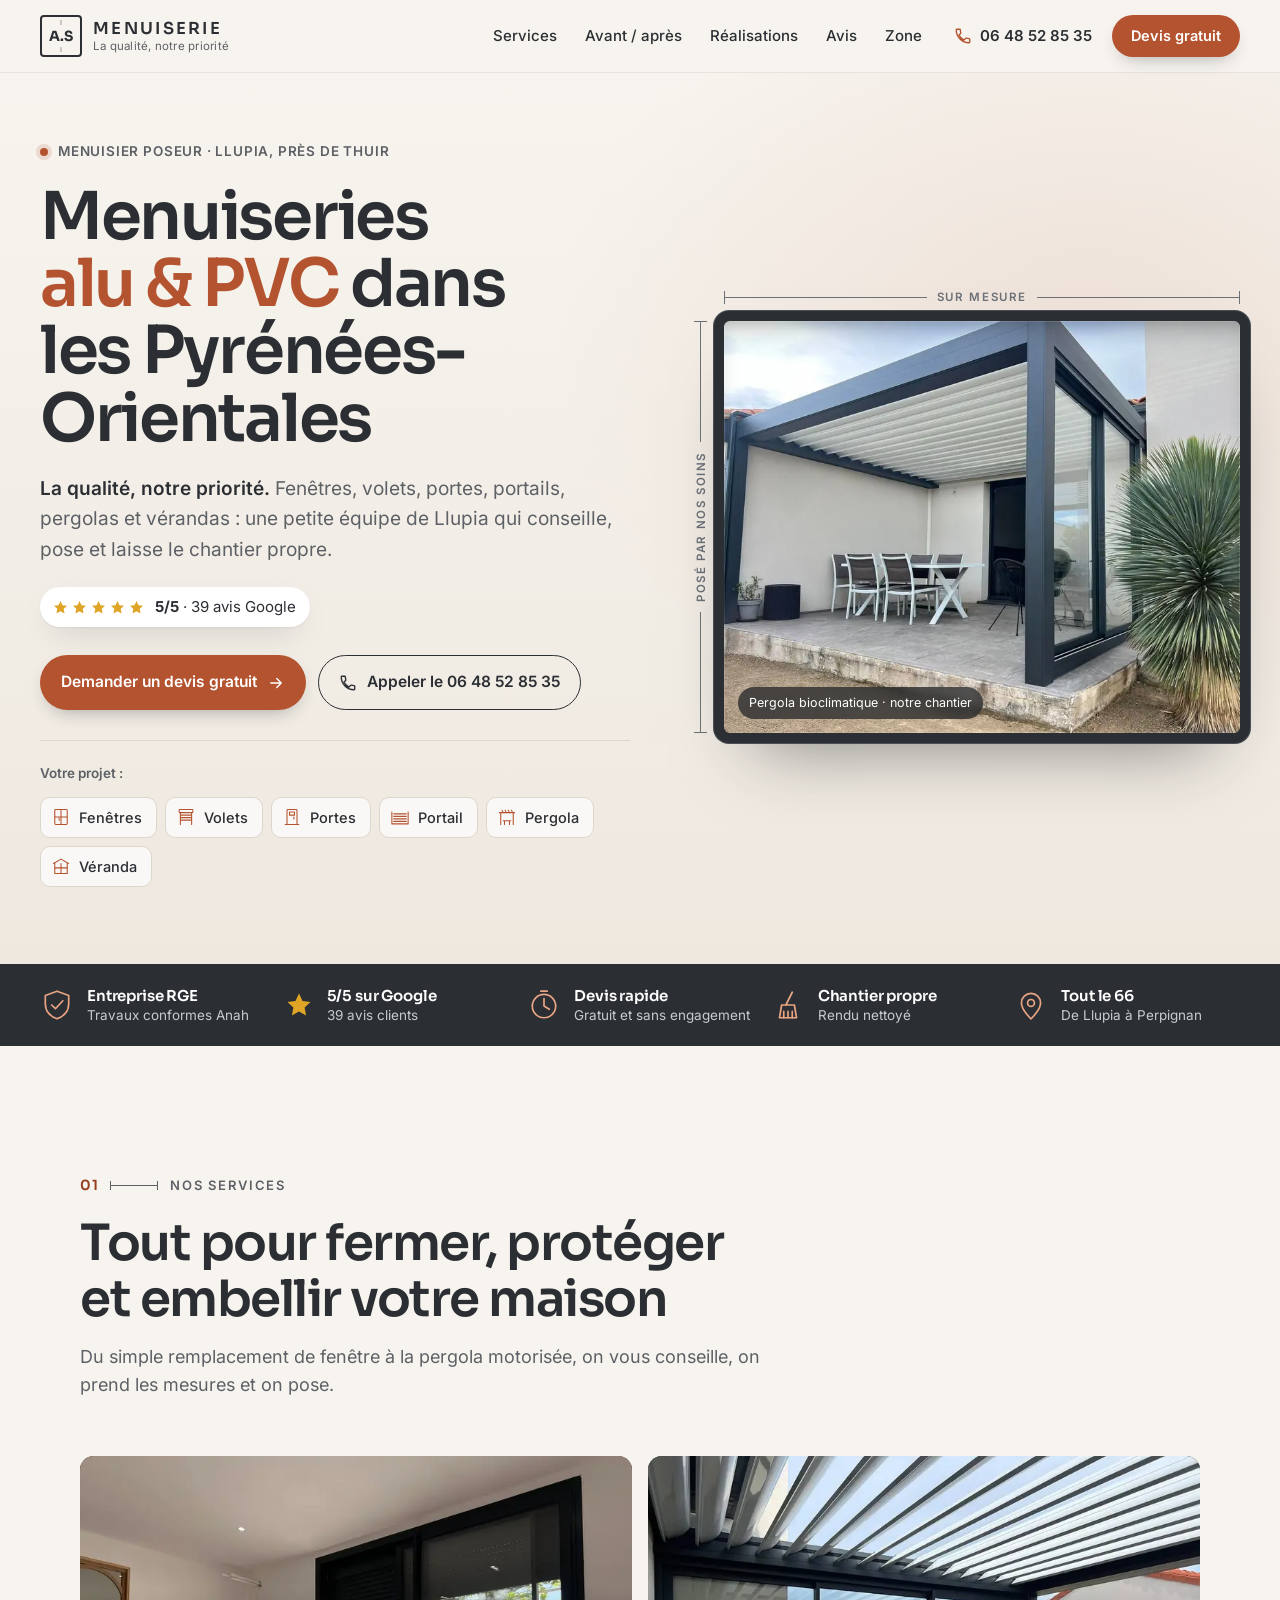
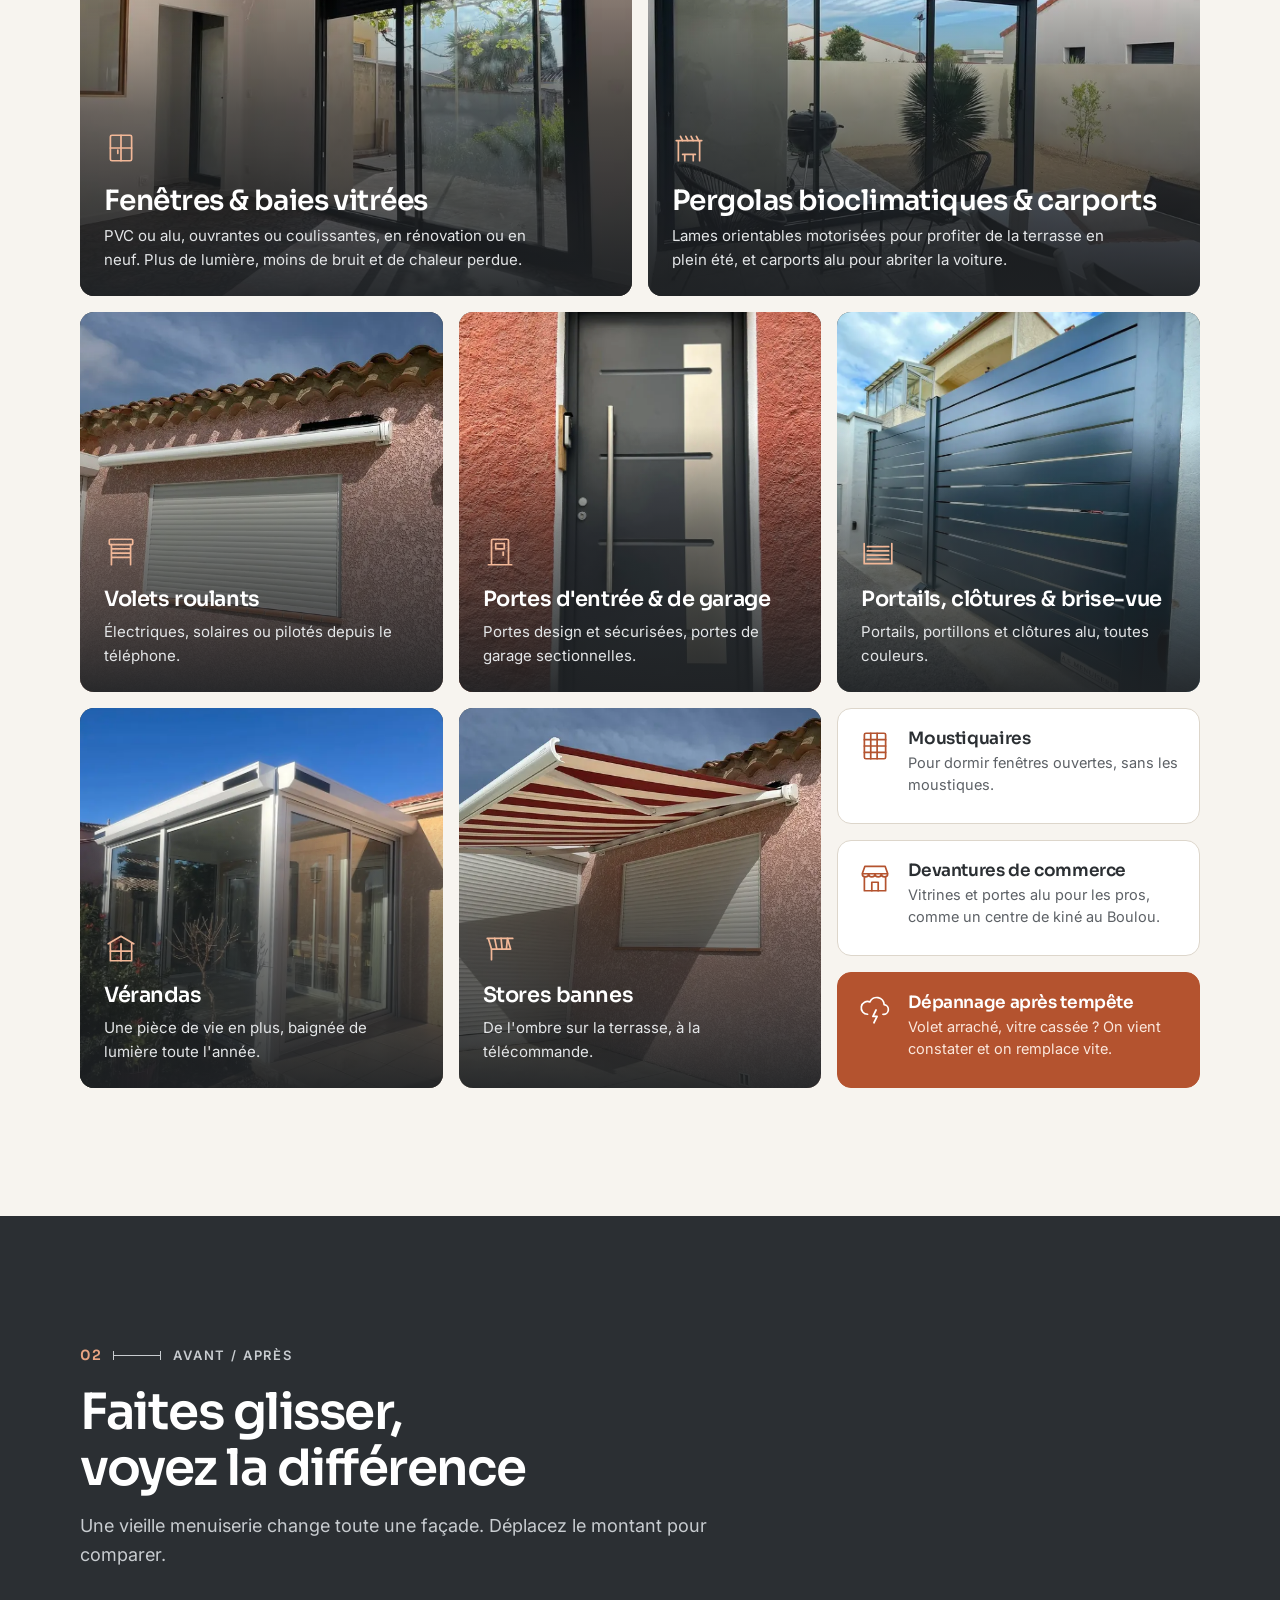
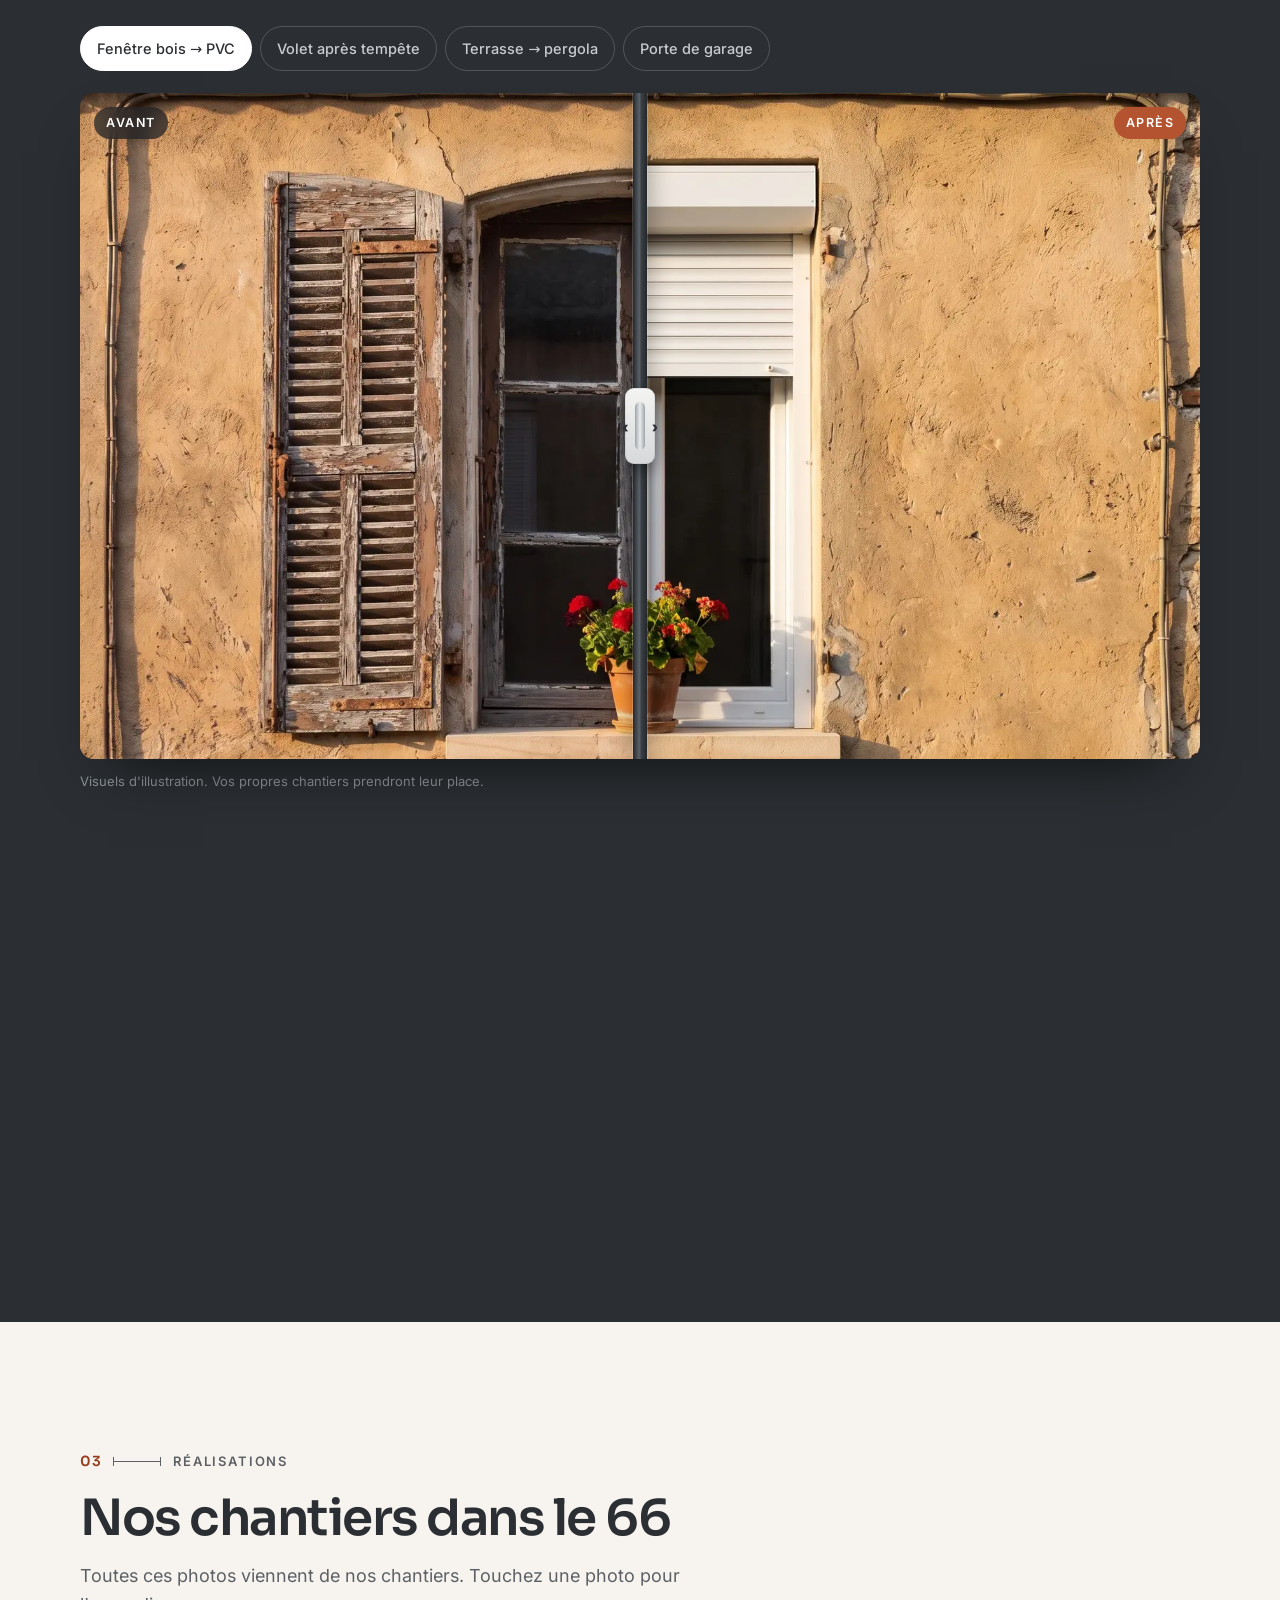
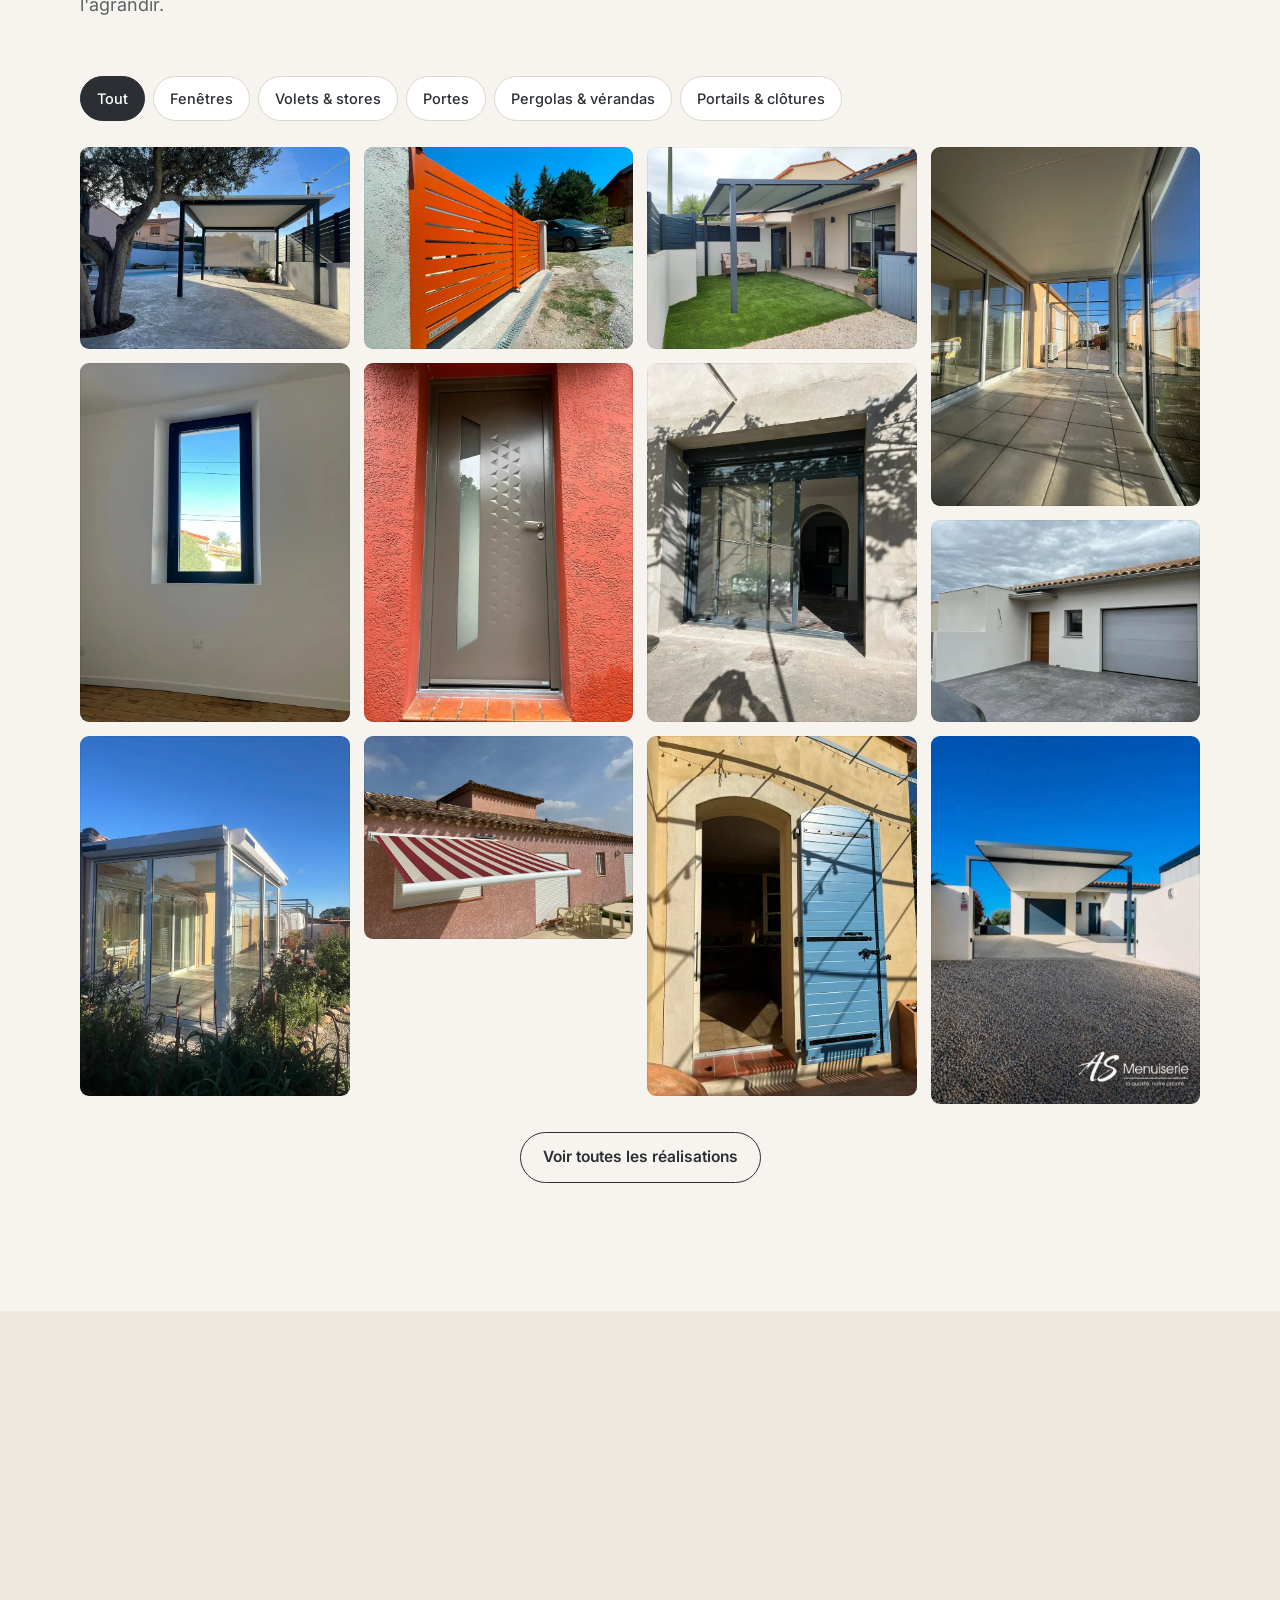
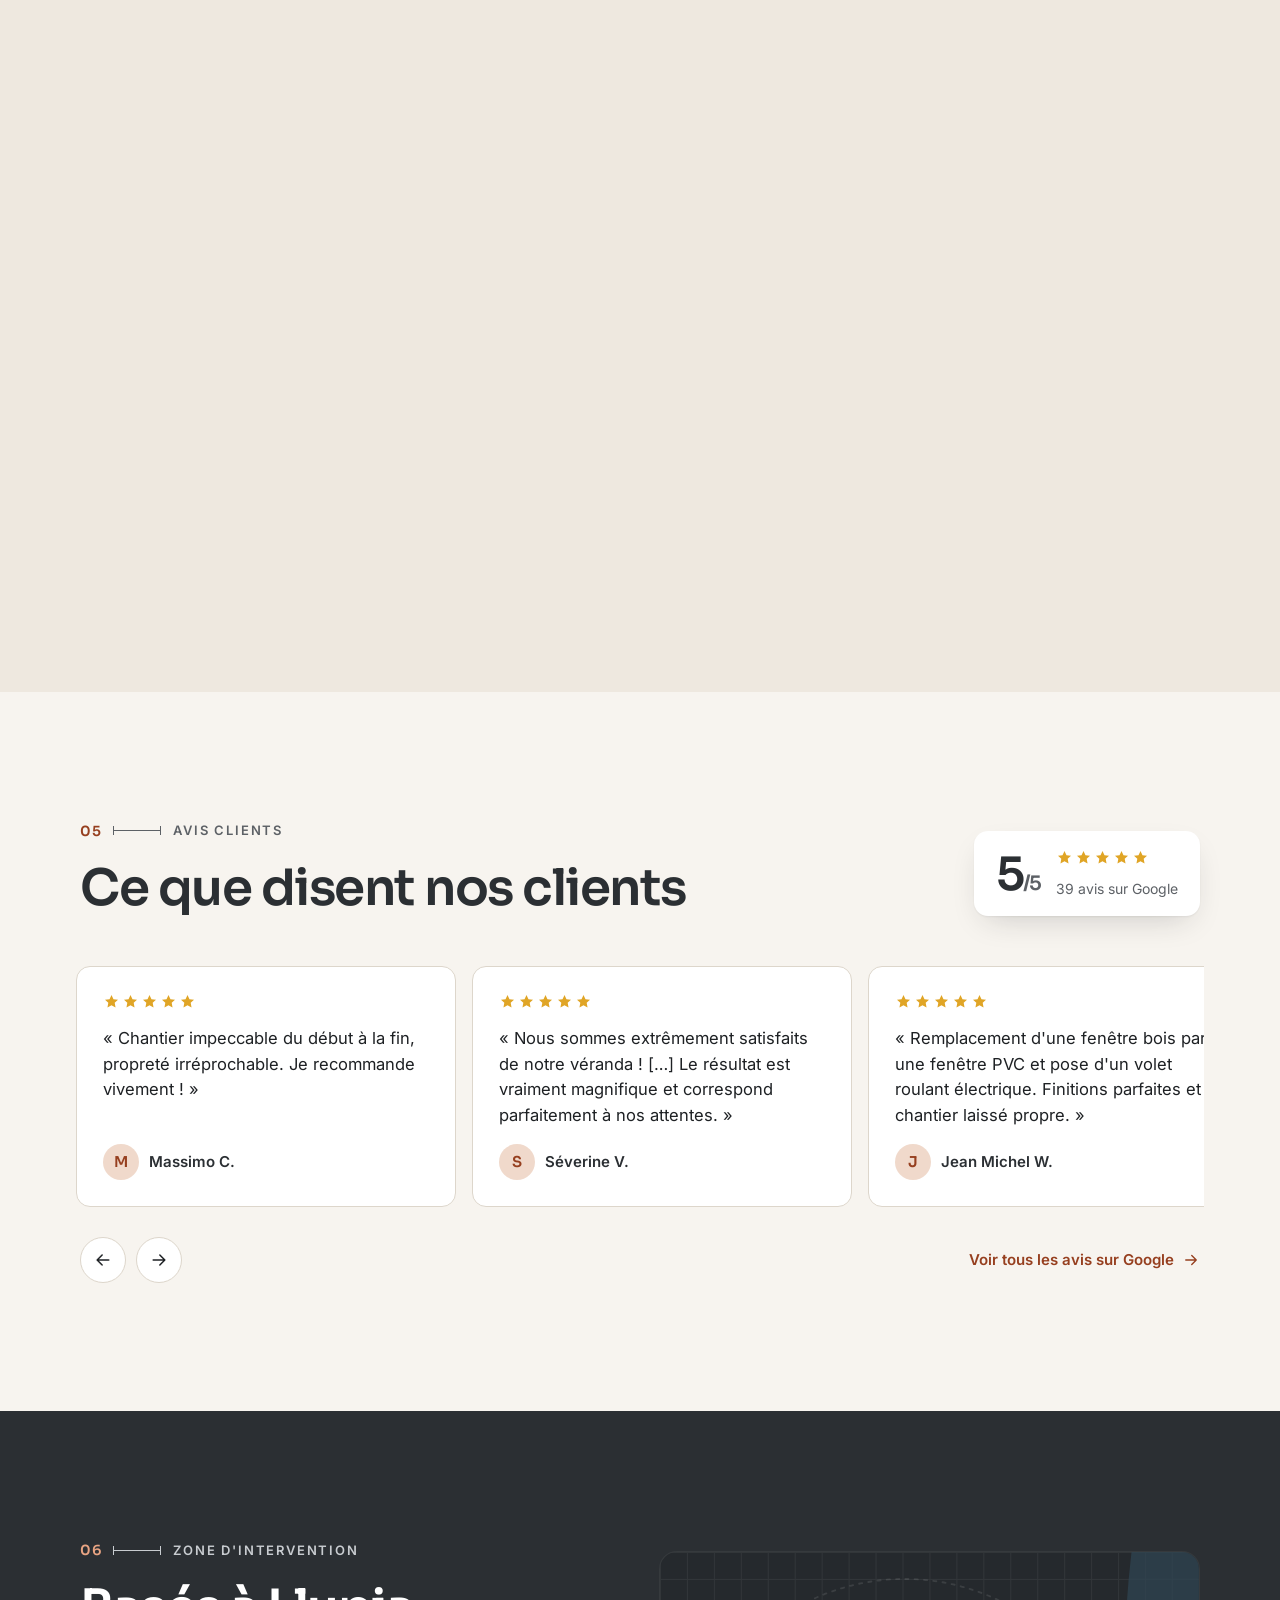
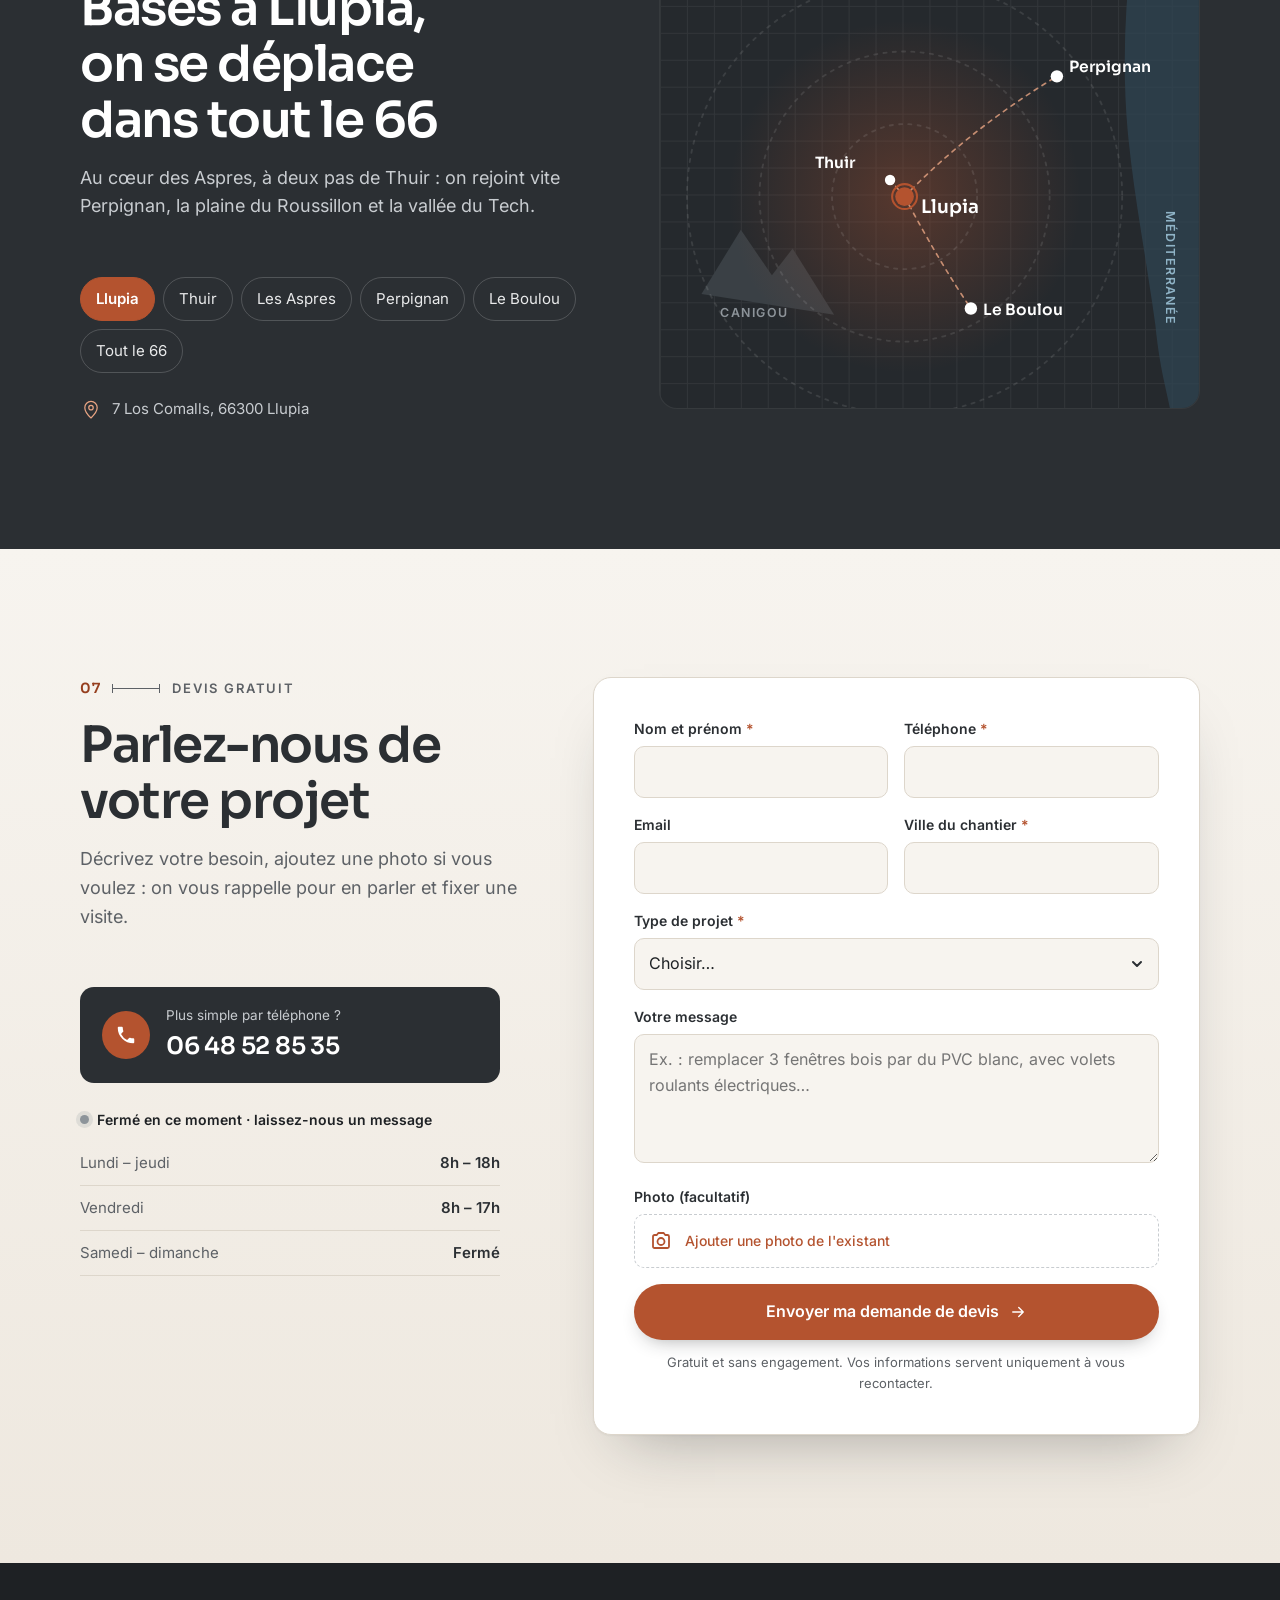
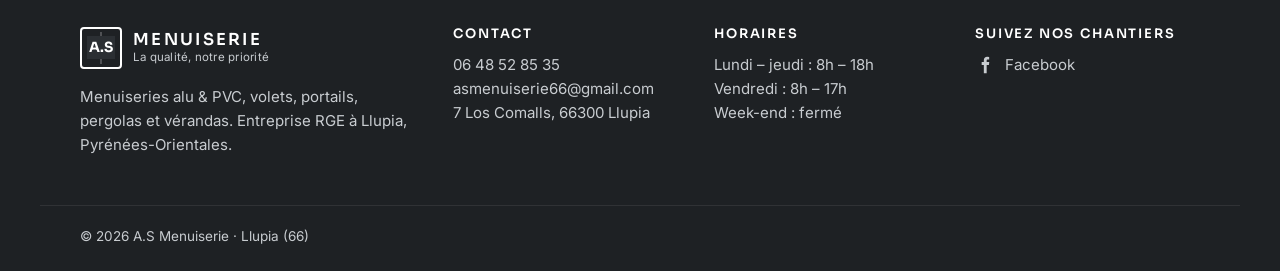
==== index.html @ 7a86dc45 "Ajout démo A.S Menuiserie" ====
<!doctype html>
<html lang="fr">
<head>
<meta charset="utf-8">
<meta name="viewport" content="width=device-width, initial-scale=1, viewport-fit=cover">
<title>A.S Menuiserie | Menuiseries alu &amp; PVC à Llupia, Pyrénées-Orientales</title>
<meta name="description" content="Fenêtres, volets roulants, portes, portails, pergolas bioclimatiques et vérandas en alu et PVC. Entreprise RGE à Llupia, près de Thuir. Devis gratuit dans tout le 66.">
<!-- Maquette de démonstration : retirer noindex à la mise en ligne définitive -->
<meta name="robots" content="noindex, nofollow">
<meta name="theme-color" content="#F7F4EF">
<meta property="og:type" content="website">
<meta property="og:title" content="A.S Menuiserie | La qualité, notre priorité">
<meta property="og:description" content="Menuiseries alu & PVC, volets, portails, pergolas et vérandas à Llupia et dans tout le 66. Devis gratuit.">
<meta property="og:image" content="og-image.jpg">
<meta property="og:locale" content="fr_FR">
<meta name="twitter:card" content="summary_large_image">
<link rel="icon" type="image/svg+xml" href="favicon.svg">
<link rel="apple-touch-icon" href="apple-touch-icon.png">
<link rel="preload" href="assets/fonts/sora-latin-wght-normal.woff2" as="font" type="font/woff2" crossorigin>
<link rel="preload" href="assets/fonts/inter-latin-wght-normal.woff2" as="font" type="font/woff2" crossorigin>
<link rel="preload" as="image" href="assets/img/pergola-terrasse-1600.webp" imagesrcset="assets/img/pergola-terrasse-800.webp 800w, assets/img/pergola-terrasse-1600.webp 1600w" imagesizes="(min-width: 960px) 52vw, 100vw">
<script>document.documentElement.style.setProperty("--vh",innerHeight/100+"px")</script>
<link rel="stylesheet" href="assets/css/style.css">
<script>
  document.documentElement.classList.add('js');
  if (!matchMedia('(prefers-reduced-motion: reduce)').matches) document.documentElement.classList.add('motion');
  setTimeout(function () { if (!window.ASM_READY) document.documentElement.classList.remove('motion'); }, 4000);
</script>
<script type="application/ld+json">
{
  "@context": "https://schema.org",
  "@type": "HomeAndConstructionBusiness",
  "name": "A.S Menuiserie",
  "slogan": "La qualité, notre priorité",
  "description": "Menuiseries alu et PVC : fenêtres, baies vitrées, volets roulants, portes d'entrée et de garage, portails, clôtures, pergolas bioclimatiques, vérandas et carports.",
  "image": "assets/img/pergola-terrasse-1600.webp",
  "telephone": "+33648528535",
  "email": "asmenuiserie66@gmail.com",
  "address": { "@type": "PostalAddress", "streetAddress": "7 Los Comalls", "postalCode": "66300", "addressLocality": "Llupia", "addressRegion": "Pyrénées-Orientales", "addressCountry": "FR" },
  "areaServed": ["Llupia", "Thuir", "Les Aspres", "Perpignan", "Le Boulou", "Pyrénées-Orientales"],
  "openingHoursSpecification": [
    { "@type": "OpeningHoursSpecification", "dayOfWeek": ["Monday","Tuesday","Wednesday","Thursday"], "opens": "08:00", "closes": "18:00" },
    { "@type": "OpeningHoursSpecification", "dayOfWeek": "Friday", "opens": "08:00", "closes": "17:00" }
  ],
  "aggregateRating": { "@type": "AggregateRating", "ratingValue": "5", "bestRating": "5", "reviewCount": "39" },
  "sameAs": ["https://www.facebook.com/p/AS-Menuiserie-100057148042233/"]
}
</script>
</head>
<body>
<a class="skip" href="#contenu">Aller au contenu</a>

<svg width="0" height="0" style="position:absolute" aria-hidden="true">
  <defs>
    <symbol id="i-fenetre" viewBox="0 0 32 32"><rect x="6" y="4" width="20" height="24" rx="1.5"/><path d="M16 4v24M6 16h20M13 18v3"/></symbol>
    <symbol id="i-volet" viewBox="0 0 32 32"><rect x="5" y="4" width="22" height="5" rx="1"/><path d="M7 9v19M25 9v19M7 13h18M7 17h18M7 21h18"/></symbol>
    <symbol id="i-porte" viewBox="0 0 32 32"><path d="M8 28V5.5A1.5 1.5 0 0 1 9.5 4h13A1.5 1.5 0 0 1 24 5.5V28M5 28h22"/><path d="M19 16v3M12 8h8v5h-8z"/></symbol>
    <symbol id="i-portail" viewBox="0 0 32 32"><path d="M3 27V8M29 27V8M3 27h26"/><path d="M6 11h20M6 15h20M6 19h20M6 23h20"/></symbol>
    <symbol id="i-pergola" viewBox="0 0 32 32"><path d="M4 9h24M6 9v19M26 9v19"/><path d="M8 5l2 4M13 5l2 4M18 5l2 4M23 5l2 4"/><path d="M10 22h12M12 22v6M20 22v6"/></symbol>
    <symbol id="i-veranda" viewBox="0 0 32 32"><path d="M4 12l12-7 12 7M6 11v17h20V11"/><path d="M16 12v16M6 19h20"/></symbol>
    <symbol id="i-moustiquaire" viewBox="0 0 32 32"><rect x="6" y="4" width="20" height="24" rx="1.5"/><path d="M6 10h20M6 16h20M6 22h20M12 4v24M18 4v24"/></symbol>
    <symbol id="i-devanture" viewBox="0 0 32 32"><path d="M4 12l2.5-7h19L28 12M4 12h24M4 12a3 3 0 0 0 6 0 3 3 0 0 0 6 0 3 3 0 0 0 6 0 3 3 0 0 0 6 0M6 15v13h20V15"/><path d="M13 28v-8h6v8"/></symbol>
    <symbol id="i-tempete" viewBox="0 0 32 32"><path d="M9 20a6 6 0 1 1 2.2-11.6A7 7 0 0 1 24.6 11 4.5 4.5 0 0 1 23.5 20"/><path d="M17 16l-3 6h4l-3 6"/></symbol>
    <symbol id="i-store" viewBox="0 0 32 32"><path d="M4 7h24M5 7l3 10h18l-3-10"/><path d="M11 7l2 10M17 7l1 10M23 7l-1 10M8 17v10"/></symbol>
    <symbol id="i-tel" viewBox="0 0 24 24"><path d="M6.6 10.8a15.1 15.1 0 0 0 6.6 6.6l2.2-2.2a1 1 0 0 1 1-.25 11.4 11.4 0 0 0 3.6.57 1 1 0 0 1 1 1V20a1 1 0 0 1-1 1A17 17 0 0 1 3 4a1 1 0 0 1 1-1h3.5a1 1 0 0 1 1 1c0 1.25.2 2.45.57 3.57a1 1 0 0 1-.25 1z"/></symbol>
    <symbol id="i-star" viewBox="0 0 24 24"><path d="M12 2.8l2.8 5.9 6.4.8-4.7 4.4 1.2 6.4L12 17.2l-5.7 3.1 1.2-6.4-4.7-4.4 6.4-.8z"/></symbol>
    <symbol id="i-check" viewBox="0 0 24 24"><path d="M4.5 12.5l5 5 10-11"/></symbol>
    <symbol id="i-rge" viewBox="0 0 32 32"><path d="M16 3l11 4v8c0 7-4.6 11.6-11 14-6.4-2.4-11-7-11-14V7z"/><path d="M11 16l3.5 3.5L21.5 12"/></symbol>
    <symbol id="i-rapide" viewBox="0 0 32 32"><circle cx="16" cy="17" r="11"/><path d="M16 10v7l5 3M13 3h6"/></symbol>
    <symbol id="i-propre" viewBox="0 0 32 32"><path d="M20 4l-6 12M10 16h12l2 12H8z"/><path d="M12 22v6M16 22v6M20 22v6"/></symbol>
    <symbol id="i-pin" viewBox="0 0 32 32"><path d="M16 29s9-8.4 9-15A9 9 0 0 0 7 14c0 6.6 9 15 9 15z"/><circle cx="16" cy="14" r="3.2"/></symbol>
    <symbol id="i-equipe" viewBox="0 0 32 32"><circle cx="11" cy="11" r="4"/><circle cx="22" cy="12" r="3.2"/><path d="M3.5 26c.8-5 4-7.5 7.5-7.5s6.7 2.5 7.5 7.5M18.5 19.5c1-.7 2.2-1 3.5-1 3 0 5.6 2.2 6.3 6.5"/></symbol>
    <symbol id="i-conseil" viewBox="0 0 32 32"><path d="M5 7.5A2.5 2.5 0 0 1 7.5 5h17A2.5 2.5 0 0 1 27 7.5v11a2.5 2.5 0 0 1-2.5 2.5H14l-6 5v-5h-.5A2.5 2.5 0 0 1 5 18.5z"/><path d="M11 11h10M11 15h6"/></symbol>
    <symbol id="i-fleche" viewBox="0 0 24 24"><path d="M5 12h14M13 6l6 6-6 6"/></symbol>
    <symbol id="i-photo" viewBox="0 0 24 24"><path d="M4 7.5A1.5 1.5 0 0 1 5.5 6h2.3l1.5-2h5.4l1.5 2h2.3A1.5 1.5 0 0 1 20 7.5v10a1.5 1.5 0 0 1-1.5 1.5h-13A1.5 1.5 0 0 1 4 17.5z"/><circle cx="12" cy="12.5" r="3.5"/></symbol>
    <symbol id="i-fb" viewBox="0 0 24 24"><path d="M14 8.5V6.8c0-.8.2-1.3 1.4-1.3H17V2.3A21 21 0 0 0 14.6 2C12.2 2 10.6 3.5 10.6 6.2v2.3H8V12h2.6v10H14V12h2.7l.4-3.5z"/></symbol>
  </defs>
</svg>

<header class="header" id="haut">
  <div class="header__in">
    <a class="logo" href="#haut" aria-label="A.S Menuiserie, retour en haut">
      <span class="logo__mark" aria-hidden="true"><span>A.S</span></span>
      <span class="logo__txt" translate="no"><strong>Menuiserie</strong><em>La qualité, notre priorité</em></span>
    </a>
    <nav class="nav" id="menu" aria-label="Navigation principale">
      <a href="#services">Services</a>
      <a href="#avant-apres">Avant / après</a>
      <a href="#realisations">Réalisations</a>
      <a href="#avis">Avis</a>
      <a href="#zone">Zone</a>
      <a class="nav__devis" href="#devis">Devis gratuit</a>
    </nav>
    <a class="header__tel" href="tel:+33648528535" aria-label="Appeler le 06 48 52 85 35"><svg class="ic" aria-hidden="true"><use href="#i-tel"/></svg><span>06 48 52 85 35</span></a>
    <a class="btn btn--terra btn--sm header__cta" href="#devis">Devis gratuit</a>
    <button class="burger" type="button" aria-expanded="false" aria-controls="menu" aria-label="Ouvrir le menu"><span></span><span></span></button>
  </div>
</header>

<main id="contenu">

<!-- HERO -->
<section class="hero" aria-labelledby="titre">
  <div class="hero__in">
    <div class="hero__text">
      <p class="eyebrow"><span class="dot" aria-hidden="true"></span>Menuisier poseur · Llupia, près de Thuir</p>
      <h1 id="titre" class="hero__title">Menuiseries <span class="t-terra">alu&nbsp;&amp;&nbsp;PVC</span> dans les Pyrénées-Orientales</h1>
      <p class="hero__lead"><strong>La qualité, notre priorité.</strong> Fenêtres, volets, portes, portails, pergolas et vérandas&nbsp;: une petite équipe de Llupia qui conseille, pose et laisse le chantier propre.</p>
      <a class="rating" href="https://www.google.com/maps/search/?api=1&amp;query=A.S+Menuiserie+7+Los+Comalls+66300+Llupia" target="_blank" rel="noopener">
        <span class="rating__stars" aria-hidden="true"><svg><use href="#i-star"/></svg><svg><use href="#i-star"/></svg><svg><use href="#i-star"/></svg><svg><use href="#i-star"/></svg><svg><use href="#i-star"/></svg></span>
        <span><strong>5/5</strong> · 39 avis Google</span>
      </a>
      <div class="hero__cta">
        <a class="btn btn--terra btn--lg" href="#devis">Demander un devis gratuit <svg class="ic" aria-hidden="true"><use href="#i-fleche"/></svg></a>
        <a class="btn btn--line btn--lg" href="tel:+33648528535"><svg class="ic" aria-hidden="true"><use href="#i-tel"/></svg>Appeler le 06 48 52 85 35</a>
      </div>
      <div class="quick" role="group" aria-label="Choisir votre projet pour le devis">
        <p class="quick__label">Votre projet&nbsp;:</p>
        <div class="quick__list">
          <a href="#devis" data-projet="Fenêtres / baie vitrée"><svg aria-hidden="true"><use href="#i-fenetre"/></svg>Fenêtres</a>
          <a href="#devis" data-projet="Volets roulants"><svg aria-hidden="true"><use href="#i-volet"/></svg>Volets</a>
          <a href="#devis" data-projet="Porte d'entrée"><svg aria-hidden="true"><use href="#i-porte"/></svg>Portes</a>
          <a href="#devis" data-projet="Portail / clôture"><svg aria-hidden="true"><use href="#i-portail"/></svg>Portail</a>
          <a href="#devis" data-projet="Pergola"><svg aria-hidden="true"><use href="#i-pergola"/></svg>Pergola</a>
          <a href="#devis" data-projet="Véranda"><svg aria-hidden="true"><use href="#i-veranda"/></svg>Véranda</a>
        </div>
      </div>
    </div>

    <div class="hero__visual">
      <div class="cote cote--top" aria-hidden="true"><i></i><span>Sur mesure</span><i></i></div>
      <div class="cote cote--side" aria-hidden="true"><i></i><span>Posé par nos soins</span><i></i></div>
      <figure class="frame">
        <img src="assets/img/pergola-terrasse-1600.webp" srcset="assets/img/pergola-terrasse-800.webp 800w, assets/img/pergola-terrasse-1600.webp 1600w" sizes="(min-width: 960px) 52vw, 100vw" width="1600" height="1200" alt="Pergola bioclimatique alu anthracite à lames orientables posée sur une terrasse, avec fermeture vitrée coulissante" fetchpriority="high">
        <span class="pane pane--l" aria-hidden="true"></span>
        <span class="pane pane--r" aria-hidden="true"></span>
        <figcaption class="frame__cap">Pergola bioclimatique · notre chantier</figcaption>
      </figure>
    </div>
  </div>
</section>

<!-- CONFIANCE -->
<section class="trust" aria-label="Nos engagements">
  <ul class="trust__list">
    <li><svg aria-hidden="true"><use href="#i-rge"/></svg><span><strong>Entreprise RGE</strong>Travaux conformes Anah</span></li>
    <li><svg aria-hidden="true"><use href="#i-star"/></svg><span><strong>5/5 sur Google</strong>39 avis clients</span></li>
    <li><svg aria-hidden="true"><use href="#i-rapide"/></svg><span><strong>Devis rapide</strong>Gratuit et sans engagement</span></li>
    <li><svg aria-hidden="true"><use href="#i-propre"/></svg><span><strong>Chantier propre</strong>Rendu nettoyé</span></li>
    <li><svg aria-hidden="true"><use href="#i-pin"/></svg><span><strong>Tout le 66</strong>De Llupia à Perpignan</span></li>
  </ul>
</section>

<!-- SERVICES -->
<section class="section" id="services" aria-labelledby="t-services">
  <div class="wrap">
    <div class="sec-head reveal">
      <p class="sec-num"><span>01</span><i aria-hidden="true"></i>Nos services</p>
      <h2 id="t-services">Tout pour fermer, protéger et embellir votre maison</h2>
      <p class="sec-lead">Du simple remplacement de fenêtre à la pergola motorisée, on vous conseille, on prend les mesures et on pose.</p>
    </div>

    <div class="services">
      <article class="svc svc--xl reveal">
        <img src="assets/img/baie-coulissante-800.webp" srcset="assets/img/baie-coulissante-800.webp 800w, assets/img/baie-coulissante-1600.webp 1600w" sizes="(min-width: 960px) 40vw, 100vw" width="800" height="600" alt="Baie vitrée coulissante alu anthracite avec volet roulant intégré" loading="lazy">
        <div class="svc__body">
          <svg class="svc__ic" aria-hidden="true"><use href="#i-fenetre"/></svg>
          <h3>Fenêtres &amp; baies vitrées</h3>
          <p>PVC ou alu, ouvrantes ou coulissantes, en rénovation ou en neuf. Plus de lumière, moins de bruit et de chaleur perdue.</p>
        </div>
      </article>
      <article class="svc svc--xl reveal">
        <img src="assets/img/pergola-lames-800.webp" srcset="assets/img/pergola-lames-800.webp 800w, assets/img/pergola-lames-1600.webp 1600w" sizes="(min-width: 960px) 40vw, 100vw" width="800" height="600" alt="Pergola bioclimatique alu à lames orientables avec fermetures vitrées" loading="lazy">
        <div class="svc__body">
          <svg class="svc__ic" aria-hidden="true"><use href="#i-pergola"/></svg>
          <h3>Pergolas bioclimatiques &amp; carports</h3>
          <p>Lames orientables motorisées pour profiter de la terrasse en plein été, et carports alu pour abriter la voiture.</p>
        </div>
      </article>
      <article class="svc reveal">
        <img src="assets/img/volet-roulant-800.webp" width="800" height="600" alt="Volet roulant blanc posé sur une façade crépie rose" loading="lazy">
        <div class="svc__body">
          <svg class="svc__ic" aria-hidden="true"><use href="#i-volet"/></svg>
          <h3>Volets roulants</h3>
          <p>Électriques, solaires ou pilotés depuis le téléphone.</p>
        </div>
      </article>
      <article class="svc reveal">
        <img src="assets/img/porte-anthracite-800.webp" width="800" height="1067" alt="Porte d'entrée alu anthracite avec barre de tirage inox" loading="lazy">
        <div class="svc__body">
          <svg class="svc__ic" aria-hidden="true"><use href="#i-porte"/></svg>
          <h3>Portes d'entrée &amp; de garage</h3>
          <p>Portes design et sécurisées, portes de garage sectionnelles.</p>
        </div>
      </article>
      <article class="svc reveal">
        <img src="assets/img/portail-coulissant-800.webp" width="800" height="1067" alt="Portail coulissant alu anthracite à lames horizontales" loading="lazy">
        <div class="svc__body">
          <svg class="svc__ic" aria-hidden="true"><use href="#i-portail"/></svg>
          <h3>Portails, clôtures &amp; brise-vue</h3>
          <p>Portails, portillons et clôtures alu, toutes couleurs.</p>
        </div>
      </article>
      <article class="svc reveal">
        <img src="assets/img/veranda-blanche-800.webp" width="800" height="1067" alt="Véranda alu blanche avec baies coulissantes dans un jardin" loading="lazy">
        <div class="svc__body">
          <svg class="svc__ic" aria-hidden="true"><use href="#i-veranda"/></svg>
          <h3>Vérandas</h3>
          <p>Une pièce de vie en plus, baignée de lumière toute l'année.</p>
        </div>
      </article>
      <article class="svc reveal">
        <img src="assets/img/store-banne-800.webp" width="800" height="600" alt="Store banne rayé rouge et blanc déployé au-dessus d'une fenêtre" loading="lazy">
        <div class="svc__body">
          <svg class="svc__ic" aria-hidden="true"><use href="#i-store"/></svg>
          <h3>Stores bannes</h3>
          <p>De l'ombre sur la terrasse, à la télécommande.</p>
        </div>
      </article>

      <div class="svc-mini">
        <article class="mini reveal">
          <svg aria-hidden="true"><use href="#i-moustiquaire"/></svg>
          <div><h3>Moustiquaires</h3><p>Pour dormir fenêtres ouvertes, sans les moustiques.</p></div>
        </article>
        <article class="mini reveal">
          <svg aria-hidden="true"><use href="#i-devanture"/></svg>
          <div><h3>Devantures de commerce</h3><p>Vitrines et portes alu pour les pros, comme un centre de kiné au Boulou.</p></div>
        </article>
        <article class="mini mini--terra reveal">
          <svg aria-hidden="true"><use href="#i-tempete"/></svg>
          <div><h3>Dépannage après tempête</h3><p>Volet arraché, vitre cassée&nbsp;? On vient constater et on remplace vite.</p></div>
        </article>
      </div>
    </div>
  </div>
</section>

<!-- AVANT / APRES -->
<section class="section section--dark" id="avant-apres" aria-labelledby="t-ap">
  <div class="wrap">
    <div class="sec-head sec-head--light reveal">
      <p class="sec-num"><span>02</span><i aria-hidden="true"></i>Avant / après</p>
      <h2 id="t-ap">Faites glisser, voyez la différence</h2>
      <p class="sec-lead">Une vieille menuiserie change toute une façade. Déplacez le montant pour comparer.</p>
    </div>

    <div class="ba reveal">
      <div class="ba__tabs" role="tablist" aria-label="Choisir une transformation">
        <button type="button" role="tab" aria-selected="true" data-ba="fenetre">Fenêtre bois → PVC</button>
        <button type="button" role="tab" aria-selected="false" data-ba="volet" tabindex="-1">Volet après tempête</button>
        <button type="button" role="tab" aria-selected="false" data-ba="pergola" tabindex="-1">Terrasse → pergola</button>
        <button type="button" role="tab" aria-selected="false" data-ba="garage" tabindex="-1">Porte de garage</button>
      </div>
      <div class="ba__stage" style="--pos:50%">
        <img class="ba__img ba__after" src="assets/img/ap-fenetre-apres-1600.webp" srcset="assets/img/ap-fenetre-apres-800.webp 800w, assets/img/ap-fenetre-apres-1600.webp 1600w" sizes="(min-width: 1100px) 1040px, 100vw" width="1600" height="1194" alt="Après : fenêtre PVC blanche neuve avec volet roulant intégré" loading="lazy">
        <div class="ba__before">
          <img class="ba__img" src="assets/img/ap-fenetre-avant-1600.webp" srcset="assets/img/ap-fenetre-avant-800.webp 800w, assets/img/ap-fenetre-avant-1600.webp 1600w" sizes="(min-width: 1100px) 1040px, 100vw" width="1600" height="1194" alt="Avant : vieille fenêtre en bois abîmée avec persiennes écaillées" loading="lazy">
        </div>
        <span class="ba__tag ba__tag--l">Avant</span>
        <span class="ba__tag ba__tag--r">Après</span>
        <div class="ba__handle" aria-hidden="true"><span class="ba__grip"></span></div>
        <input class="ba__range" type="range" min="0" max="100" value="50" step="1" aria-label="Comparer avant et après">
      </div>
      <p class="ba__note">Visuels d'illustration. Vos propres chantiers prendront leur place.</p>
    </div>

    <div class="real reveal">
      <div class="real__head">
        <span class="real__badge">Vrai chantier</span>
        <h3>Garde-corps alu &amp; verre sur un balcon</h3>
        <p>L'ancienne rambarde métal noire remplacée par un garde-corps alu blanc et verre dépoli&nbsp;: plus clair, plus moderne, plus d'intimité.</p>
      </div>
      <div class="real__pics">
        <figure><img src="assets/img/garde-corps-avant-800.webp" srcset="assets/img/garde-corps-avant-800.webp 800w, assets/img/garde-corps-avant-1400.webp 1400w" sizes="(min-width: 960px) 34vw, 100vw" width="800" height="339" alt="Avant : balcon avec ancienne rambarde métallique noire" loading="lazy"><figcaption>Avant</figcaption></figure>
        <figure><img src="assets/img/garde-corps-apres-800.webp" srcset="assets/img/garde-corps-apres-800.webp 800w, assets/img/garde-corps-apres-1400.webp 1400w" sizes="(min-width: 960px) 34vw, 100vw" width="800" height="339" alt="Après : balcon avec garde-corps alu blanc et verre dépoli" loading="lazy"><figcaption>Après</figcaption></figure>
      </div>
    </div>
  </div>
</section>

<!-- REALISATIONS -->
<section class="section" id="realisations" aria-labelledby="t-real">
  <div class="wrap">
    <div class="sec-head reveal">
      <p class="sec-num"><span>03</span><i aria-hidden="true"></i>Réalisations</p>
      <h2 id="t-real">Nos chantiers dans le 66</h2>
      <p class="sec-lead">Toutes ces photos viennent de nos chantiers. Touchez une photo pour l'agrandir.</p>
    </div>

    <div class="filters reveal" role="group" aria-label="Filtrer les réalisations">
      <button type="button" aria-pressed="true" data-f="tout">Tout</button>
      <button type="button" aria-pressed="false" data-f="fenetres">Fenêtres</button>
      <button type="button" aria-pressed="false" data-f="volets">Volets &amp; stores</button>
      <button type="button" aria-pressed="false" data-f="portes">Portes</button>
      <button type="button" aria-pressed="false" data-f="pergolas">Pergolas &amp; vérandas</button>
      <button type="button" aria-pressed="false" data-f="clotures">Portails &amp; clôtures</button>
    </div>

    <ul class="gallery" id="galerie">
      <li data-c="pergolas"><button type="button" data-big="assets/img/pergola-olivier-1600.webp"><img src="assets/img/pergola-olivier-800.webp" width="800" height="600" alt="Pergola bioclimatique anthracite autour d'un olivier, au bord d'une piscine" loading="lazy"></button></li>
      <li data-c="fenetres"><button type="button" data-big="assets/img/fenetre-alu-1600.webp"><img src="assets/img/fenetre-alu-800.webp" width="800" height="1067" alt="Fenêtre alu anthracite étroite dans un mur blanc" loading="lazy"></button></li>
      <li data-c="pergolas"><button type="button" data-big="assets/img/veranda-alu-1600.webp"><img src="assets/img/veranda-alu-800.webp" width="800" height="1067" alt="Véranda alu gris clair entourée de rosiers" loading="lazy"></button></li>
      <li data-c="clotures"><button type="button" data-big="assets/img/portail-orange-800.webp"><img src="assets/img/portail-orange-800.webp" width="800" height="600" alt="Portail coulissant alu orange à lames horizontales" loading="lazy"></button></li>
      <li data-c="portes"><button type="button" data-big="assets/img/porte-design-1600.webp"><img src="assets/img/porte-design-800.webp" width="800" height="1067" alt="Porte d'entrée alu gris taupe avec vitrage vertical sur façade rouge" loading="lazy"></button></li>
      <li data-c="volets"><button type="button" data-big="assets/img/store-banne-2-1600.webp"><img src="assets/img/store-banne-2-800.webp" width="800" height="600" alt="Grand store banne rayé déployé sur une maison au toit de tuiles" loading="lazy"></button></li>
      <li data-c="pergolas"><button type="button" data-big="assets/img/pergola-jardin-1600.webp"><img src="assets/img/pergola-jardin-800.webp" width="800" height="600" alt="Pergola alu sur terrasse avec gazon et clôture anthracite" loading="lazy"></button></li>
      <li data-c="fenetres"><button type="button" data-big="assets/img/baie-volet-1600.webp"><img src="assets/img/baie-volet-800.webp" width="800" height="1067" alt="Baie vitrée alu avec volet roulant sur façade ancienne" loading="lazy"></button></li>
      <li data-c="volets"><button type="button" data-big="assets/img/volets-battants-1600.webp"><img src="assets/img/volets-battants-800.webp" width="800" height="1067" alt="Volets battants bleus sur une porte en arc de maison catalane" loading="lazy"></button></li>
      <li data-c="pergolas"><button type="button" data-big="assets/img/veranda-interieur-1600.webp"><img src="assets/img/veranda-interieur-800.webp" width="800" height="1067" alt="Intérieur lumineux d'une véranda alu en longueur" loading="lazy"></button></li>
      <li data-c="portes"><button type="button" data-big="assets/img/garage-porte-1600.webp"><img src="assets/img/garage-porte-800.webp" width="800" height="600" alt="Porte de garage sectionnelle grise et porte d'entrée bois" loading="lazy"></button></li>
      <li data-c="clotures"><button type="button" data-big="assets/img/carport-800.webp"><img src="assets/img/carport-800.webp" width="704" height="960" alt="Carport alu blanc et anthracite devant un garage" loading="lazy"></button></li>
      <li data-c="pergolas"><button type="button" data-big="assets/img/pergola-allee-1600.webp"><img src="assets/img/pergola-allee-800.webp" width="800" height="601" alt="Carport alu toit blanc devant une maison avec porte de garage bleue" loading="lazy"></button></li>
      <li data-c="fenetres"><button type="button" data-big="assets/img/fenetre-sdb-1600.webp"><img src="assets/img/fenetre-sdb-800.webp" width="800" height="1067" alt="Fenêtre alu noire dans une salle de bain" loading="lazy"></button></li>
      <li data-c="volets"><button type="button" data-big="assets/img/store-banne-3-1600.webp"><img src="assets/img/store-banne-3-800.webp" width="800" height="600" alt="Store banne vu de dessous avec un palmier" loading="lazy"></button></li>
      <li data-c="pergolas"><button type="button" data-big="assets/img/veranda-volet-1600.webp"><img src="assets/img/veranda-volet-800.webp" width="800" height="1067" alt="Véranda blanche avec volets roulants intégrés" loading="lazy"></button></li>
      <li data-c="portes"><button type="button" data-big="assets/img/porte-bois-800.webp"><img src="assets/img/porte-bois-800.webp" width="800" height="1734" alt="Porte d'entrée en bois à lames horizontales" loading="lazy"></button></li>
      <li data-c="clotures"><button type="button" data-big="assets/img/portail-orange-2-800.webp"><img src="assets/img/portail-orange-2-800.webp" width="800" height="600" alt="Portail battant alu orange entre deux piliers" loading="lazy"></button></li>
      <li data-c="fenetres"><button type="button" data-big="assets/img/devanture-800.webp"><img src="assets/img/devanture-800.webp" width="720" height="524" alt="Devanture de commerce alu avec porte vitrée" loading="lazy"></button></li>
      <li data-c="pergolas"><button type="button" data-big="assets/img/pergola-gazon-1600.webp"><img src="assets/img/pergola-gazon-800.webp" width="800" height="1067" alt="Pergola bioclimatique blanche au-dessus d'un coin salon" loading="lazy"></button></li>
      <li data-c="clotures"><button type="button" data-big="assets/img/garde-corps-1600.webp"><img src="assets/img/garde-corps-800.webp" width="800" height="600" alt="Garde-corps en verre sur une mezzanine" loading="lazy"></button></li>
      <li data-c="fenetres"><button type="button" data-big="assets/img/fenetre-alu-2-1600.webp"><img src="assets/img/fenetre-alu-2-800.webp" width="800" height="1067" alt="Fenêtre alu anthracite deux vantaux" loading="lazy"></button></li>
      <li data-c="pergolas"><button type="button" data-big="assets/img/veranda-toit-1600.webp"><img src="assets/img/veranda-toit-800.webp" width="800" height="1067" alt="Véranda alu blanche accolée à une maison au toit de tuiles" loading="lazy"></button></li>
      <li data-c="clotures"><button type="button" data-big="assets/img/cloture-blanche-800.webp"><img src="assets/img/cloture-blanche-800.webp" width="600" height="430" alt="Clôture alu blanche le long d'une pelouse" loading="lazy"></button></li>
      <li data-c="volets"><button type="button" data-big="assets/img/store-banne-1600.webp"><img src="assets/img/store-banne-800.webp" width="800" height="600" alt="Store banne et volet roulant sur une façade rose" loading="lazy"></button></li>
      <li data-c="pergolas"><button type="button" data-big="assets/img/pergola-longue-1600.webp"><img src="assets/img/pergola-longue-800.webp" width="800" height="1067" alt="Longue pergola alu anthracite le long d'une maison" loading="lazy"></button></li>
    </ul>
    <div class="more"><button type="button" class="btn btn--line" id="voir-plus" aria-controls="galerie">Voir toutes les réalisations</button></div>
  </div>
</section>

<!-- POURQUOI -->
<section class="section section--sand" id="pourquoi" aria-labelledby="t-why">
  <div class="wrap why">
    <div class="why__text">
      <div class="sec-head reveal">
        <p class="sec-num"><span>04</span><i aria-hidden="true"></i>Pourquoi nous</p>
        <h2 id="t-why">Une petite équipe, proche de vous, qui soigne chaque pose</h2>
      </div>
      <ul class="why__list">
        <li class="reveal"><svg aria-hidden="true"><use href="#i-equipe"/></svg><div><h3>Une équipe locale</h3><p>Anthony, le gérant, Sébastien, son associé, et Alex à la pose. Vous savez toujours à qui vous parlez.</p></div></li>
        <li class="reveal"><svg aria-hidden="true"><use href="#i-conseil"/></svg><div><h3>De vrais conseils</h3><p>On vient chez vous, on prend les mesures et on vous aide à choisir le bon produit.</p></div></li>
        <li class="reveal"><svg aria-hidden="true"><use href="#i-rapide"/></svg><div><h3>Réactifs</h3><p>Devis et pose rapides, comme le disent nos clients. Et quand la tempête frappe, on ne vous laisse pas attendre.</p></div></li>
        <li class="reveal"><svg aria-hidden="true"><use href="#i-propre"/></svg><div><h3>Chantier propre</h3><p>Finitions soignées et chantier rendu nettoyé. C'est le mot qui revient le plus dans nos avis.</p></div></li>
      </ul>
    </div>

    <aside class="storm reveal" aria-labelledby="t-storm">
      <p class="storm__kicker"><svg aria-hidden="true"><use href="#i-tempete"/></svg>Histoire vraie</p>
      <h3 id="t-storm">Volet arraché par la tempête&nbsp;: changé en <span class="t-accent">3&nbsp;jours</span></h3>
      <ol class="timeline">
        <li><span class="timeline__date">17 février</span><p>Le gérant vient constater les dégâts et prend les mesures du volet.</p></li>
        <li><span class="timeline__date">20 février · 9&nbsp;h</span><p>Le volet neuf est posé.</p></li>
      </ol>
      <blockquote class="storm__quote">«&nbsp;Le gérant est venu le 17/02 constater les dégâts, a pris les mesures du volet et le 20/02 à 9 heures le volet est changé&nbsp;!&nbsp;»<cite>Marie D., avis Google</cite></blockquote>
    </aside>
  </div>
</section>

<!-- AVIS -->
<section class="section" id="avis" aria-labelledby="t-avis">
  <div class="wrap">
    <div class="avis-head">
      <div class="sec-head reveal">
        <p class="sec-num"><span>05</span><i aria-hidden="true"></i>Avis clients</p>
        <h2 id="t-avis">Ce que disent nos clients</h2>
      </div>
      <div class="score reveal">
        <p class="score__big"><span class="count" data-to="5">5</span><small>/5</small></p>
        <div>
          <span class="rating__stars" aria-hidden="true"><svg><use href="#i-star"/></svg><svg><use href="#i-star"/></svg><svg><use href="#i-star"/></svg><svg><use href="#i-star"/></svg><svg><use href="#i-star"/></svg></span>
          <p><span class="count" data-to="39">39</span> avis sur Google</p>
        </div>
      </div>
    </div>

    <div class="reviews">
      <ul class="reviews__track" id="avis-liste" tabindex="0" aria-label="Avis Google, faire défiler">
        <li class="review"><span class="rating__stars" aria-label="5 étoiles sur 5"><svg aria-hidden="true"><use href="#i-star"/></svg><svg aria-hidden="true"><use href="#i-star"/></svg><svg aria-hidden="true"><use href="#i-star"/></svg><svg aria-hidden="true"><use href="#i-star"/></svg><svg aria-hidden="true"><use href="#i-star"/></svg></span><blockquote>«&nbsp;Chantier impeccable du début à la fin, propreté irréprochable. Je recommande vivement&nbsp;!&nbsp;»</blockquote><p class="review__who"><span class="avatar" aria-hidden="true">M</span>Massimo C.</p></li>
        <li class="review"><span class="rating__stars" aria-label="5 étoiles sur 5"><svg aria-hidden="true"><use href="#i-star"/></svg><svg aria-hidden="true"><use href="#i-star"/></svg><svg aria-hidden="true"><use href="#i-star"/></svg><svg aria-hidden="true"><use href="#i-star"/></svg><svg aria-hidden="true"><use href="#i-star"/></svg></span><blockquote>«&nbsp;Nous sommes extrêmement satisfaits de notre véranda&nbsp;! […] Le résultat est vraiment magnifique et correspond parfaitement à nos attentes.&nbsp;»</blockquote><p class="review__who"><span class="avatar" aria-hidden="true">S</span>Séverine V.</p></li>
        <li class="review"><span class="rating__stars" aria-label="5 étoiles sur 5"><svg aria-hidden="true"><use href="#i-star"/></svg><svg aria-hidden="true"><use href="#i-star"/></svg><svg aria-hidden="true"><use href="#i-star"/></svg><svg aria-hidden="true"><use href="#i-star"/></svg><svg aria-hidden="true"><use href="#i-star"/></svg></span><blockquote>«&nbsp;Remplacement d'une fenêtre bois par une fenêtre PVC et pose d'un volet roulant électrique. Finitions parfaites et chantier laissé propre.&nbsp;»</blockquote><p class="review__who"><span class="avatar" aria-hidden="true">J</span>Jean Michel W.</p></li>
        <li class="review"><span class="rating__stars" aria-label="5 étoiles sur 5"><svg aria-hidden="true"><use href="#i-star"/></svg><svg aria-hidden="true"><use href="#i-star"/></svg><svg aria-hidden="true"><use href="#i-star"/></svg><svg aria-hidden="true"><use href="#i-star"/></svg><svg aria-hidden="true"><use href="#i-star"/></svg></span><blockquote>«&nbsp;La qualité des menuiseries est vraiment magnifique&nbsp;!! Très réactifs et professionnels.&nbsp;»</blockquote><p class="review__who"><span class="avatar" aria-hidden="true">C</span>Claire J.</p></li>
        <li class="review"><span class="rating__stars" aria-label="5 étoiles sur 5"><svg aria-hidden="true"><use href="#i-star"/></svg><svg aria-hidden="true"><use href="#i-star"/></svg><svg aria-hidden="true"><use href="#i-star"/></svg><svg aria-hidden="true"><use href="#i-star"/></svg><svg aria-hidden="true"><use href="#i-star"/></svg></span><blockquote>«&nbsp;Les délais pour le devis et la pose ont été très rapides. Le chantier a été rendu parfaitement propre.&nbsp;»</blockquote><p class="review__who"><span class="avatar" aria-hidden="true">C</span>Christine H.</p></li>
        <li class="review"><span class="rating__stars" aria-label="5 étoiles sur 5"><svg aria-hidden="true"><use href="#i-star"/></svg><svg aria-hidden="true"><use href="#i-star"/></svg><svg aria-hidden="true"><use href="#i-star"/></svg><svg aria-hidden="true"><use href="#i-star"/></svg><svg aria-hidden="true"><use href="#i-star"/></svg></span><blockquote>«&nbsp;Le gérant est venu le 17/02 constater les dégâts, a pris les mesures du volet et le 20/02 à 9 heures le volet est changé&nbsp;!&nbsp;»</blockquote><p class="review__who"><span class="avatar" aria-hidden="true">M</span>Marie D.</p></li>
      </ul>
      <div class="reviews__nav">
        <button type="button" class="round" data-dir="-1" aria-label="Avis précédents" aria-controls="avis-liste"><svg aria-hidden="true"><use href="#i-fleche"/></svg></button>
        <button type="button" class="round" data-dir="1" aria-label="Avis suivants" aria-controls="avis-liste"><svg aria-hidden="true"><use href="#i-fleche"/></svg></button>
        <a class="link" href="https://www.google.com/maps/search/?api=1&amp;query=A.S+Menuiserie+7+Los+Comalls+66300+Llupia" target="_blank" rel="noopener">Voir tous les avis sur Google <svg class="ic" aria-hidden="true"><use href="#i-fleche"/></svg></a>
      </div>
    </div>
  </div>
</section>

<!-- ZONE -->
<section class="section section--dark" id="zone" aria-labelledby="t-zone">
  <div class="wrap zone">
    <div class="zone__text">
      <div class="sec-head sec-head--light reveal">
        <p class="sec-num"><span>06</span><i aria-hidden="true"></i>Zone d'intervention</p>
        <h2 id="t-zone">Basés à Llupia, on se déplace dans tout le 66</h2>
        <p class="sec-lead">Au cœur des Aspres, à deux pas de Thuir&nbsp;: on rejoint vite Perpignan, la plaine du Roussillon et la vallée du Tech.</p>
      </div>
      <ul class="towns reveal">
        <li class="is-home">Llupia</li><li>Thuir</li><li>Les Aspres</li><li>Perpignan</li><li>Le Boulou</li><li>Tout le 66</li>
      </ul>
      <p class="zone__addr reveal"><svg aria-hidden="true"><use href="#i-pin"/></svg>7 Los Comalls, 66300 Llupia</p>
    </div>
    <div class="map reveal" aria-hidden="true">
      <svg viewBox="0 0 520 440" class="map__svg">
        <defs>
          <radialGradient id="glow" cx="50%" cy="50%" r="50%"><stop offset="0" stop-color="#B4532F" stop-opacity=".35"/><stop offset="1" stop-color="#B4532F" stop-opacity="0"/></radialGradient>
          <pattern id="grid" width="26" height="26" patternUnits="userSpaceOnUse"><path d="M26 0H0V26" fill="none" stroke="#ffffff" stroke-opacity=".06"/></pattern>
        </defs>
        <rect width="520" height="440" fill="url(#grid)"/>
        <path class="map__sea" d="M455 0 C 448 60 446 120 452 180 C 458 240 470 300 478 360 C 482 400 488 420 492 440 L 520 440 L 520 0 Z"/>
        <text class="map__label map__label--sea" x="488" y="250" transform="rotate(90 488 250)">Méditerranée</text>
        <path class="map__mount" d="M40 330 l38 -62 l30 44 l20 -26 l40 64 z"/>
        <text class="map__label" x="58" y="352">Canigou</text>
        <circle cx="236" cy="236" r="170" fill="url(#glow)"/>
        <circle class="map__ring" cx="236" cy="236" r="70"/>
        <circle class="map__ring" cx="236" cy="236" r="140"/>
        <circle class="map__ring" cx="236" cy="236" r="210"/>
        <path class="map__route" d="M236 236 Q 300 170 383 120"/>
        <path class="map__route" d="M236 236 Q 270 300 300 344"/>
        <path class="map__route" d="M236 236 L 222 220"/>
        <g class="map__pt"><circle cx="383" cy="120" r="6"/><text x="395" y="116">Perpignan</text></g>
        <g class="map__pt"><circle cx="222" cy="220" r="5"/><text x="150" y="208">Thuir</text></g>
        <g class="map__pt"><circle cx="300" cy="344" r="6"/><text x="312" y="350">Le Boulou</text></g>
        <g class="map__home"><circle class="map__pulse" cx="236" cy="236" r="12"/><circle cx="236" cy="236" r="9"/><text x="252" y="252">Llupia</text></g>
      </svg>
    </div>
  </div>
</section>

<!-- DEVIS -->
<section class="section devis" id="devis" aria-labelledby="t-devis">
  <div class="wrap devis__in">
    <div class="devis__side">
      <div class="sec-head reveal">
        <p class="sec-num"><span>07</span><i aria-hidden="true"></i>Devis gratuit</p>
        <h2 id="t-devis">Parlez-nous de votre projet</h2>
        <p class="sec-lead">Décrivez votre besoin, ajoutez une photo si vous voulez&nbsp;: on vous rappelle pour en parler et fixer une visite.</p>
      </div>
      <a class="call-card reveal" href="tel:+33648528535">
        <span class="call-card__ic"><svg aria-hidden="true"><use href="#i-tel"/></svg></span>
        <span><small>Plus simple par téléphone&nbsp;?</small><strong>06 48 52 85 35</strong></span>
      </a>
      <div class="hours reveal">
        <p class="hours__now" id="ouvert" hidden></p>
        <dl>
          <div><dt>Lundi – jeudi</dt><dd>8h – 18h</dd></div>
          <div><dt>Vendredi</dt><dd>8h – 17h</dd></div>
          <div><dt>Samedi – dimanche</dt><dd>Fermé</dd></div>
        </dl>
      </div>
    </div>

    <div class="form-card reveal">
      <form id="form-devis" novalidate>
        <div class="field-row">
          <div class="field"><label for="f-nom">Nom et prénom <span aria-hidden="true">*</span></label><input id="f-nom" name="nom" type="text" autocomplete="name" required></div>
          <div class="field"><label for="f-tel">Téléphone <span aria-hidden="true">*</span></label><input id="f-tel" name="telephone" type="tel" autocomplete="tel" inputmode="tel" required pattern="[0-9 +.\(\)\-]{10,}"></div>
        </div>
        <div class="field-row">
          <div class="field"><label for="f-mail">Email</label><input id="f-mail" name="email" type="email" autocomplete="email" spellcheck="false"></div>
          <div class="field"><label for="f-ville">Ville du chantier <span aria-hidden="true">*</span></label><input id="f-ville" name="ville" type="text" autocomplete="address-level2" required></div>
        </div>
        <div class="field">
          <label for="f-projet">Type de projet <span aria-hidden="true">*</span></label>
          <select id="f-projet" name="projet" required>
            <option value="">Choisir…</option>
            <option>Fenêtres / baie vitrée</option>
            <option>Volets roulants</option>
            <option>Porte d'entrée</option>
            <option>Porte de garage</option>
            <option>Portail / clôture</option>
            <option>Pergola</option>
            <option>Véranda</option>
            <option>Carport</option>
            <option>Store banne</option>
            <option>Moustiquaires</option>
            <option>Devanture de commerce</option>
            <option>Dépannage après tempête</option>
            <option>Autre</option>
          </select>
        </div>
        <div class="field"><label for="f-msg">Votre message</label><textarea id="f-msg" name="message" rows="4" placeholder="Ex. : remplacer 3 fenêtres bois par du PVC blanc, avec volets roulants électriques…"></textarea></div>
        <div class="field">
          <span class="label">Photo (facultatif)</span>
          <label class="file" for="f-photo"><svg aria-hidden="true"><use href="#i-photo"/></svg><span class="file__txt">Ajouter une photo de l'existant</span></label>
          <input class="sr" id="f-photo" name="photo" type="file" accept="image/*">
        </div>
        <p class="form__err" id="form-err" role="alert" hidden>Merci de remplir les champs obligatoires (*).</p>
        <button class="btn btn--terra btn--lg btn--full" type="submit">Envoyer ma demande de devis <svg class="ic" aria-hidden="true"><use href="#i-fleche"/></svg></button>
        <p class="form__small">Gratuit et sans engagement. Vos informations servent uniquement à vous recontacter.</p>
      </form>
      <div class="form__ok" id="form-ok" hidden tabindex="-1" aria-live="polite">
        <span class="form__okic"><svg aria-hidden="true"><use href="#i-check"/></svg></span>
        <h3>Merci, demande bien reçue&nbsp;!</h3>
        <p>On vous rappelle pour parler de votre projet. Besoin d'aller plus vite&nbsp;? Appelez le <a href="tel:+33648528535">06&nbsp;48&nbsp;52&nbsp;85&nbsp;35</a>.</p>
      </div>
    </div>
  </div>
</section>

</main>

<footer class="footer">
  <div class="wrap footer__in">
    <div class="footer__brand">
      <span class="logo logo--light"><span class="logo__mark" aria-hidden="true"><span>A.S</span></span><span class="logo__txt" translate="no"><strong>Menuiserie</strong><em>La qualité, notre priorité</em></span></span>
      <p>Menuiseries alu &amp; PVC, volets, portails, pergolas et vérandas. Entreprise RGE à Llupia, Pyrénées-Orientales.</p>
    </div>
    <div>
      <h2 class="footer__t">Contact</h2>
      <p><a href="tel:+33648528535">06 48 52 85 35</a><br><a href="mailto:asmenuiserie66@gmail.com">asmenuiserie66@gmail.com</a><br>7 Los Comalls, 66300 Llupia</p>
    </div>
    <div>
      <h2 class="footer__t">Horaires</h2>
      <p>Lundi – jeudi : 8h – 18h<br>Vendredi : 8h – 17h<br>Week-end : fermé</p>
    </div>
    <div>
      <h2 class="footer__t">Suivez nos chantiers</h2>
      <a class="fb" href="https://www.facebook.com/p/AS-Menuiserie-100057148042233/" target="_blank" rel="noopener"><svg aria-hidden="true"><use href="#i-fb"/></svg>Facebook</a>
    </div>
  </div>
  <div class="wrap footer__bottom"><p>© <span id="annee">2026</span> A.S Menuiserie · Llupia (66)</p></div>
</footer>

<div class="mobile-bar" aria-label="Contact rapide">
  <a class="mobile-bar__tel" href="tel:+33648528535"><svg aria-hidden="true"><use href="#i-tel"/></svg>Appeler</a>
  <a class="mobile-bar__devis" href="#devis">Devis gratuit</a>
</div>

<dialog class="lightbox" id="lightbox" aria-label="Photo agrandie">
  <img src="[data-uri]" alt="">
  <button type="button" class="lightbox__close round" aria-label="Fermer"><span aria-hidden="true">×</span></button>
  <button type="button" class="lightbox__prev round" aria-label="Photo précédente"><svg aria-hidden="true"><use href="#i-fleche"/></svg></button>
  <button type="button" class="lightbox__next round" aria-label="Photo suivante"><svg aria-hidden="true"><use href="#i-fleche"/></svg></button>
</dialog>

<script src="assets/js/main.js" defer></script>
</body>
</html>
---- assets/css/style.css ----
@font-face{font-family:"Sora";src:url(../fonts/sora-latin-wght-normal.woff2) format("woff2");font-weight:100 800;font-display:swap}
@font-face{font-family:"Inter";src:url(../fonts/inter-latin-wght-normal.woff2) format("woff2");font-weight:100 900;font-display:swap}

:root{
  --ink:#1E2124;
  --anth:#2B2F33;
  --anth-2:#373C41;
  --alu:#8D949A;
  --alu-l:#C8CCD0;
  --paper:#F7F4EF;
  --sand:#EEE8DF;
  --line:#DDD6CB;
  --white:#fff;
  --terra:#B4532F;
  --terra-d:#963F1F;
  --terra-l:#F0D9CB;
  --muted:#5D6166;
  --r:14px;
  --r-sm:9px;
  --shadow:0 1px 2px rgba(30,33,36,.06),0 12px 32px -12px rgba(30,33,36,.22);
  --ease:cubic-bezier(.22,.61,.24,1);
  --ff-t:"Sora",ui-sans-serif,system-ui,sans-serif;
  --ff:"Inter",ui-sans-serif,system-ui,-apple-system,"Segoe UI",sans-serif;
  --header:72px;
  --gutter:clamp(16px,4vw,40px);
}

*,*::before,*::after{box-sizing:border-box}
html{-webkit-text-size-adjust:100%;scroll-behavior:smooth;scroll-padding-top:calc(var(--header) + 12px)}
@media (prefers-reduced-motion:reduce){html{scroll-behavior:auto}}
body{margin:0;font-family:var(--ff);font-size:16.5px;line-height:1.6;color:var(--ink);background:var(--paper);-webkit-font-smoothing:antialiased;text-rendering:optimizeLegibility;overflow-x:hidden;overflow-x:clip}
img{display:block;max-width:100%;height:auto}
a{color:inherit}
button{font:inherit;color:inherit;cursor:pointer}
h1,h2,h3{font-family:var(--ff-t);line-height:1.12;letter-spacing:-.022em;margin:0;font-weight:600;text-wrap:balance}
p{margin:0}
ul,ol{margin:0;padding:0;list-style:none}
svg{fill:none;stroke:currentColor;stroke-width:1.8;stroke-linecap:round;stroke-linejoin:round}
.ic{width:18px;height:18px;flex:none}
:focus-visible{outline:2.5px solid var(--terra);outline-offset:3px;border-radius:4px}
.sr{position:absolute;width:1px;height:1px;padding:0;margin:-1px;overflow:hidden;clip:rect(0,0,0,0);white-space:nowrap;border:0}
.skip{position:absolute;left:12px;top:-60px;z-index:100;background:var(--anth);color:#fff;padding:10px 16px;border-radius:8px;text-decoration:none}
.skip:focus{top:12px}
.wrap{max-width:1200px;margin:0 auto;padding:0 var(--gutter)}
.t-terra{color:var(--terra)}

/* Boutons */
.btn{display:inline-flex;align-items:center;justify-content:center;gap:10px;min-height:48px;padding:12px 22px;border-radius:999px;font-weight:600;font-size:15.5px;text-decoration:none;border:1.5px solid transparent;transition:transform .25s var(--ease),background-color .25s,border-color .25s,box-shadow .25s,color .25s;-webkit-tap-highlight-color:transparent;white-space:nowrap}
.btn .ic{transition:transform .3s var(--ease)}
.btn--terra{background:var(--terra);color:#fff;box-shadow:0 8px 20px -10px rgba(30,33,36,.45)}
.btn--line{border-color:var(--anth);color:var(--anth);background:transparent}
.btn--sm{min-height:40px;padding:8px 18px;font-size:14.5px}
.btn--lg{min-height:54px;padding:14px 26px;font-size:16px}
.btn--full{width:100%}
@media (hover:hover){
  .btn--terra:hover{background:var(--terra-d);transform:translateY(-2px);box-shadow:0 12px 24px -12px rgba(30,33,36,.5)}
  .btn--line:hover{background:var(--anth);color:#fff;transform:translateY(-2px)}
  .btn:hover .ic{transform:translateX(3px)}
}
.btn:active{transform:translateY(0) scale(.98)}

/* Logo */
.logo{display:flex;align-items:center;gap:11px;text-decoration:none;color:var(--anth)}
.logo__mark{width:42px;height:42px;border:2px solid currentColor;border-radius:4px;display:grid;place-items:center;position:relative;flex:none}
.logo__mark::before{content:"";position:absolute;left:50%;top:3px;bottom:3px;width:2px;background:currentColor;transform:translateX(-50%);opacity:.22}
.logo__mark span{font-family:var(--ff-t);font-weight:700;font-size:14px;letter-spacing:.02em;background:var(--paper);padding:0 2px;position:relative}
.logo__txt{display:flex;flex-direction:column;line-height:1.1}
.logo__txt strong{font-family:var(--ff-t);font-weight:600;font-size:16.5px;letter-spacing:.14em;text-transform:uppercase}
.logo__txt em{font-style:normal;font-size:11.5px;color:var(--muted);letter-spacing:.02em;margin-top:2px}
.logo--light{color:#fff}
.logo--light .logo__mark span{background:var(--anth)}
.logo--light .logo__txt em{color:var(--alu-l)}

/* Header */
.header{position:sticky;top:0;z-index:50;background:rgba(247,244,239,.86);backdrop-filter:saturate(1.4) blur(14px);-webkit-backdrop-filter:saturate(1.4) blur(14px);border-bottom:1px solid rgba(43,47,51,.08)}
.header__in{max-width:1280px;margin:0 auto;padding:0 var(--gutter);height:var(--header);display:flex;align-items:center;gap:20px}
.nav{display:flex;gap:4px;margin-left:auto}
.nav a{text-decoration:none;font-size:15px;font-weight:500;padding:8px 12px;border-radius:8px;color:var(--anth);transition:background-color .2s}
.nav a:hover{background:rgba(43,47,51,.06)}
.nav__devis{display:none}
.header__tel{display:flex;align-items:center;gap:8px;text-decoration:none;font-weight:600;font-size:15px;color:var(--anth)}
.header__tel .ic{color:var(--terra)}
.burger{display:none;width:44px;height:44px;border:0;background:transparent;margin-left:auto;position:relative;border-radius:10px}
.burger span{position:absolute;left:11px;right:11px;height:2px;background:var(--anth);border-radius:2px;transition:transform .3s var(--ease),top .3s var(--ease)}
.burger span:first-child{top:17px}.burger span:last-child{top:25px}
.burger[aria-expanded="true"] span:first-child{top:21px;transform:rotate(45deg)}
.burger[aria-expanded="true"] span:last-child{top:21px;transform:rotate(-45deg)}

@media (max-width:1060px){.header__tel span{display:none}.header__tel{width:44px;height:44px;justify-content:center;border-radius:50%;border:1.5px solid var(--line)}}
@media (max-width:900px){
  .burger{display:block}
  .header__cta{display:none}
  .header__tel{margin-left:auto}
  .burger{margin-left:4px}
  .nav{position:fixed;left:0;right:0;top:var(--header);background:var(--paper);flex-direction:column;padding:12px var(--gutter) 24px;gap:2px;border-bottom:1px solid var(--line);box-shadow:0 24px 40px -24px rgba(0,0,0,.3);transform:translateY(-8px);opacity:0;visibility:hidden;transition:opacity .25s,transform .25s var(--ease),visibility 0s .25s}
  .nav.is-open{opacity:1;transform:none;visibility:visible;transition:opacity .25s,transform .25s var(--ease)}
  .nav a{font-size:18px;padding:13px 6px;border-bottom:1px solid var(--line);border-radius:0}
  .nav a.nav__devis{display:flex;justify-content:center;margin-top:14px;border:0;background:var(--terra);color:#fff;border-radius:999px;font-weight:600}
}
@media (max-width:420px){.logo__txt em{display:none}}

/* Hero */
.hero{position:relative;padding:clamp(28px,5vw,64px) 0 clamp(48px,6vw,84px);overflow:hidden}
.hero::before{content:"";position:absolute;inset:0;background:radial-gradient(60% 70% at 85% 30%,rgba(180,83,47,.10),transparent 70%),linear-gradient(180deg,var(--paper),var(--sand));z-index:-1}
.hero__in{max-width:1280px;margin:0 auto;padding:0 var(--gutter);display:grid;gap:clamp(32px,5vw,64px);align-items:center}
@media (min-width:960px){.hero__in{grid-template-columns:minmax(0,1.08fr) minmax(0,1fr);min-height:calc(78 * var(--vh, 1vh))}.hero__cta .btn--lg{padding:14px 20px;font-size:15.5px}}
.eyebrow{display:inline-flex;align-items:center;gap:10px;font-size:13.5px;font-weight:600;letter-spacing:.06em;text-transform:uppercase;color:var(--muted);margin-bottom:20px}
.dot{width:8px;height:8px;border-radius:50%;background:var(--terra);box-shadow:0 0 0 4px rgba(180,83,47,.16)}
.hero__title{font-size:clamp(36px,5.6vw,66px);font-weight:600;letter-spacing:-.035em;line-height:1.02;color:var(--anth)}
.hero__lead{margin-top:22px;font-size:clamp(16.5px,1.5vw,19px);color:var(--muted);max-width:34em}
.hero__lead strong{color:var(--anth);font-weight:600}
.rating{display:inline-flex;align-items:center;gap:10px;margin-top:22px;text-decoration:none;font-size:15px;color:var(--anth);padding:8px 14px 8px 12px;border-radius:999px;background:#fff;box-shadow:var(--shadow);transition:transform .25s var(--ease)}
.rating:hover{transform:translateY(-2px)}
.rating__stars{display:inline-flex;gap:2px;color:#E0A526}
.rating__stars svg{width:17px;height:17px;fill:currentColor;stroke:none}
.hero__cta{display:flex;flex-wrap:wrap;gap:12px;margin-top:28px}
.quick{margin-top:30px;padding-top:22px;border-top:1px solid var(--line)}
.quick__label{font-size:13.5px;font-weight:600;color:var(--muted);margin-bottom:12px}
.quick__list{display:flex;flex-wrap:wrap;gap:8px}
.quick__list a{display:inline-flex;align-items:center;gap:8px;text-decoration:none;font-size:14.5px;font-weight:500;padding:8px 14px 8px 10px;border-radius:10px;background:rgba(255,255,255,.7);border:1px solid var(--line);color:var(--anth);transition:border-color .2s,background-color .2s,transform .2s var(--ease)}
.quick__list svg{width:20px;height:20px;color:var(--terra);stroke-width:1.7}
.quick__list a:hover{border-color:var(--terra);background:#fff;transform:translateY(-2px)}
@media (max-width:560px){
  .hero__cta .btn{width:100%}
  .hero__cta .btn--line{white-space:normal}
}

/* Cadre « baie vitrée » */
.hero__visual{position:relative;padding:30px 0 0 30px}
.frame{position:relative;margin:0;aspect-ratio:4/3.2;border-radius:6px;overflow:hidden;background:var(--anth);box-shadow:0 0 0 10px var(--anth),0 0 0 11px #4A5056,0 40px 70px -30px rgba(30,33,36,.55)}
.frame img{width:100%;height:100%;object-fit:cover}
.frame::after{content:"";position:absolute;inset:0;box-shadow:inset 0 0 0 1px rgba(255,255,255,.12),inset 0 18px 30px -20px rgba(0,0,0,.5);pointer-events:none}
.pane{position:absolute;top:0;bottom:0;width:50.5%;z-index:2;background:linear-gradient(112deg,rgba(255,255,255,.42) 0%,rgba(255,255,255,.1) 34%,rgba(255,255,255,.04) 48%,rgba(255,255,255,.26) 56%,rgba(255,255,255,.08) 72%);backdrop-filter:blur(9px) saturate(1.15);-webkit-backdrop-filter:blur(9px) saturate(1.15);border:7px solid var(--anth);box-shadow:inset 0 0 0 1px rgba(255,255,255,.25);display:none}
.pane--l{left:0}.pane--r{right:0}
.motion .pane{display:block}
.motion .is-ready .pane--l{animation:paneL 1.5s .35s cubic-bezier(.75,0,.2,1) forwards}
.motion .is-ready .pane--r{animation:paneR 1.5s .35s cubic-bezier(.75,0,.2,1) forwards}
@keyframes paneL{to{transform:translateX(-102%)}}
@keyframes paneR{to{transform:translateX(102%)}}
.frame__cap{position:absolute;left:14px;bottom:14px;z-index:3;background:rgba(30,33,36,.72);backdrop-filter:blur(6px);-webkit-backdrop-filter:blur(6px);color:#fff;font-size:12.5px;padding:6px 11px;border-radius:999px}

/* Cotes de plan */
.cote{position:absolute;display:flex;align-items:center;gap:10px;color:#6B7177;font-size:11.5px;font-weight:600;letter-spacing:.14em;text-transform:uppercase;pointer-events:none}
.cote i{flex:1;height:1px;background:currentColor;position:relative;transform-origin:center;}
.cote i:first-child::before,.cote i:last-child::after{content:"";position:absolute;top:-6px;width:1px;height:13px;background:currentColor}
.cote i:first-child::before{left:0}.cote i:last-child::after{right:0}
.cote--top{left:30px;right:0;top:0;height:14px}
.cote--side{left:0;top:30px;bottom:0;width:14px;flex-direction:column;justify-content:center}
.cote--side span{writing-mode:vertical-rl;transform:rotate(180deg)}
.cote--side i{width:1px;height:auto;flex:1}
.cote--side i:first-child::before,.cote--side i:last-child::after{left:-6px;width:13px;height:1px;top:auto}
.cote--side i:first-child::before{top:0}.cote--side i:last-child::after{bottom:0;right:auto}
.motion .cote i{transform:scaleX(0);transition:transform 1.1s 1.2s var(--ease)}
.motion .cote--side i{transform:scaleY(0)}
.motion .is-ready .cote i{transform:none}
.motion .cote span{opacity:0;transition:opacity .6s 1.8s}
.motion .is-ready .cote span{opacity:1}

/* Bandeau confiance */
.trust{background:var(--anth);color:#fff}
.trust__list{max-width:1280px;margin:0 auto;padding:22px var(--gutter);display:grid;grid-template-columns:repeat(5,minmax(0,1fr));gap:18px}
.trust li{display:flex;align-items:center;gap:13px}
.trust svg{width:34px;height:34px;flex:none;color:#E8A483;stroke-width:1.6}
.trust li:nth-child(2) svg{fill:#E0A526;stroke:none;color:#E0A526;width:30px;height:30px}
.trust span{display:flex;flex-direction:column;font-size:13.5px;color:var(--alu-l);line-height:1.35}
.trust strong{font-family:var(--ff-t);font-weight:600;font-size:15px;color:#fff;letter-spacing:-.01em}
@media (max-width:1000px){.trust__list{grid-template-columns:repeat(3,minmax(0,1fr))}}
@media (max-width:620px){.trust__list{grid-template-columns:repeat(2,minmax(0,1fr));gap:16px 12px}.trust li:last-child{grid-column:1/-1}.trust svg{width:28px;height:28px}}

/* Sections */
.section{padding:clamp(72px,10vw,128px) 0}
.section--dark{background:var(--anth);color:#fff}
.section--sand{background:var(--sand)}
.sec-head{max-width:720px;margin-bottom:clamp(36px,5vw,56px)}
.sec-num{display:flex;align-items:center;gap:12px;font-size:13px;font-weight:600;letter-spacing:.14em;text-transform:uppercase;color:var(--muted);margin-bottom:18px}
.sec-num span{font-family:var(--ff-t);color:var(--terra-d);letter-spacing:.04em;font-size:14px}
.sec-num i{width:48px;height:1px;background:currentColor;position:relative;transform-origin:left}
.sec-num i::before,.sec-num i::after{content:"";position:absolute;top:-4px;width:1px;height:9px;background:currentColor}
.sec-num i::before{left:0}.sec-num i::after{right:0}
.sec-head h2{font-size:clamp(30px,4.2vw,50px);letter-spacing:-.03em;color:var(--anth)}
.sec-lead{margin-top:16px;font-size:clamp(16px,1.4vw,18px);color:var(--muted);max-width:38em}
.sec-head--light .sec-num{color:var(--alu-l)}
.sec-head--light .sec-num span{color:#E8A483}
.sec-head--light h2{color:#fff}
.sec-head--light .sec-lead{color:var(--alu-l)}

/* Apparitions au défilement */
.motion .reveal{opacity:0;transform:translateY(26px);transition:opacity .8s var(--ease),transform .8s var(--ease)}
.motion .reveal.is-in{opacity:1;transform:none}
.motion .sec-head .sec-num i{transform:scaleX(0);transition:transform .9s .25s var(--ease)}
.motion .sec-head.is-in .sec-num i{transform:none}

/* Services */
.services{display:grid;gap:16px;grid-template-columns:repeat(6,minmax(0,1fr))}
.svc{position:relative;grid-column:span 2;border-radius:var(--r);overflow:hidden;background:var(--anth);color:#fff;min-height:380px;display:flex;isolation:isolate}
.svc--xl{grid-column:span 3;min-height:440px}
.svc img{position:absolute;inset:0;width:100%;height:100%;object-fit:cover;z-index:-2;transition:transform 1.2s var(--ease)}
.svc::after{content:"";position:absolute;inset:0;z-index:-1;background:linear-gradient(180deg,rgba(30,33,36,0) 30%,rgba(30,33,36,.55) 58%,rgba(30,33,36,.94) 100%)}
.svc__body{margin-top:auto;padding:26px 24px 24px}
.svc__ic{width:34px;height:34px;color:#F2B898;stroke-width:1.6;margin-bottom:12px}
.svc h3{font-size:21px;letter-spacing:-.02em}
.svc--xl h3{font-size:clamp(22px,2.2vw,28px)}
.svc p{margin-top:8px;color:#E3E5E7;font-size:15px;max-width:30em}
@media (hover:hover){.svc:hover img{transform:scale(1.05)}}
.svc-mini{grid-column:span 2;display:grid;gap:16px}
.mini{display:flex;gap:16px;align-items:flex-start;background:#fff;border:1px solid var(--line);border-radius:var(--r);padding:20px}
.mini svg{width:34px;height:34px;flex:none;color:var(--terra);stroke-width:1.6}
.mini h3{font-size:17px;color:var(--anth)}
.mini p{font-size:14.5px;color:var(--muted);margin-top:4px;line-height:1.5}
.mini--terra{background:var(--terra);border-color:var(--terra);color:#fff}
.mini--terra svg{color:#fff}
.mini--terra h3{color:#fff}
.mini--terra p{color:#FBE7DC}
@media (max-width:1000px){.services{grid-template-columns:repeat(2,minmax(0,1fr))}.svc,.svc--xl{grid-column:span 1}.svc--xl{min-height:400px}.svc-mini{grid-column:1/-1;grid-template-columns:repeat(3,minmax(0,1fr))}}
@media (max-width:760px){.svc-mini{grid-template-columns:1fr}}
@media (max-width:620px){.services{grid-template-columns:1fr}.svc,.svc--xl{min-height:340px}}

/* Avant / après */
.ba__tabs{display:flex;gap:8px;overflow-x:auto;padding-bottom:4px;margin-bottom:18px;scrollbar-width:none}
.ba__tabs::-webkit-scrollbar{display:none}
.ba__tabs button{flex:none;border:1px solid rgba(255,255,255,.18);background:transparent;color:var(--alu-l);padding:10px 16px;border-radius:999px;font-size:14.5px;font-weight:500;transition:background-color .2s,color .2s,border-color .2s}
.ba__tabs button:hover{border-color:rgba(255,255,255,.4);color:#fff}
.ba__tabs button[aria-selected="true"]{background:#fff;color:var(--anth);border-color:#fff}
.ba__stage{--pos:50%;position:relative;aspect-ratio:1600/1194;border-radius:var(--r);overflow:hidden;background:#111;user-select:none;-webkit-user-select:none;box-shadow:0 30px 60px -30px rgba(0,0,0,.7)}
.ba__img{position:absolute;inset:0;width:100%;height:100%;object-fit:cover}
.ba__before{position:absolute;inset:0;clip-path:inset(0 calc(100% - var(--pos)) 0 0)}
.ba__stage.is-swap .ba__img{animation:baFade .45s var(--ease)}
@keyframes baFade{from{opacity:.4}}
.ba__tag{position:absolute;top:14px;z-index:3;font-size:12.5px;font-weight:600;letter-spacing:.12em;text-transform:uppercase;padding:6px 12px;border-radius:999px;background:rgba(30,33,36,.72);color:#fff;backdrop-filter:blur(6px);-webkit-backdrop-filter:blur(6px);pointer-events:none}
.ba__tag--l{left:14px}.ba__tag--r{right:14px;background:var(--terra)}
/* Le curseur prend la forme d'un montant de fenêtre avec sa poignée */
.ba__handle{position:absolute;top:0;bottom:0;left:var(--pos);width:14px;margin-left:-7px;z-index:2;pointer-events:none;background:linear-gradient(90deg,#24282B,#5A6167 45%,#3A3F44 60%,#24282B);box-shadow:0 0 0 1px rgba(255,255,255,.18),0 0 24px rgba(0,0,0,.45)}
.ba__grip{position:absolute;top:50%;left:50%;width:30px;height:76px;transform:translate(-50%,-50%);border-radius:9px;background:linear-gradient(180deg,#F4F4F2,#D6D8DA);box-shadow:0 6px 18px rgba(0,0,0,.45),inset 0 0 0 1px rgba(0,0,0,.08)}
.ba__grip::before{content:"";position:absolute;left:50%;top:14px;width:10px;height:48px;transform:translateX(-50%);border-radius:6px;background:linear-gradient(90deg,#9EA4A9,#E9EBEC 50%,#9EA4A9)}
.ba__grip::after{content:"‹  ›";position:absolute;left:50%;top:50%;transform:translate(-50%,-50%);font:700 15px/1 var(--ff-t);color:var(--anth);white-space:pre;letter-spacing:6px;padding-left:6px}
.ba__range{position:absolute;inset:0;width:100%;height:100%;margin:0;opacity:0;cursor:ew-resize;z-index:4;-webkit-appearance:none;appearance:none;background:transparent;touch-action:pan-y}
.ba__range::-webkit-slider-thumb{-webkit-appearance:none;width:64px;height:400px}
.ba__range::-moz-range-thumb{width:64px;height:400px;border:0}
.ba__range:focus-visible + .ba__handle,.ba__stage:has(.ba__range:focus-visible) .ba__grip{outline:3px solid #E8A483;outline-offset:3px}
.ba__note{margin-top:12px;font-size:13px;color:var(--alu)}
.real{margin-top:clamp(48px,6vw,72px);display:grid;gap:24px;align-items:center;padding:clamp(20px,3vw,32px);border-radius:var(--r);background:var(--anth-2);border:1px solid rgba(255,255,255,.08)}
@media (min-width:960px){.real{grid-template-columns:minmax(0,.7fr) minmax(0,1.6fr)}}
.real__badge{display:inline-block;font-size:12px;font-weight:700;letter-spacing:.12em;text-transform:uppercase;color:var(--anth);background:#E8A483;padding:5px 10px;border-radius:999px;margin-bottom:14px}
.real h3{font-size:clamp(22px,2.3vw,28px)}
.real p{color:var(--alu-l);margin-top:10px;font-size:15.5px}
.real__pics{display:grid;grid-template-columns:1fr 1fr;gap:12px}
.real__pics figure{margin:0;position:relative;border-radius:var(--r-sm);overflow:hidden}
.real__pics img{width:100%;aspect-ratio:4/3;object-fit:cover}
.real__pics figcaption{position:absolute;left:10px;top:10px;font-size:12px;font-weight:600;letter-spacing:.1em;text-transform:uppercase;padding:5px 10px;border-radius:999px;background:rgba(30,33,36,.75);color:#fff}
.real__pics figure:last-child figcaption{background:var(--terra)}
@media (max-width:560px){.real__pics{grid-template-columns:1fr}.real__pics img{aspect-ratio:16/8}}

/* Réalisations */
.filters{display:flex;gap:8px;flex-wrap:wrap;margin-bottom:26px}
.filters button{border:1px solid var(--line);background:#fff;padding:10px 16px;border-radius:999px;font-size:14.5px;font-weight:500;color:var(--anth);transition:background-color .2s,color .2s,border-color .2s}
.filters button:hover{border-color:var(--anth)}
.filters button[aria-pressed="true"]{background:var(--anth);border-color:var(--anth);color:#fff}
@media (max-width:620px){.filters{flex-wrap:nowrap;overflow-x:auto;margin-right:calc(-1 * var(--gutter));padding-right:var(--gutter);scrollbar-width:none}.filters::-webkit-scrollbar{display:none}.filters button{flex:none}}
.gallery{columns:4 240px;column-gap:14px}
.gallery li{break-inside:avoid;margin-bottom:14px}
.gallery li[hidden]{display:none}
.gallery button{display:block;width:100%;padding:0;border:0;background:var(--sand);border-radius:var(--r-sm);overflow:hidden;position:relative}
.gallery img{width:100%;transition:transform .9s var(--ease),filter .4s}
.gallery button::after{content:"";position:absolute;inset:0;border-radius:inherit;box-shadow:inset 0 0 0 1px rgba(0,0,0,.06)}
@media (hover:hover){.gallery button:hover img{transform:scale(1.04)}}
@media (max-width:620px){.gallery{columns:2;column-gap:10px}.gallery li{margin-bottom:10px}}
.gallery li.is-pop{animation:pop .5s var(--ease)}
@keyframes pop{from{opacity:0;transform:scale(.97)}}

/* Pourquoi */
.why{display:grid;gap:clamp(40px,6vw,80px);align-items:start}
@media (min-width:960px){.why{grid-template-columns:minmax(0,1.1fr) minmax(0,.9fr)}}
.why__list{display:grid;gap:14px}
@media (min-width:620px){.why__list{grid-template-columns:1fr 1fr}}
.why__list li{display:flex;flex-direction:column;gap:14px;background:var(--paper);border-radius:var(--r);padding:24px;border:1px solid var(--line)}
.why__list svg{width:36px;height:36px;color:var(--terra);stroke-width:1.6}
.why__list h3{font-size:19px;color:var(--anth)}
.why__list p{font-size:15px;color:var(--muted);margin-top:6px}
.storm{background:var(--anth);color:#fff;border-radius:calc(var(--r) + 4px);padding:clamp(26px,3.5vw,40px);position:relative;overflow:hidden}
@media (min-width:960px){.storm{position:sticky;top:calc(var(--header) + 24px)}}

.storm__kicker{display:flex;align-items:center;gap:8px;font-size:12.5px;font-weight:700;letter-spacing:.14em;text-transform:uppercase;color:#E8A483}
.storm__kicker svg{width:22px;height:22px}
.storm h3{margin-top:14px;font-size:clamp(24px,2.6vw,32px);position:relative}
.storm h3 .t-accent{color:#E8A483}
.more{display:flex;justify-content:center;margin-top:28px}
.more[hidden]{display:none}
.timeline{margin:28px 0 26px;position:relative;padding-left:26px}
.timeline::before{content:"";position:absolute;left:6px;top:8px;bottom:8px;width:2px;background:linear-gradient(var(--alu),#E8A483)}
.timeline li{position:relative;padding-bottom:20px}
.timeline li:last-child{padding-bottom:0}
.timeline li::before{content:"";position:absolute;left:-26px;top:5px;width:14px;height:14px;border-radius:50%;background:var(--anth);border:2px solid var(--alu)}
.timeline li:last-child::before{border-color:#E8A483;background:#E8A483}
.timeline__date{font-family:var(--ff-t);font-weight:600;font-size:15px}
.timeline p{color:var(--alu-l);font-size:15px;margin-top:2px}
.storm__quote{margin:0;padding:18px 0 0;border-top:1px solid rgba(255,255,255,.12);font-size:15.5px;color:#E9EAEB;font-style:italic}
.storm__quote cite{display:block;margin-top:10px;font-style:normal;font-size:13.5px;color:var(--alu-l)}

/* Avis */
.avis-head{display:flex;justify-content:space-between;align-items:flex-end;gap:24px;flex-wrap:wrap;margin-bottom:clamp(30px,4vw,44px)}
.avis-head .sec-head{margin-bottom:0}
.score{display:flex;align-items:center;gap:16px;background:#fff;padding:16px 22px;border-radius:var(--r);box-shadow:var(--shadow)}
.score__big{font-family:var(--ff-t);font-size:46px;font-weight:600;line-height:1;color:var(--anth);letter-spacing:-.04em}
.score__big small{font-size:20px;color:var(--muted)}
.score p:not(.score__big){font-size:14px;color:var(--muted);margin-top:4px}
.reviews__track{display:grid;grid-auto-flow:column;grid-auto-columns:min(86%,380px);gap:16px;overflow-x:auto;scroll-snap-type:x mandatory;padding:6px 4px 24px;margin:0 -4px;scrollbar-width:none;overscroll-behavior-x:contain}
.reviews__track::-webkit-scrollbar{display:none}
.review{scroll-snap-align:start;background:#fff;border:1px solid var(--line);border-radius:var(--r);padding:26px;display:flex;flex-direction:column;gap:16px;transition:transform .3s var(--ease),box-shadow .3s}
@media (hover:hover){.review:hover{transform:translateY(-3px);box-shadow:var(--shadow)}}
.review blockquote{margin:0;font-size:16.5px;line-height:1.55;color:var(--ink);flex:1}
.review__who{display:flex;align-items:center;gap:10px;font-weight:600;font-size:15px;color:var(--anth)}
.avatar{width:36px;height:36px;border-radius:50%;display:grid;place-items:center;background:var(--terra-l);color:var(--terra-d);font-family:var(--ff-t);font-weight:600}
.reviews__nav{display:flex;align-items:center;gap:10px;margin-top:6px}
.round{width:46px;height:46px;border-radius:50%;border:1.5px solid var(--line);background:#fff;display:grid;place-items:center;transition:background-color .2s,border-color .2s,color .2s}
.round svg{width:20px;height:20px}
.round[data-dir="-1"] svg{transform:rotate(180deg)}
.round:hover{background:var(--anth);border-color:var(--anth);color:#fff}
.link{margin-left:auto;display:inline-flex;align-items:center;gap:8px;font-weight:600;color:var(--terra-d);text-decoration:none;font-size:15px}
.link:hover{text-decoration:underline;text-underline-offset:4px}
@media (max-width:560px){.reviews__nav{flex-wrap:wrap}.link{margin-left:0;width:100%;margin-top:8px}}

/* Zone */
.zone{display:grid;gap:clamp(36px,5vw,64px);align-items:center}
@media (min-width:960px){.zone{grid-template-columns:minmax(0,1fr) minmax(0,1.05fr)}}
.towns{display:flex;flex-wrap:wrap;gap:8px}
.towns li{padding:9px 15px;border-radius:999px;border:1px solid rgba(255,255,255,.18);font-size:15px;color:#E9EAEB}
.towns li.is-home{background:var(--terra);border-color:var(--terra);color:#fff;font-weight:600}
.zone__addr{display:flex;align-items:center;gap:10px;margin-top:24px;color:var(--alu-l);font-size:15px}
.zone__addr svg{width:22px;height:22px;color:#E8A483}
.map{border-radius:calc(var(--r) + 4px);background:#25292D;border:1px solid rgba(255,255,255,.08);overflow:hidden}
.map__svg{display:block;width:100%;height:auto}
.map__sea{fill:#2F4552;opacity:.75}
.map__mount{fill:#3A4045}
.map__label{fill:var(--alu);font:600 12px var(--ff);letter-spacing:.12em;text-transform:uppercase}
.map__label--sea{fill:#8FB3C6}
.map__ring{fill:none;stroke:#fff;stroke-opacity:.1;stroke-dasharray:3 6}
.map__route{fill:none;stroke:#E8A483;stroke-width:1.6;stroke-dasharray:4 5;opacity:.8}
.map__pt circle{fill:#fff}
.map__pt text,.map__home text{fill:#fff;font:600 15px var(--ff-t)}
.map__home circle{fill:var(--terra)}
.map__home text{font-size:18px}
.map__pulse{fill:none !important;stroke:var(--terra);stroke-width:2;transform-origin:236px 236px}
.motion .map__pulse{animation:pulse 2.6s ease-out infinite}
@keyframes pulse{from{transform:scale(1);opacity:.9}to{transform:scale(3.4);opacity:0}}

/* Devis */
.devis{background:linear-gradient(180deg,var(--paper),var(--sand))}
.devis__in{display:grid;gap:clamp(32px,5vw,64px);align-items:start}
@media (min-width:960px){.devis__in{grid-template-columns:minmax(0,.85fr) minmax(0,1.15fr)}}
.call-card{display:flex;align-items:center;gap:16px;text-decoration:none;background:var(--anth);color:#fff;padding:18px 22px;border-radius:var(--r);max-width:420px;transition:transform .25s var(--ease)}
.call-card:hover{transform:translateY(-2px)}
.call-card__ic{width:48px;height:48px;border-radius:50%;background:var(--terra);display:grid;place-items:center;flex:none}
.call-card__ic svg{width:22px;height:22px;fill:#fff;stroke:none}
.call-card small{display:block;font-size:13.5px;color:var(--alu-l)}
.call-card strong{font-family:var(--ff-t);font-size:24px;font-weight:600;letter-spacing:-.01em}
.hours{margin-top:22px;max-width:420px}
.hours__now{display:inline-flex;align-items:center;gap:8px;font-size:14px;font-weight:600;margin-bottom:10px}
.hours__now::before{content:"";width:9px;height:9px;border-radius:50%;background:#3FA56B;box-shadow:0 0 0 4px rgba(63,165,107,.18)}
.hours__now.is-closed::before{background:var(--alu);box-shadow:0 0 0 4px rgba(141,148,154,.2)}
.hours dl{margin:0}
.hours dl div{display:flex;justify-content:space-between;padding:10px 0;border-bottom:1px solid var(--line);font-size:15px}
.hours dt{color:var(--muted)}
.hours dd{margin:0;font-weight:600;color:var(--anth)}
.form-card{background:#fff;border-radius:calc(var(--r) + 4px);padding:clamp(22px,3.5vw,40px);box-shadow:0 1px 2px rgba(0,0,0,.04),0 30px 60px -30px rgba(30,33,36,.35);border:1px solid var(--line)}
.field-row{display:grid;gap:0 16px}
@media (min-width:620px){.field-row{grid-template-columns:1fr 1fr}}
.field{margin-bottom:16px}
.field label,.label{display:block;font-size:14px;font-weight:600;color:var(--anth);margin-bottom:6px}
.field label span{color:var(--terra)}
.field input,.field select,.field textarea{width:100%;font:inherit;font-size:16px;color:var(--ink);background:var(--paper);border:1.5px solid var(--line);border-radius:10px;padding:12px 14px;min-height:50px;transition:border-color .2s,background-color .2s,box-shadow .2s}
.field select{appearance:none;-webkit-appearance:none;background-image:url("data:image/svg+xml,%3Csvg xmlns='http://www.w3.org/2000/svg' width='14' height='14' fill='none' stroke='%232B2F33' stroke-width='2' stroke-linecap='round' stroke-linejoin='round'%3E%3Cpath d='M3 5l4 4 4-4'/%3E%3C/svg%3E");background-repeat:no-repeat;background-position:right 14px center;padding-right:40px}
.field textarea{resize:vertical;min-height:110px}
.field input:focus,.field select:focus,.field textarea:focus{outline:none;border-color:var(--terra);background:#fff;box-shadow:0 0 0 4px rgba(180,83,47,.14)}
.field .is-bad{border-color:#C0392B;background:#FDF3F1}
.file{display:flex !important;align-items:center;gap:12px;border:1.5px dashed var(--alu-l);border-radius:10px;padding:14px;cursor:pointer;font-weight:500 !important;color:var(--muted) !important;transition:border-color .2s,background-color .2s}
.file:hover,.sr:focus-visible + .file,.file:has(+ .sr:focus-visible){border-color:var(--terra);background:var(--paper)}
.file svg{width:24px;height:24px;color:var(--terra);flex:none}
.form__err{color:#B03A2E;font-size:14.5px;font-weight:600;margin-bottom:12px}
.form__small{font-size:13px;color:var(--muted);margin-top:12px;text-align:center}
.form__ok{text-align:center;padding:40px 10px}
.form__ok:focus{outline:none}
.form__okic{width:68px;height:68px;border-radius:50%;background:var(--terra);display:inline-grid;place-items:center;margin-bottom:18px}
.form__okic svg{width:34px;height:34px;color:#fff;stroke-width:2.4}
.form__ok h3{font-size:26px;color:var(--anth)}
.form__ok p{color:var(--muted);margin-top:10px}
.form__ok a{color:var(--terra-d);font-weight:600}

/* Pied de page */
.footer{background:var(--ink);color:var(--alu-l);padding:64px 0 0;font-size:15px}
.footer__in{display:grid;gap:36px}
@media (min-width:760px){.footer__in{grid-template-columns:1.5fr 1fr 1fr 1fr}}
.footer__brand p{margin-top:16px;max-width:30em}
.footer__t{font-family:var(--ff-t);font-size:13px;letter-spacing:.14em;text-transform:uppercase;color:#fff;margin-bottom:12px;font-weight:600}
.footer a{text-decoration:none}
.footer a:hover{color:#fff;text-decoration:underline;text-underline-offset:3px}
.fb{display:inline-flex;align-items:center;gap:10px}
.fb svg{width:20px;height:20px;fill:currentColor;stroke:none}
.footer__bottom{border-top:1px solid rgba(255,255,255,.08);margin-top:48px;padding-top:20px;padding-bottom:24px;font-size:13.5px}

/* Barre d'appel mobile */
.mobile-bar{display:none}
@media (max-width:760px){
  .mobile-bar{display:grid;grid-template-columns:1fr 1.3fr;gap:8px;position:fixed;left:10px;right:10px;bottom:calc(10px + env(safe-area-inset-bottom));z-index:60;padding:8px;border-radius:18px;background:rgba(30,33,36,.92);backdrop-filter:blur(12px);-webkit-backdrop-filter:blur(12px);box-shadow:0 14px 30px -10px rgba(0,0,0,.5)}
  .mobile-bar a{display:flex;align-items:center;justify-content:center;gap:8px;min-height:50px;border-radius:12px;text-decoration:none;font-weight:600;font-size:15.5px;-webkit-tap-highlight-color:transparent}
  .mobile-bar__tel{color:#fff;background:rgba(255,255,255,.1)}
  .mobile-bar__tel svg{width:19px;height:19px;fill:#fff;stroke:none}
  .mobile-bar__devis{background:var(--terra);color:#fff}
  .footer{padding-bottom:84px}
}

/* Visionneuse */
.lightbox{border:0;padding:0;background:transparent;max-width:100vw;max-height:100vh;width:100%;height:100%;margin:0}
.lightbox::backdrop{background:rgba(18,20,22,.92)}
.lightbox[open]{display:grid;place-items:center}
.lightbox img{max-width:min(92vw,1300px);max-height:84vh;width:auto;height:auto;border-radius:8px;box-shadow:0 30px 80px rgba(0,0,0,.6)}
.lightbox .round{position:fixed;background:rgba(255,255,255,.12);border-color:transparent;color:#fff}
.lightbox .round:hover{background:#fff;color:var(--anth)}
.lightbox__close{top:16px;right:16px;font-size:28px;line-height:1}
.lightbox__prev{left:16px;top:50%;transform:translateY(-50%)}
.lightbox__prev svg{transform:rotate(180deg)}
.lightbox__next{right:16px;top:50%;transform:translateY(-50%)}
@media (max-width:620px){.lightbox__prev,.lightbox__next{top:auto;bottom:24px;transform:none}}

@media (prefers-reduced-motion:reduce){*,*::before,*::after{animation-duration:.01ms !important;animation-iteration-count:1 !important;transition-duration:.01ms !important}}
.map__svg{stroke:none}
@media (max-width:620px){.hero__visual{padding:26px 0 0}.cote--side{display:none}.cote--top{left:0}.frame__cap{font-size:12px;right:14px;width:max-content;max-width:calc(100% - 28px)}}
a,button,input,select,textarea,label{touch-action:manipulation;-webkit-tap-highlight-color:transparent}
.lightbox{overscroll-behavior:contain}
.map__pulse{transform-box:fill-box;transform-origin:center}
.ba__stage{max-height:calc(74 * var(--vh, 1vh));width:100%}
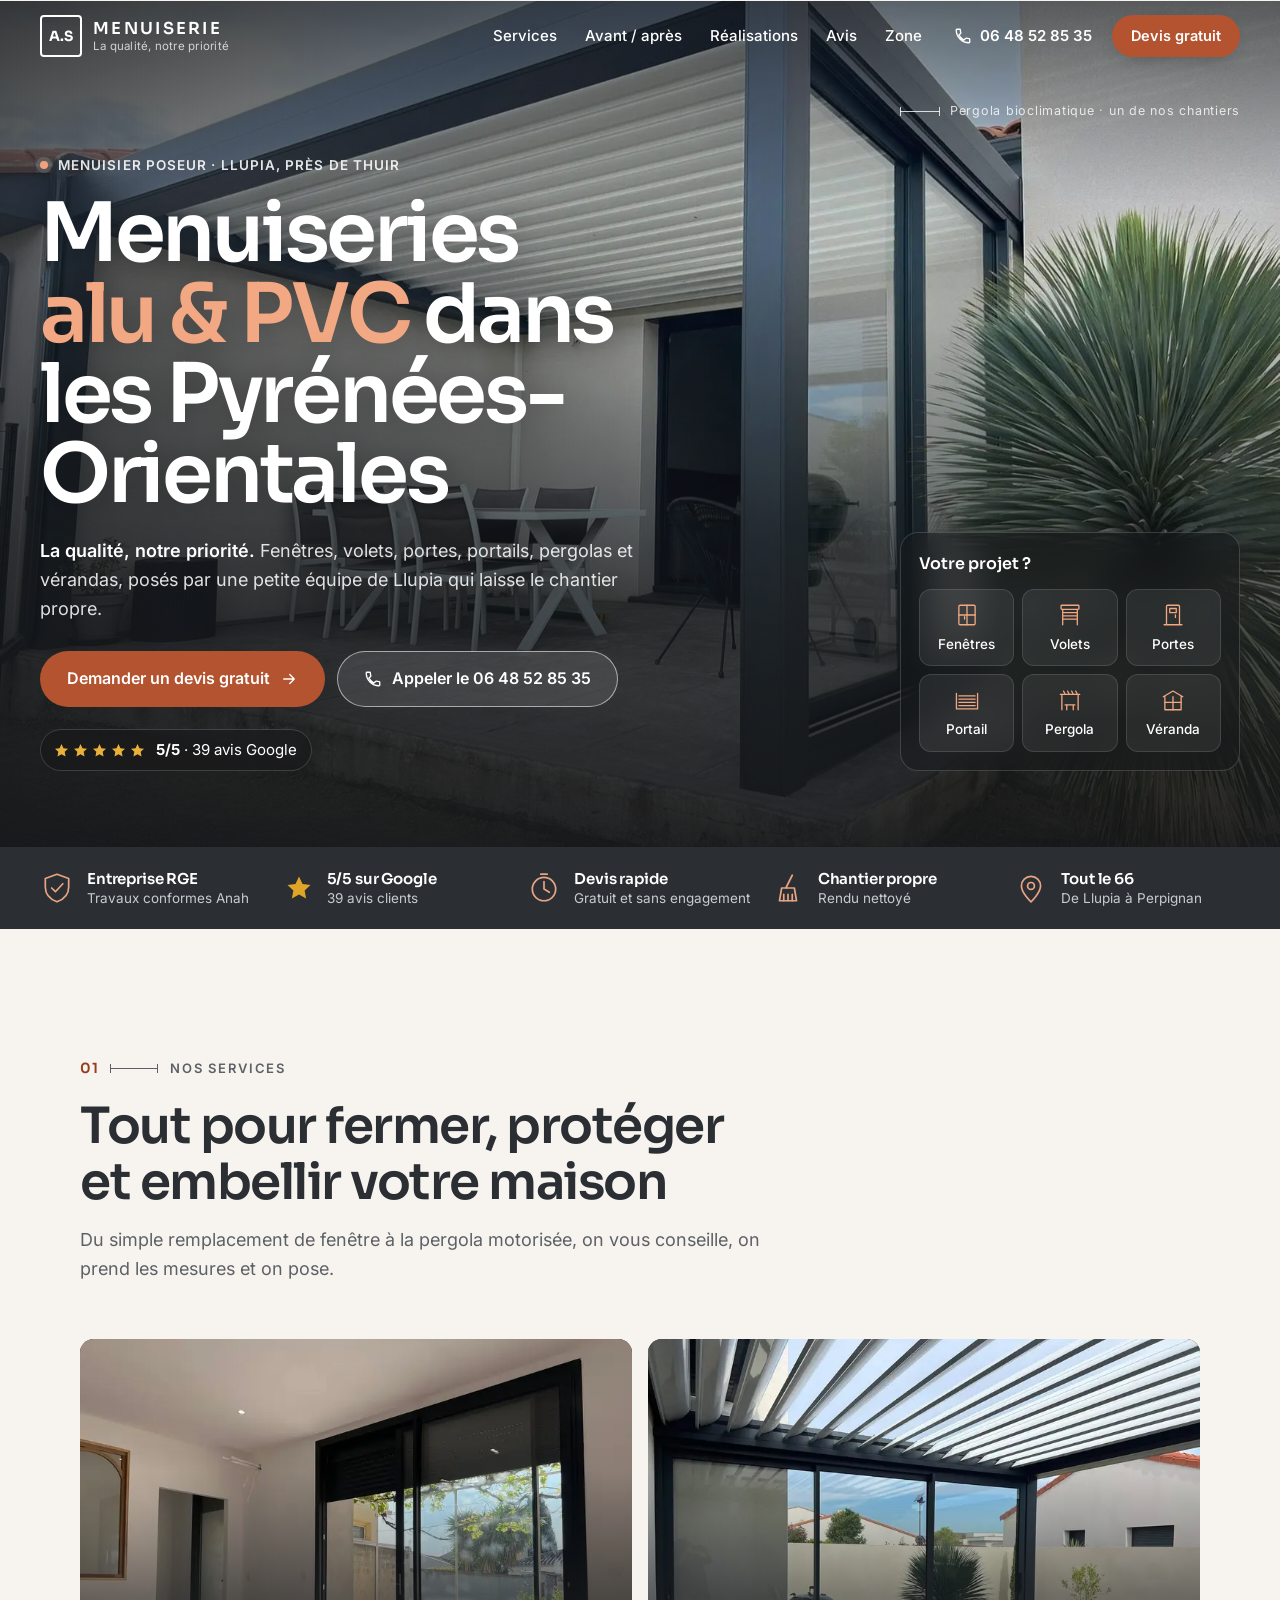
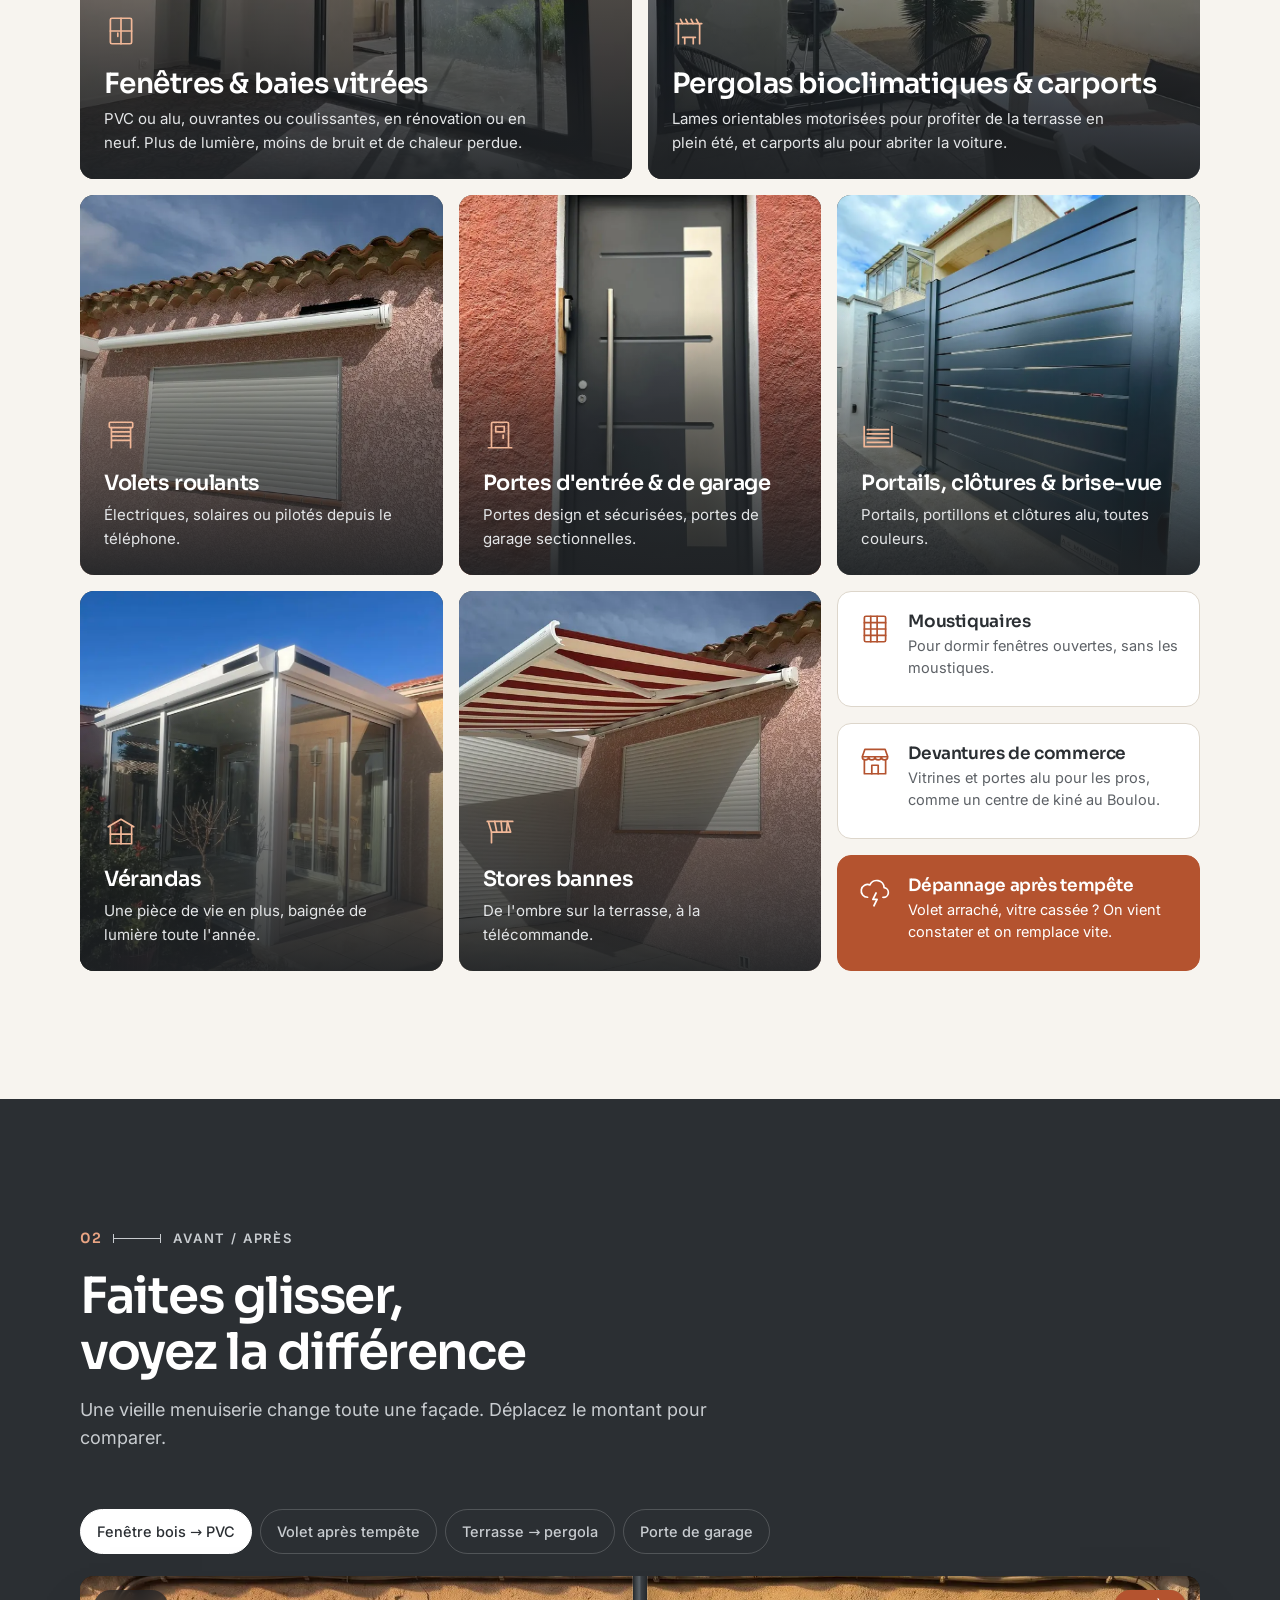
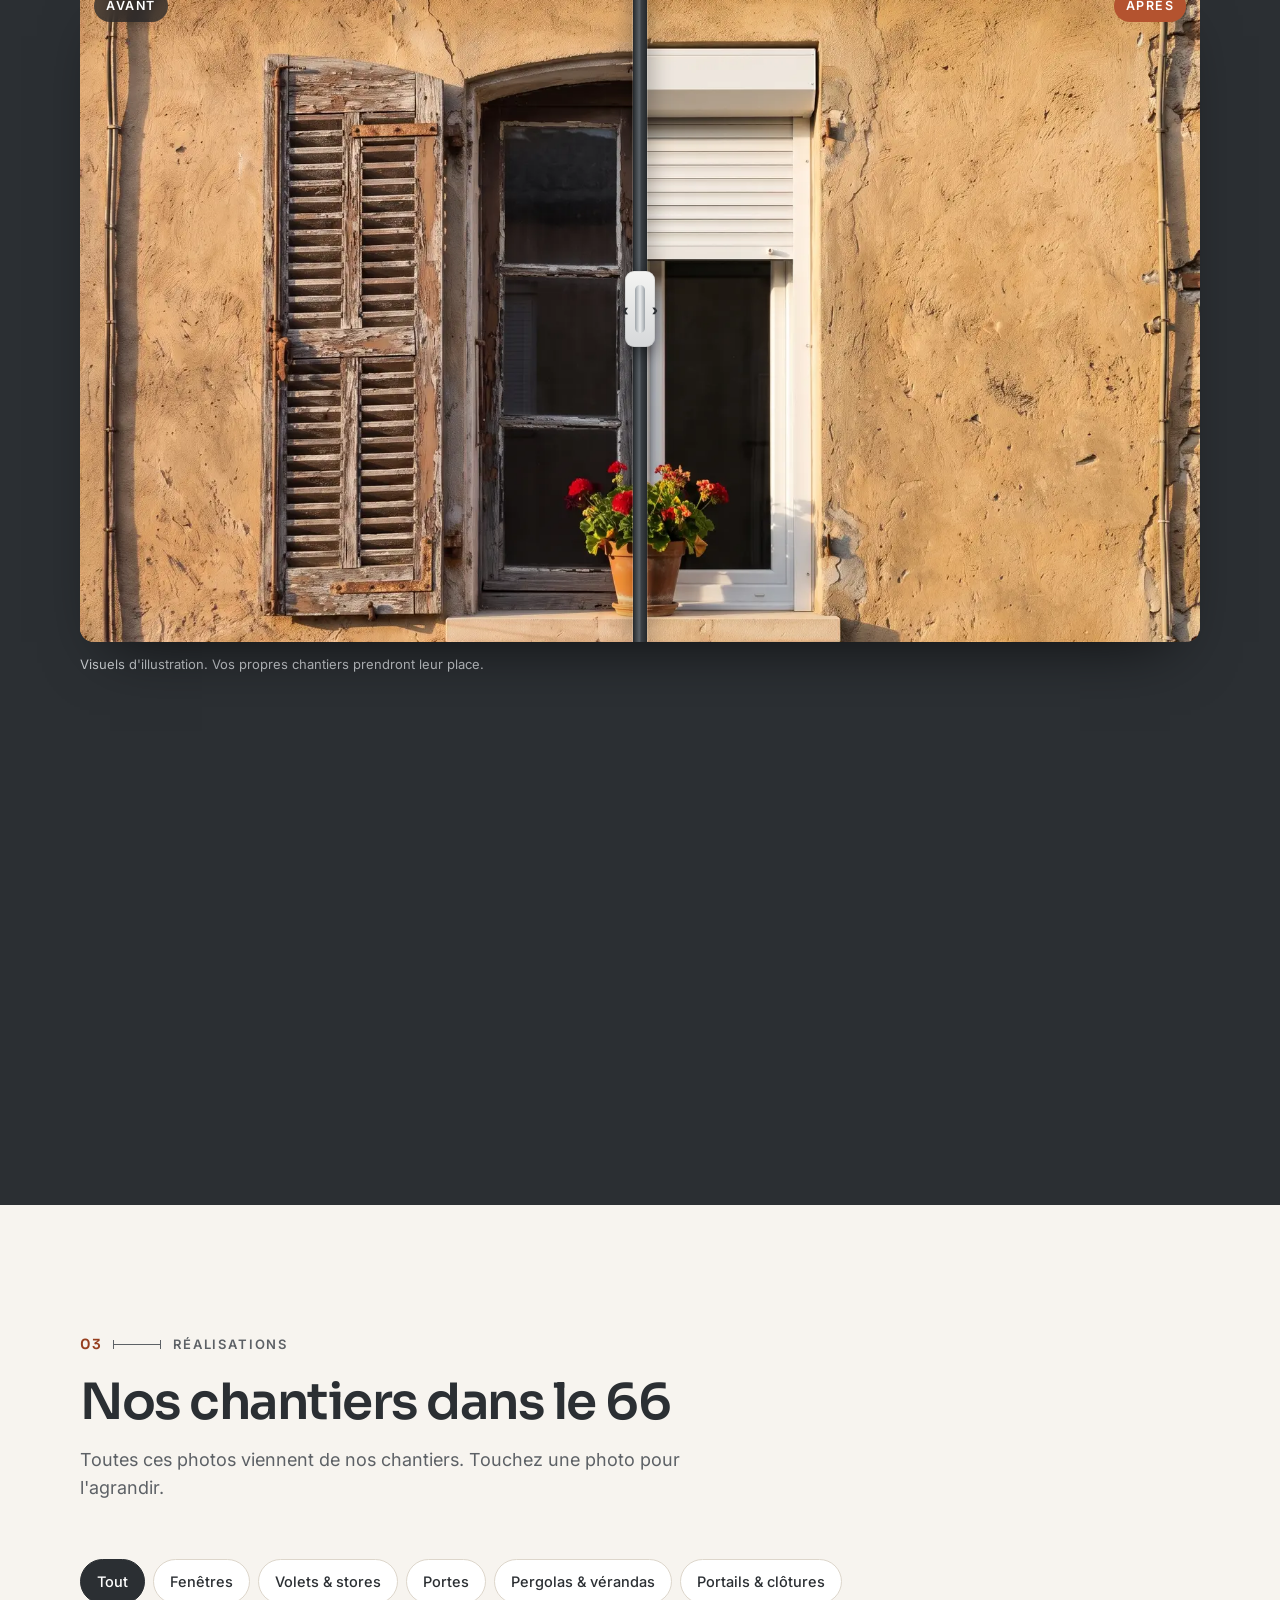
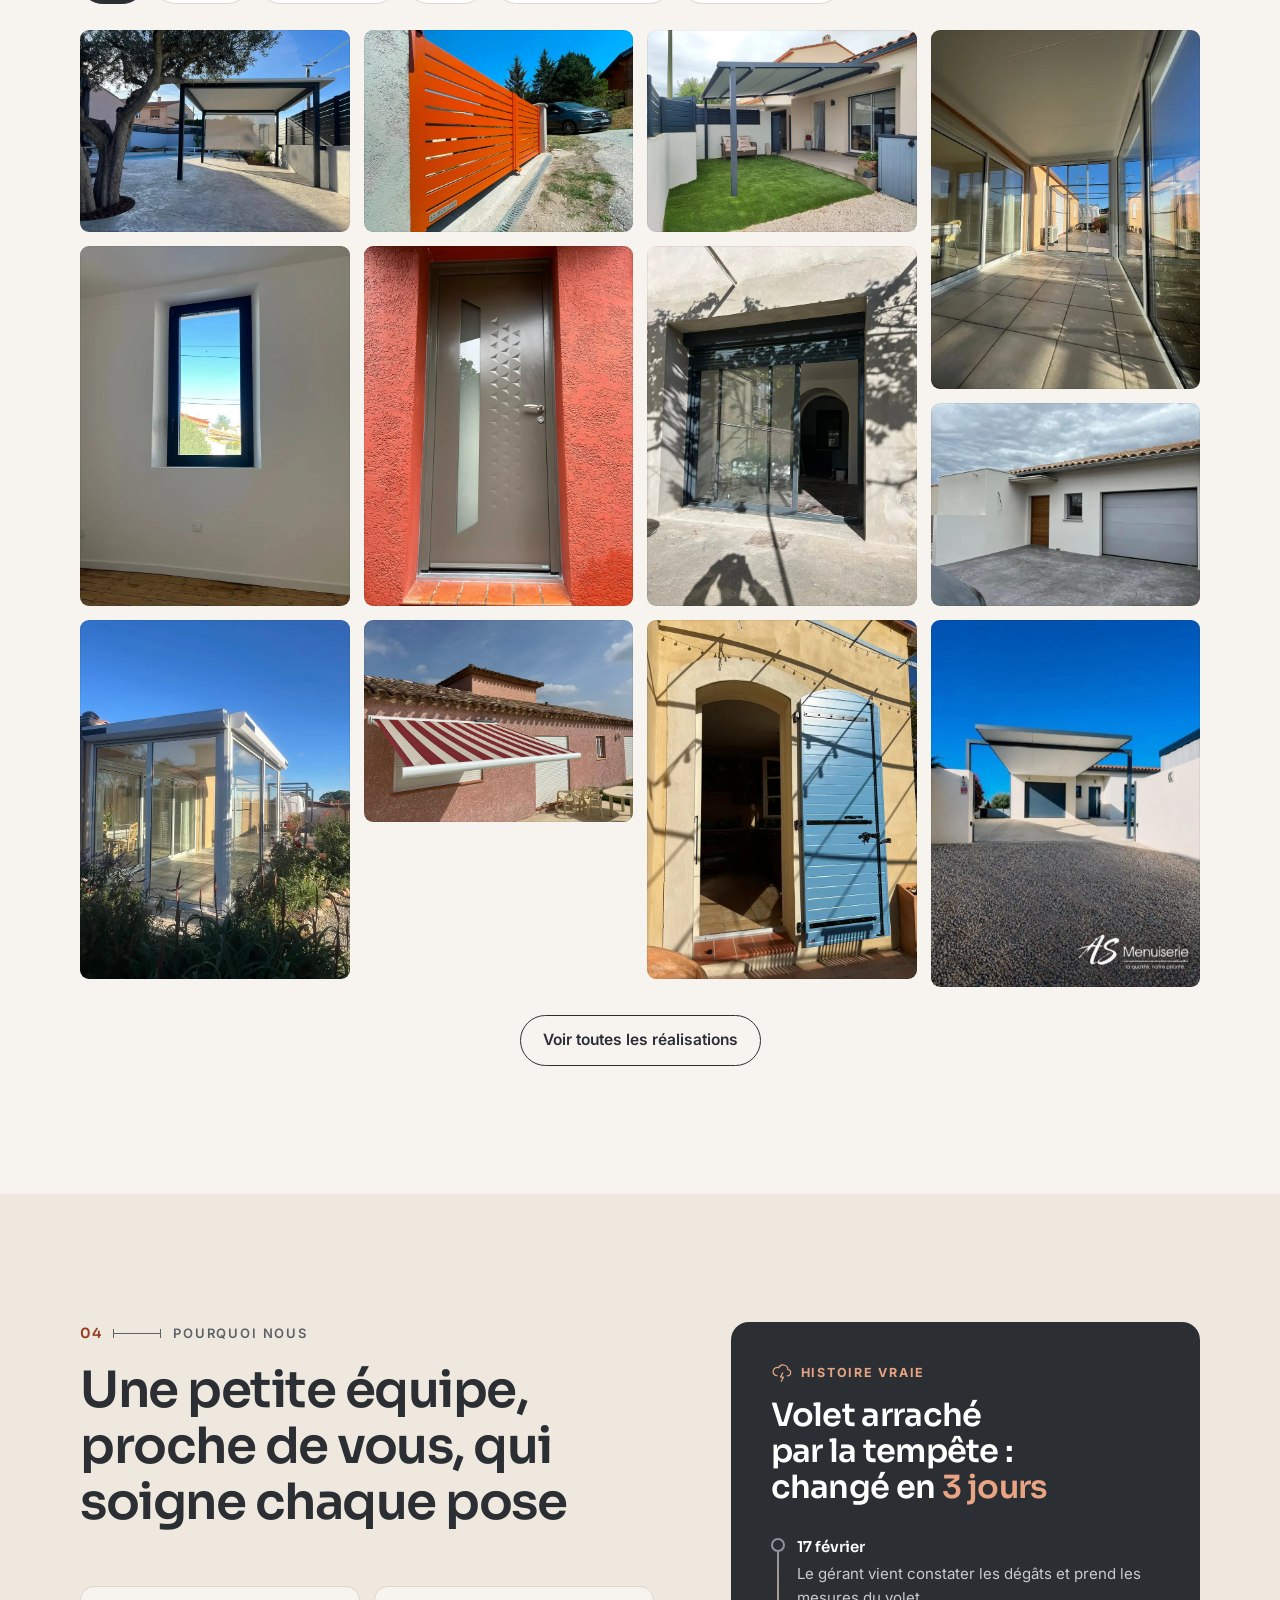
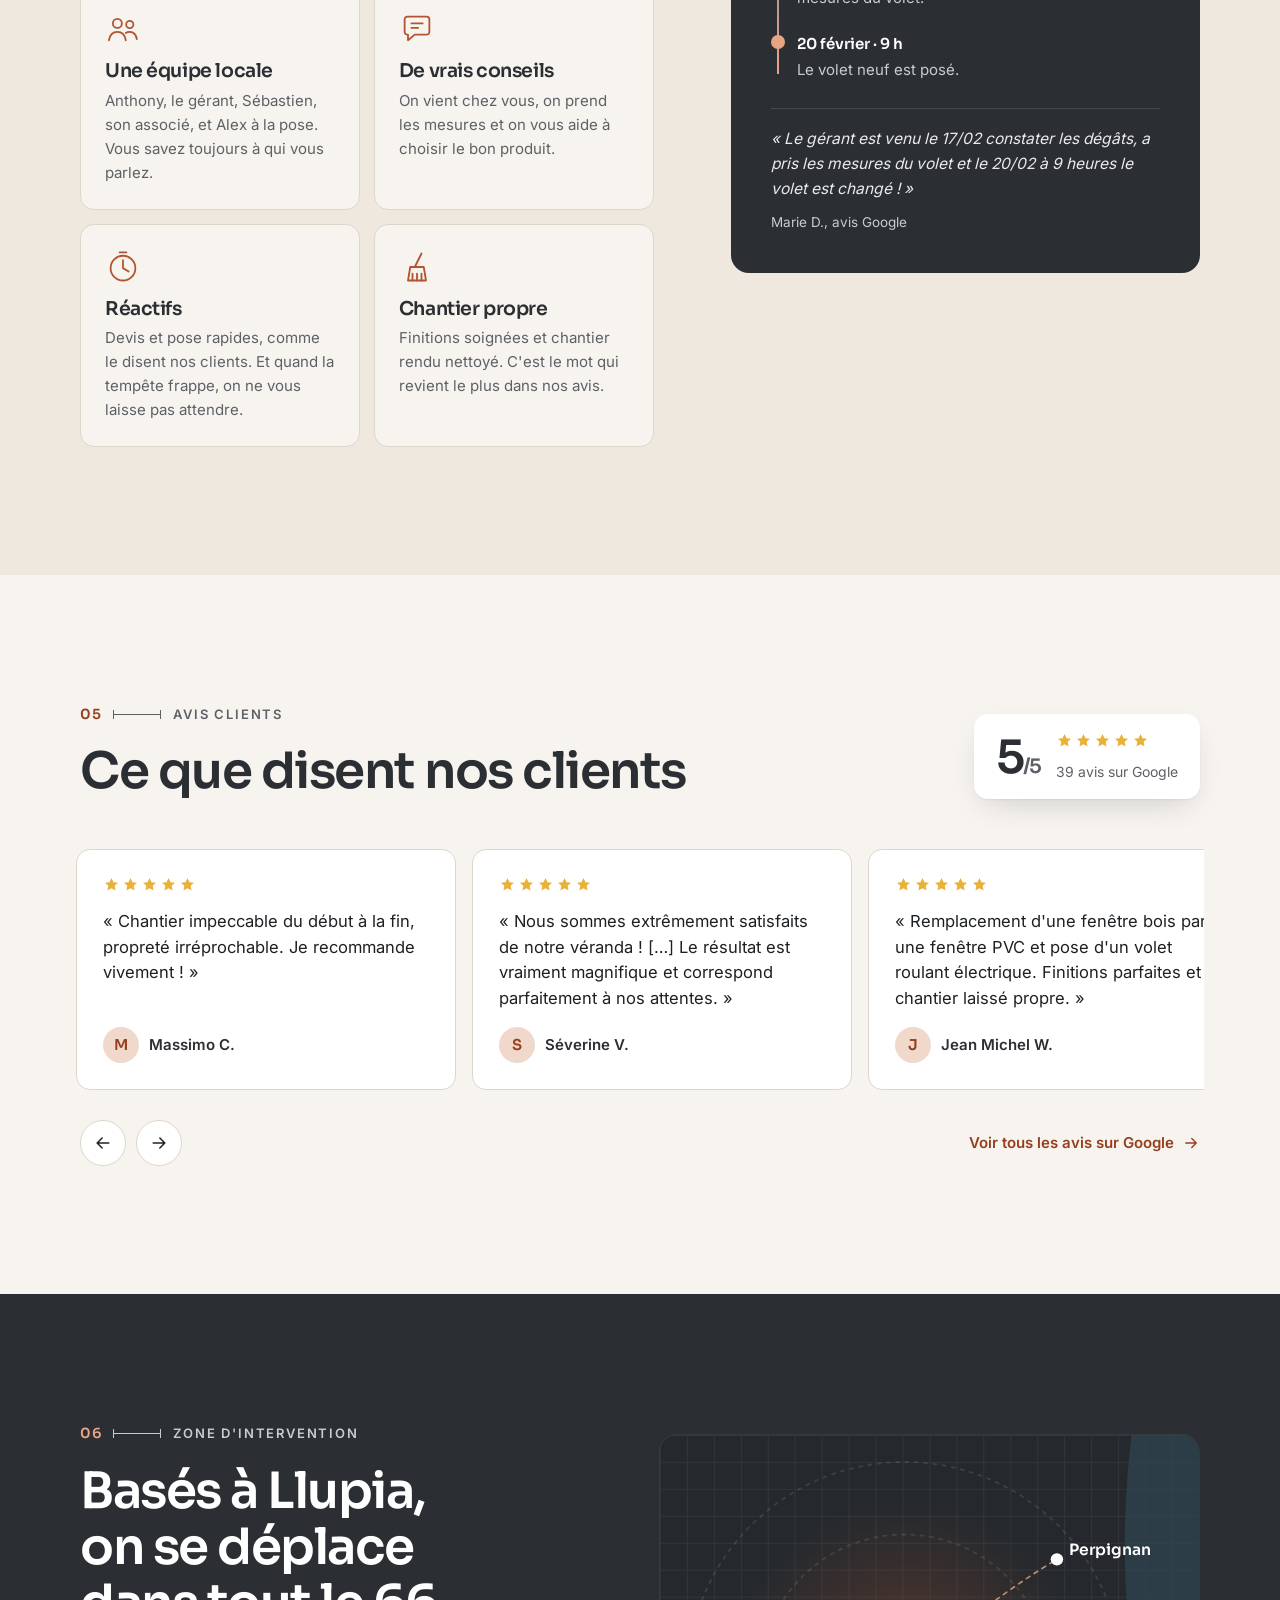
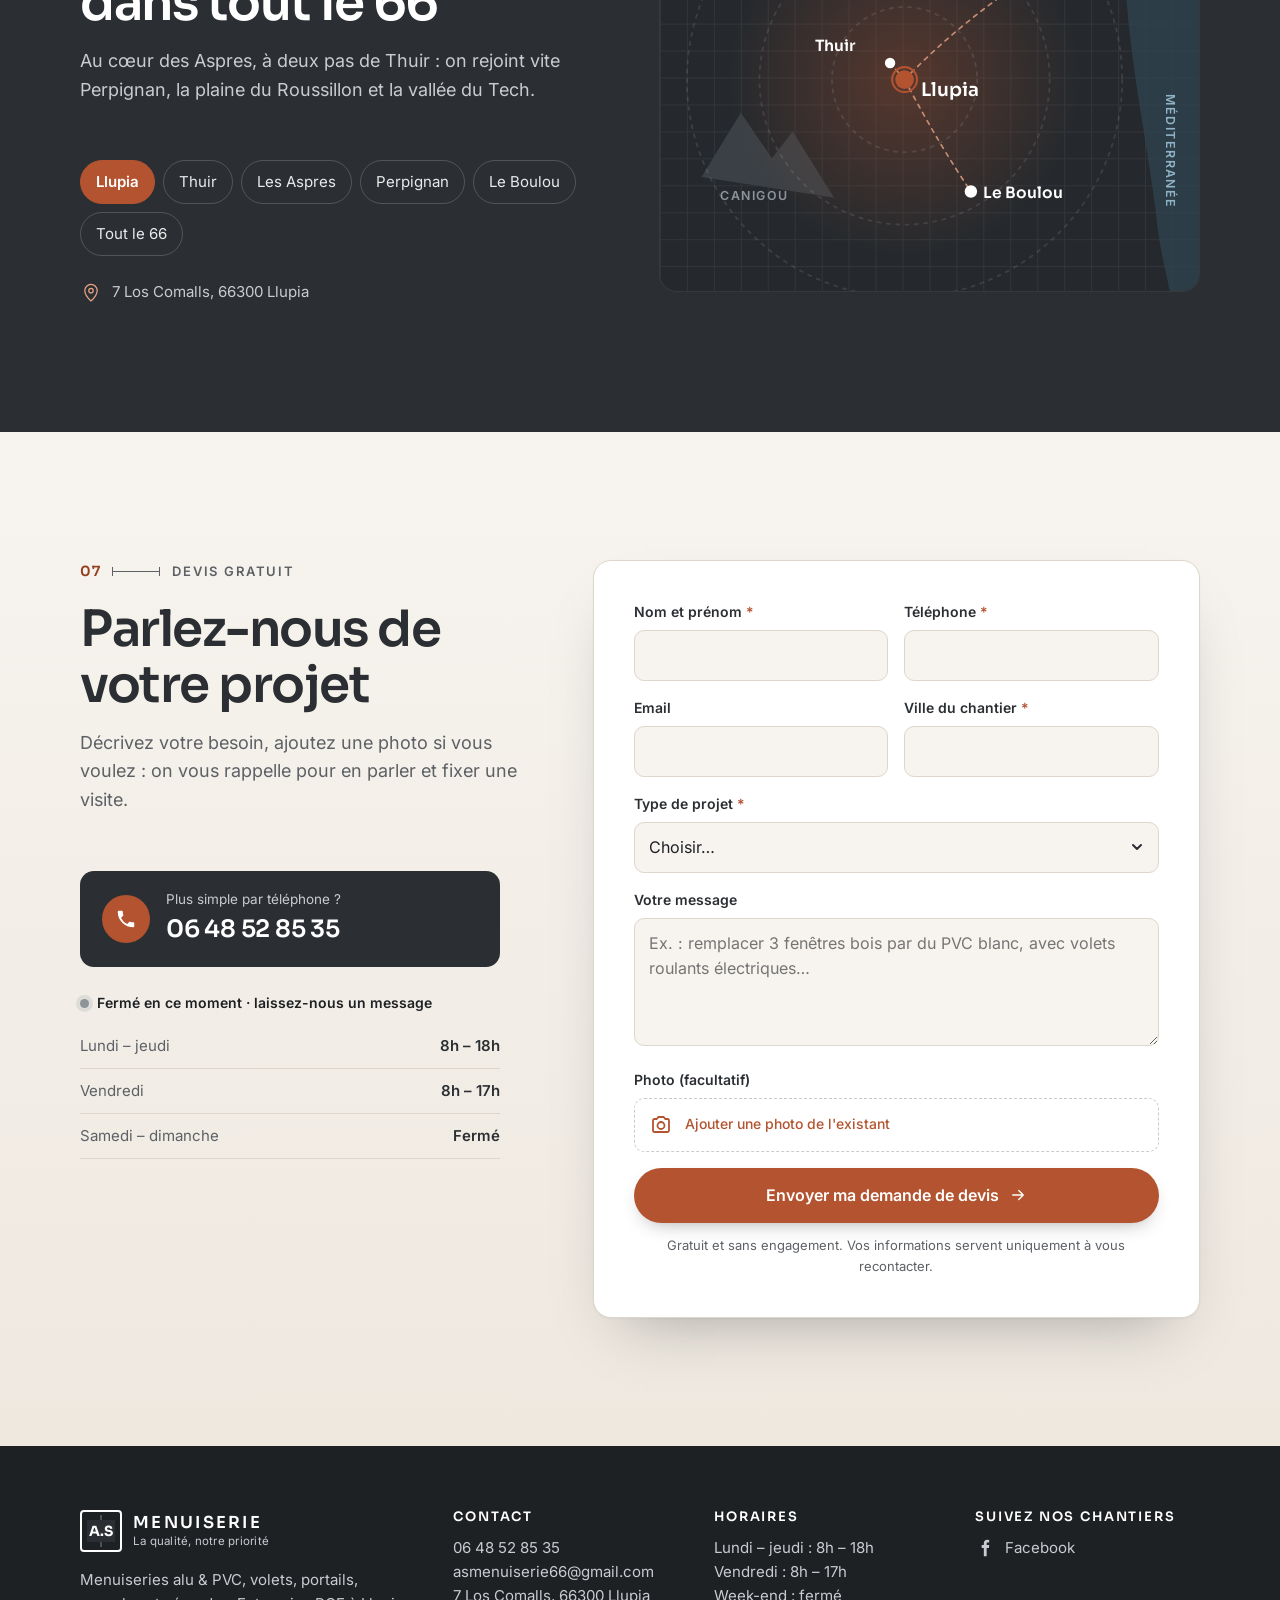
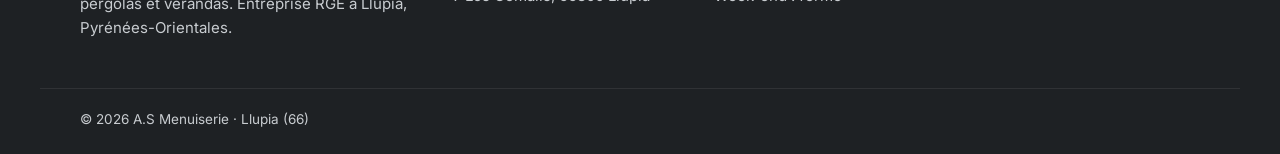
==== commit 279bb74b: "Nouveau haut de page photo plein écran" ====
--- a/index.html
+++ b/index.html
@@ -18,13 +18,13 @@
 <link rel="apple-touch-icon" href="apple-touch-icon.png">
 <link rel="preload" href="assets/fonts/sora-latin-wght-normal.woff2" as="font" type="font/woff2" crossorigin>
 <link rel="preload" href="assets/fonts/inter-latin-wght-normal.woff2" as="font" type="font/woff2" crossorigin>
-<link rel="preload" as="image" href="assets/img/pergola-terrasse-1600.webp" imagesrcset="assets/img/pergola-terrasse-800.webp 800w, assets/img/pergola-terrasse-1600.webp 1600w" imagesizes="(min-width: 960px) 52vw, 100vw">
+<link rel="preload" as="image" href="assets/img/pergola-terrasse-1600.webp" imagesrcset="assets/img/pergola-terrasse-800.webp 800w, assets/img/pergola-terrasse-1600.webp 1600w" imagesizes="100vw">
 <script>document.documentElement.style.setProperty("--vh",innerHeight/100+"px")</script>
 <link rel="stylesheet" href="assets/css/style.css">
 <script>
   document.documentElement.classList.add('js');
   if (!matchMedia('(prefers-reduced-motion: reduce)').matches) document.documentElement.classList.add('motion');
-  setTimeout(function () { if (!window.ASM_READY) document.documentElement.classList.remove('motion'); }, 4000);
+  setTimeout(function () { if (!window.ASM_READY) { document.documentElement.classList.remove('motion'); var h = document.querySelector('.header'); if (h) h.classList.remove('is-top'); } }, 4000);
 </script>
 <script type="application/ld+json">
 {
@@ -77,7 +77,7 @@
   </defs>
 </svg>
 
-<header class="header" id="haut">
+<header class="header is-top" id="haut">
   <div class="header__in">
     <a class="logo" href="#haut" aria-label="A.S Menuiserie, retour en haut">
       <span class="logo__mark" aria-hidden="true"><span>A.S</span></span>
@@ -101,43 +101,42 @@
 
 <!-- HERO -->
 <section class="hero" aria-labelledby="titre">
+  <div class="hero__media">
+    <img src="assets/img/pergola-terrasse-1600.webp" srcset="assets/img/pergola-terrasse-800.webp 800w, assets/img/pergola-terrasse-1600.webp 1600w" sizes="100vw" width="1600" height="1200" alt="Pergola bioclimatique alu anthracite à lames orientables posée sur une terrasse, avec fermeture vitrée coulissante" fetchpriority="high">
+  </div>
+  <div class="hero__shade" aria-hidden="true"></div>
+  <span class="pane pane--l" aria-hidden="true"></span>
+  <span class="pane pane--r" aria-hidden="true"></span>
+
   <div class="hero__in">
     <div class="hero__text">
       <p class="eyebrow"><span class="dot" aria-hidden="true"></span>Menuisier poseur · Llupia, près de Thuir</p>
-      <h1 id="titre" class="hero__title">Menuiseries <span class="t-terra">alu&nbsp;&amp;&nbsp;PVC</span> dans les Pyrénées-Orientales</h1>
-      <p class="hero__lead"><strong>La qualité, notre priorité.</strong> Fenêtres, volets, portes, portails, pergolas et vérandas&nbsp;: une petite équipe de Llupia qui conseille, pose et laisse le chantier propre.</p>
+      <h1 id="titre" class="hero__title">Menuiseries <span class="t-accent">alu&nbsp;&amp;&nbsp;PVC</span> dans les Pyrénées-Orientales</h1>
+      <p class="hero__lead"><strong>La qualité, notre priorité.</strong> Fenêtres, volets, portes, portails, pergolas et vérandas, posés par une petite équipe de Llupia qui laisse le chantier propre.</p>
+      <div class="hero__cta">
+        <a class="btn btn--terra btn--lg" href="#devis">Demander un devis gratuit <svg class="ic" aria-hidden="true"><use href="#i-fleche"/></svg></a>
+        <a class="btn btn--glass btn--lg" href="tel:+33648528535"><svg class="ic" aria-hidden="true"><use href="#i-tel"/></svg>Appeler le 06 48 52 85 35</a>
+      </div>
       <a class="rating" href="https://www.google.com/maps/search/?api=1&amp;query=A.S+Menuiserie+7+Los+Comalls+66300+Llupia" target="_blank" rel="noopener">
         <span class="rating__stars" aria-hidden="true"><svg><use href="#i-star"/></svg><svg><use href="#i-star"/></svg><svg><use href="#i-star"/></svg><svg><use href="#i-star"/></svg><svg><use href="#i-star"/></svg></span>
         <span><strong>5/5</strong> · 39 avis Google</span>
       </a>
-      <div class="hero__cta">
-        <a class="btn btn--terra btn--lg" href="#devis">Demander un devis gratuit <svg class="ic" aria-hidden="true"><use href="#i-fleche"/></svg></a>
-        <a class="btn btn--line btn--lg" href="tel:+33648528535"><svg class="ic" aria-hidden="true"><use href="#i-tel"/></svg>Appeler le 06 48 52 85 35</a>
-      </div>
-      <div class="quick" role="group" aria-label="Choisir votre projet pour le devis">
-        <p class="quick__label">Votre projet&nbsp;:</p>
-        <div class="quick__list">
-          <a href="#devis" data-projet="Fenêtres / baie vitrée"><svg aria-hidden="true"><use href="#i-fenetre"/></svg>Fenêtres</a>
-          <a href="#devis" data-projet="Volets roulants"><svg aria-hidden="true"><use href="#i-volet"/></svg>Volets</a>
-          <a href="#devis" data-projet="Porte d'entrée"><svg aria-hidden="true"><use href="#i-porte"/></svg>Portes</a>
-          <a href="#devis" data-projet="Portail / clôture"><svg aria-hidden="true"><use href="#i-portail"/></svg>Portail</a>
-          <a href="#devis" data-projet="Pergola"><svg aria-hidden="true"><use href="#i-pergola"/></svg>Pergola</a>
-          <a href="#devis" data-projet="Véranda"><svg aria-hidden="true"><use href="#i-veranda"/></svg>Véranda</a>
-        </div>
-      </div>
-    </div>
-
-    <div class="hero__visual">
-      <div class="cote cote--top" aria-hidden="true"><i></i><span>Sur mesure</span><i></i></div>
-      <div class="cote cote--side" aria-hidden="true"><i></i><span>Posé par nos soins</span><i></i></div>
-      <figure class="frame">
-        <img src="assets/img/pergola-terrasse-1600.webp" srcset="assets/img/pergola-terrasse-800.webp 800w, assets/img/pergola-terrasse-1600.webp 1600w" sizes="(min-width: 960px) 52vw, 100vw" width="1600" height="1200" alt="Pergola bioclimatique alu anthracite à lames orientables posée sur une terrasse, avec fermeture vitrée coulissante" fetchpriority="high">
-        <span class="pane pane--l" aria-hidden="true"></span>
-        <span class="pane pane--r" aria-hidden="true"></span>
-        <figcaption class="frame__cap">Pergola bioclimatique · notre chantier</figcaption>
-      </figure>
-    </div>
-  </div>
+    </div>
+
+    <div class="quick" role="group" aria-label="Choisir votre projet pour le devis">
+      <p class="quick__label">Votre projet&nbsp;?</p>
+      <div class="quick__list">
+        <a href="#devis" data-projet="Fenêtres / baie vitrée"><svg aria-hidden="true"><use href="#i-fenetre"/></svg>Fenêtres</a>
+        <a href="#devis" data-projet="Volets roulants"><svg aria-hidden="true"><use href="#i-volet"/></svg>Volets</a>
+        <a href="#devis" data-projet="Porte d'entrée"><svg aria-hidden="true"><use href="#i-porte"/></svg>Portes</a>
+        <a href="#devis" data-projet="Portail / clôture"><svg aria-hidden="true"><use href="#i-portail"/></svg>Portail</a>
+        <a href="#devis" data-projet="Pergola"><svg aria-hidden="true"><use href="#i-pergola"/></svg>Pergola</a>
+        <a href="#devis" data-projet="Véranda"><svg aria-hidden="true"><use href="#i-veranda"/></svg>Véranda</a>
+      </div>
+    </div>
+  </div>
+
+  <p class="hero__cap" aria-hidden="true"><span class="cote"><i></i></span>Pergola bioclimatique · un de nos chantiers</p>
 </section>
 
 <!-- CONFIANCE -->
--- a/assets/css/style.css
+++ b/assets/css/style.css
@@ -99,62 +99,80 @@
 }
 @media (max-width:420px){.logo__txt em{display:none}}
 
-/* Hero */
-.hero{position:relative;padding:clamp(28px,5vw,64px) 0 clamp(48px,6vw,84px);overflow:hidden}
-.hero::before{content:"";position:absolute;inset:0;background:radial-gradient(60% 70% at 85% 30%,rgba(180,83,47,.10),transparent 70%),linear-gradient(180deg,var(--paper),var(--sand));z-index:-1}
-.hero__in{max-width:1280px;margin:0 auto;padding:0 var(--gutter);display:grid;gap:clamp(32px,5vw,64px);align-items:center}
-@media (min-width:960px){.hero__in{grid-template-columns:minmax(0,1.08fr) minmax(0,1fr);min-height:calc(78 * var(--vh, 1vh))}.hero__cta .btn--lg{padding:14px 20px;font-size:15.5px}}
-.eyebrow{display:inline-flex;align-items:center;gap:10px;font-size:13.5px;font-weight:600;letter-spacing:.06em;text-transform:uppercase;color:var(--muted);margin-bottom:20px}
-.dot{width:8px;height:8px;border-radius:50%;background:var(--terra);box-shadow:0 0 0 4px rgba(180,83,47,.16)}
-.hero__title{font-size:clamp(36px,5.6vw,66px);font-weight:600;letter-spacing:-.035em;line-height:1.02;color:var(--anth)}
-.hero__lead{margin-top:22px;font-size:clamp(16.5px,1.5vw,19px);color:var(--muted);max-width:34em}
-.hero__lead strong{color:var(--anth);font-weight:600}
-.rating{display:inline-flex;align-items:center;gap:10px;margin-top:22px;text-decoration:none;font-size:15px;color:var(--anth);padding:8px 14px 8px 12px;border-radius:999px;background:#fff;box-shadow:var(--shadow);transition:transform .25s var(--ease)}
-.rating:hover{transform:translateY(-2px)}
-.rating__stars{display:inline-flex;gap:2px;color:#E0A526}
-.rating__stars svg{width:17px;height:17px;fill:currentColor;stroke:none}
-.hero__cta{display:flex;flex-wrap:wrap;gap:12px;margin-top:28px}
-.quick{margin-top:30px;padding-top:22px;border-top:1px solid var(--line)}
-.quick__label{font-size:13.5px;font-weight:600;color:var(--muted);margin-bottom:12px}
-.quick__list{display:flex;flex-wrap:wrap;gap:8px}
-.quick__list a{display:inline-flex;align-items:center;gap:8px;text-decoration:none;font-size:14.5px;font-weight:500;padding:8px 14px 8px 10px;border-radius:10px;background:rgba(255,255,255,.7);border:1px solid var(--line);color:var(--anth);transition:border-color .2s,background-color .2s,transform .2s var(--ease)}
-.quick__list svg{width:20px;height:20px;color:var(--terra);stroke-width:1.7}
-.quick__list a:hover{border-color:var(--terra);background:#fff;transform:translateY(-2px)}
-@media (max-width:560px){
-  .hero__cta .btn{width:100%}
-  .hero__cta .btn--line{white-space:normal}
-}
-
-/* Cadre « baie vitrée » */
-.hero__visual{position:relative;padding:30px 0 0 30px}
-.frame{position:relative;margin:0;aspect-ratio:4/3.2;border-radius:6px;overflow:hidden;background:var(--anth);box-shadow:0 0 0 10px var(--anth),0 0 0 11px #4A5056,0 40px 70px -30px rgba(30,33,36,.55)}
-.frame img{width:100%;height:100%;object-fit:cover}
-.frame::after{content:"";position:absolute;inset:0;box-shadow:inset 0 0 0 1px rgba(255,255,255,.12),inset 0 18px 30px -20px rgba(0,0,0,.5);pointer-events:none}
-.pane{position:absolute;top:0;bottom:0;width:50.5%;z-index:2;background:linear-gradient(112deg,rgba(255,255,255,.42) 0%,rgba(255,255,255,.1) 34%,rgba(255,255,255,.04) 48%,rgba(255,255,255,.26) 56%,rgba(255,255,255,.08) 72%);backdrop-filter:blur(9px) saturate(1.15);-webkit-backdrop-filter:blur(9px) saturate(1.15);border:7px solid var(--anth);box-shadow:inset 0 0 0 1px rgba(255,255,255,.25);display:none}
-.pane--l{left:0}.pane--r{right:0}
+/* Hero : photo plein écran */
+.hero{position:relative;isolation:isolate;margin-top:calc(-1 * var(--header));min-height:calc(100 * var(--vh, 1vh));display:flex;flex-direction:column;justify-content:flex-end;color:#fff;background:var(--anth);overflow:hidden}
+@media (min-width:960px){.hero{min-height:max(640px,calc(94 * var(--vh, 1vh)))}}
+.hero__media{position:absolute;inset:0;z-index:-2}
+.hero__media img{width:100%;height:100%;object-fit:cover;object-position:40% 50%}
+.motion .hero__media img{animation:heroZoom 2.6s var(--ease) both}
+@keyframes heroZoom{from{transform:scale(1.08)}}
+.hero__shade{position:absolute;inset:0;z-index:-1;background:linear-gradient(180deg,rgba(20,22,24,.6) 0%,rgba(20,22,24,0) 24%),linear-gradient(0deg,rgba(20,22,24,.94) 0%,rgba(20,22,24,.62) 36%,rgba(20,22,24,.08) 70%),linear-gradient(90deg,rgba(20,22,24,.62) 0%,rgba(20,22,24,0) 62%)}
+/* La baie vitrée s'ouvre au chargement */
+.pane{position:absolute;top:0;bottom:0;width:50.5%;z-index:0;display:none;background:linear-gradient(112deg,rgba(255,255,255,.34) 0%,rgba(255,255,255,.08) 34%,rgba(255,255,255,.03) 48%,rgba(255,255,255,.2) 56%,rgba(255,255,255,.06) 72%),rgba(200,206,210,.28)}
+@media (hover:hover) and (pointer:fine){.pane{backdrop-filter:blur(10px) saturate(1.1);-webkit-backdrop-filter:blur(10px) saturate(1.1)}}
+.pane--l{left:0;box-shadow:inset -10px 0 0 #2B2F33,inset -11px 0 0 rgba(255,255,255,.2)}
+.pane--r{right:0;box-shadow:inset 10px 0 0 #2B2F33,inset 11px 0 0 rgba(255,255,255,.2)}
 .motion .pane{display:block}
-.motion .is-ready .pane--l{animation:paneL 1.5s .35s cubic-bezier(.75,0,.2,1) forwards}
-.motion .is-ready .pane--r{animation:paneR 1.5s .35s cubic-bezier(.75,0,.2,1) forwards}
+.motion .hero.is-ready .pane--l{animation:paneL 1.4s .3s cubic-bezier(.75,0,.2,1) forwards}
+.motion .hero.is-ready .pane--r{animation:paneR 1.4s .3s cubic-bezier(.75,0,.2,1) forwards}
 @keyframes paneL{to{transform:translateX(-102%)}}
 @keyframes paneR{to{transform:translateX(102%)}}
-.frame__cap{position:absolute;left:14px;bottom:14px;z-index:3;background:rgba(30,33,36,.72);backdrop-filter:blur(6px);-webkit-backdrop-filter:blur(6px);color:#fff;font-size:12.5px;padding:6px 11px;border-radius:999px}
-
-/* Cotes de plan */
-.cote{position:absolute;display:flex;align-items:center;gap:10px;color:#6B7177;font-size:11.5px;font-weight:600;letter-spacing:.14em;text-transform:uppercase;pointer-events:none}
-.cote i{flex:1;height:1px;background:currentColor;position:relative;transform-origin:center;}
-.cote i:first-child::before,.cote i:last-child::after{content:"";position:absolute;top:-6px;width:1px;height:13px;background:currentColor}
-.cote i:first-child::before{left:0}.cote i:last-child::after{right:0}
-.cote--top{left:30px;right:0;top:0;height:14px}
-.cote--side{left:0;top:30px;bottom:0;width:14px;flex-direction:column;justify-content:center}
-.cote--side span{writing-mode:vertical-rl;transform:rotate(180deg)}
-.cote--side i{width:1px;height:auto;flex:1}
-.cote--side i:first-child::before,.cote--side i:last-child::after{left:-6px;width:13px;height:1px;top:auto}
-.cote--side i:first-child::before{top:0}.cote--side i:last-child::after{bottom:0;right:auto}
-.motion .cote i{transform:scaleX(0);transition:transform 1.1s 1.2s var(--ease)}
-.motion .cote--side i{transform:scaleY(0)}
-.motion .is-ready .cote i{transform:none}
-.motion .cote span{opacity:0;transition:opacity .6s 1.8s}
-.motion .is-ready .cote span{opacity:1}
+.hero__in{position:relative;z-index:1;width:100%;max-width:1280px;margin:0 auto;padding:calc(var(--header) + 48px) var(--gutter) clamp(40px,6vw,76px);display:grid;gap:32px;align-items:end}
+@media (min-width:1080px){.hero__in{grid-template-columns:minmax(0,1fr) 340px}}
+.eyebrow{display:inline-flex;align-items:center;gap:10px;font-size:13.5px;font-weight:600;letter-spacing:.08em;text-transform:uppercase;color:rgba(255,255,255,.88);margin-bottom:18px}
+.dot{width:8px;height:8px;border-radius:50%;background:#F0A27F;box-shadow:0 0 0 4px rgba(255,255,255,.14)}
+.hero__title{font-size:clamp(40px,6.4vw,86px);font-weight:600;letter-spacing:-.04em;line-height:.98;color:#fff;max-width:12.5ch;text-shadow:0 2px 30px rgba(0,0,0,.25)}
+.hero .t-accent{color:#F2A882}
+.hero__lead{margin-top:22px;font-size:clamp(16.5px,1.4vw,19px);color:rgba(255,255,255,.86);max-width:34em}
+.hero__lead strong{color:#fff;font-weight:600}
+.hero__cta{display:flex;flex-wrap:wrap;gap:12px;margin-top:28px}
+.btn--glass{background:rgba(255,255,255,.1);border-color:rgba(255,255,255,.55);color:#fff;backdrop-filter:blur(8px);-webkit-backdrop-filter:blur(8px)}
+@media (hover:hover){.btn--glass:hover{background:#fff;color:var(--anth);border-color:#fff;transform:translateY(-2px)}}
+.rating{display:inline-flex;align-items:center;gap:10px;margin-top:22px;text-decoration:none;font-size:15px;color:#fff;padding:8px 14px 8px 12px;border-radius:999px;background:rgba(20,22,24,.4);border:1px solid rgba(255,255,255,.16);backdrop-filter:blur(8px);-webkit-backdrop-filter:blur(8px);transition:transform .25s var(--ease),background-color .25s}
+.rating:hover{transform:translateY(-2px);background:rgba(20,22,24,.6)}
+.rating__stars{display:inline-flex;gap:2px;color:#E8B13A}
+.rating__stars svg{width:17px;height:17px;fill:currentColor;stroke:none}
+.quick{background:rgba(20,22,24,.42);border:1px solid rgba(255,255,255,.16);border-radius:18px;padding:18px;backdrop-filter:blur(14px);-webkit-backdrop-filter:blur(14px)}
+.quick__label{font-family:var(--ff-t);font-size:16px;font-weight:600;margin-bottom:12px}
+.quick__list{display:grid;grid-template-columns:repeat(3,1fr);gap:8px}
+.quick__list a{display:flex;flex-direction:column;align-items:center;gap:6px;text-decoration:none;font-size:13.5px;font-weight:500;padding:12px 6px 10px;border-radius:12px;background:rgba(255,255,255,.07);border:1px solid rgba(255,255,255,.12);color:#fff;transition:background-color .2s,border-color .2s,transform .2s var(--ease)}
+.quick__list svg{width:26px;height:26px;color:#F2A882;stroke-width:1.6}
+.quick__list a:hover{background:rgba(255,255,255,.16);border-color:rgba(255,255,255,.35);transform:translateY(-2px)}
+@media (max-width:1079px){.quick{max-width:560px}.quick__list{grid-template-columns:repeat(6,1fr)}}
+.hero__cap{position:absolute;z-index:1;right:var(--gutter);top:calc(var(--header) + 28px);display:flex;align-items:center;gap:10px;font-size:12.5px;letter-spacing:.06em;color:rgba(255,255,255,.8)}
+.hero__cap i{display:block;width:40px;height:1px;background:currentColor;position:relative}
+.hero__cap i::before,.hero__cap i::after{content:"";position:absolute;top:-4px;width:1px;height:9px;background:currentColor}
+.hero__cap i::before{left:0}.hero__cap i::after{right:0}
+/* Entrée du texte, juste après l'ouverture de la baie */
+.motion .hero__text > *,.motion .hero .quick{opacity:0;transform:translateY(18px);animation:heroIn .9s var(--ease) forwards}
+.motion .hero__text > :nth-child(1){animation-delay:.7s}
+.motion .hero__text > :nth-child(2){animation-delay:.8s}
+.motion .hero__text > :nth-child(3){animation-delay:.92s}
+.motion .hero__text > :nth-child(4){animation-delay:1.04s}
+.motion .hero__text > :nth-child(5){animation-delay:1.14s}
+.motion .hero .quick{animation-delay:1.25s}
+@keyframes heroIn{to{opacity:1;transform:none}}
+@media (max-width:759px){
+  .quick,.hero__cap{display:none}
+  .hero__in{padding-bottom:calc(96px + env(safe-area-inset-bottom));gap:0}
+  .hero__media img{object-position:34% 50%}
+  .hero__shade{background:linear-gradient(180deg,rgba(20,22,24,.55) 0%,rgba(20,22,24,0) 22%),linear-gradient(0deg,rgba(20,22,24,.95) 0%,rgba(20,22,24,.7) 48%,rgba(20,22,24,.1) 78%)}
+  .hero__cta .btn{width:100%}
+  .hero__cta .btn--glass{white-space:normal}
+  .eyebrow{font-size:12.5px;margin-bottom:14px}
+}
+
+/* En-tête transparent au-dessus de la photo */
+.header{transition:background-color .3s,border-color .3s}
+.header.is-top:not(.menu-open){background:transparent;border-bottom-color:transparent;backdrop-filter:none;-webkit-backdrop-filter:none}
+.header.is-top:not(.menu-open) .logo,.header.is-top:not(.menu-open) .header__tel{color:#fff}
+.header.is-top:not(.menu-open) .logo__mark span{background:transparent}
+.header.is-top:not(.menu-open) .logo__mark::before{opacity:0}
+.header.is-top:not(.menu-open) .logo__txt em{color:rgba(255,255,255,.75)}
+.header.is-top:not(.menu-open) .burger span{background:#fff}
+.header.is-top:not(.menu-open) .header__tel .ic{color:#fff}
+@media (max-width:1060px){.header.is-top:not(.menu-open) .header__tel{border-color:rgba(255,255,255,.35)}}
+@media (min-width:901px){.header.is-top .nav a{color:#fff}.header.is-top .nav a:hover{background:rgba(255,255,255,.12)}}
 
 /* Bandeau confiance */
 .trust{background:var(--anth);color:#fff}
@@ -210,7 +228,7 @@
 .mini--terra{background:var(--terra);border-color:var(--terra);color:#fff}
 .mini--terra svg{color:#fff}
 .mini--terra h3{color:#fff}
-.mini--terra p{color:#FBE7DC}
+.mini--terra p{color:#fff}
 @media (max-width:1000px){.services{grid-template-columns:repeat(2,minmax(0,1fr))}.svc,.svc--xl{grid-column:span 1}.svc--xl{min-height:400px}.svc-mini{grid-column:1/-1;grid-template-columns:repeat(3,minmax(0,1fr))}}
 @media (max-width:760px){.svc-mini{grid-template-columns:1fr}}
 @media (max-width:620px){.services{grid-template-columns:1fr}.svc,.svc--xl{min-height:340px}}
@@ -237,7 +255,7 @@
 .ba__range::-webkit-slider-thumb{-webkit-appearance:none;width:64px;height:400px}
 .ba__range::-moz-range-thumb{width:64px;height:400px;border:0}
 .ba__range:focus-visible + .ba__handle,.ba__stage:has(.ba__range:focus-visible) .ba__grip{outline:3px solid #E8A483;outline-offset:3px}
-.ba__note{margin-top:12px;font-size:13px;color:var(--alu)}
+.ba__note{margin-top:12px;font-size:13px;color:var(--alu-l)}
 .real{margin-top:clamp(48px,6vw,72px);display:grid;gap:24px;align-items:center;padding:clamp(20px,3vw,32px);border-radius:var(--r);background:var(--anth-2);border:1px solid rgba(255,255,255,.08)}
 @media (min-width:960px){.real{grid-template-columns:minmax(0,.7fr) minmax(0,1.6fr)}}
 .real__badge{display:inline-block;font-size:12px;font-weight:700;letter-spacing:.12em;text-transform:uppercase;color:var(--anth);background:#E8A483;padding:5px 10px;border-radius:999px;margin-bottom:14px}
@@ -423,7 +441,6 @@
 
 @media (prefers-reduced-motion:reduce){*,*::before,*::after{animation-duration:.01ms !important;animation-iteration-count:1 !important;transition-duration:.01ms !important}}
 .map__svg{stroke:none}
-@media (max-width:620px){.hero__visual{padding:26px 0 0}.cote--side{display:none}.cote--top{left:0}.frame__cap{font-size:12px;right:14px;width:max-content;max-width:calc(100% - 28px)}}
 a,button,input,select,textarea,label{touch-action:manipulation;-webkit-tap-highlight-color:transparent}
 .lightbox{overscroll-behavior:contain}
 .map__pulse{transform-box:fill-box;transform-origin:center}
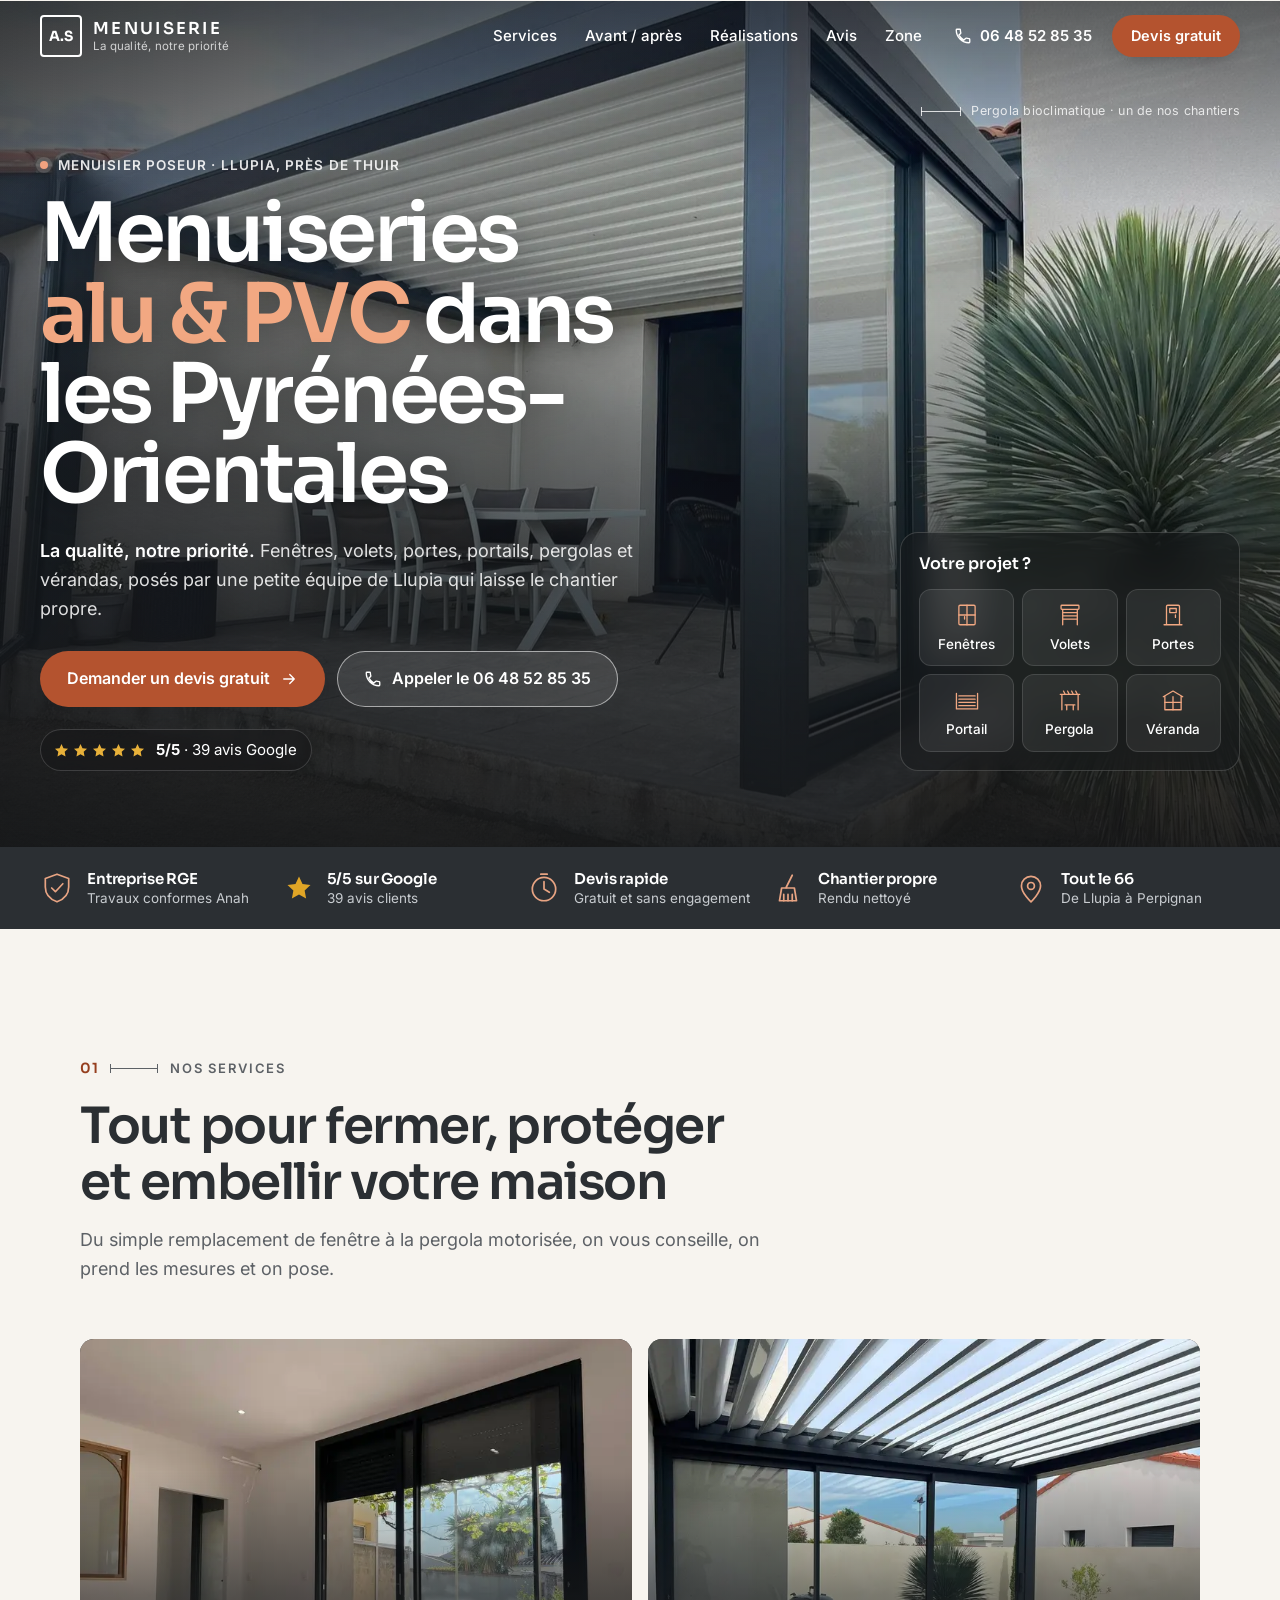
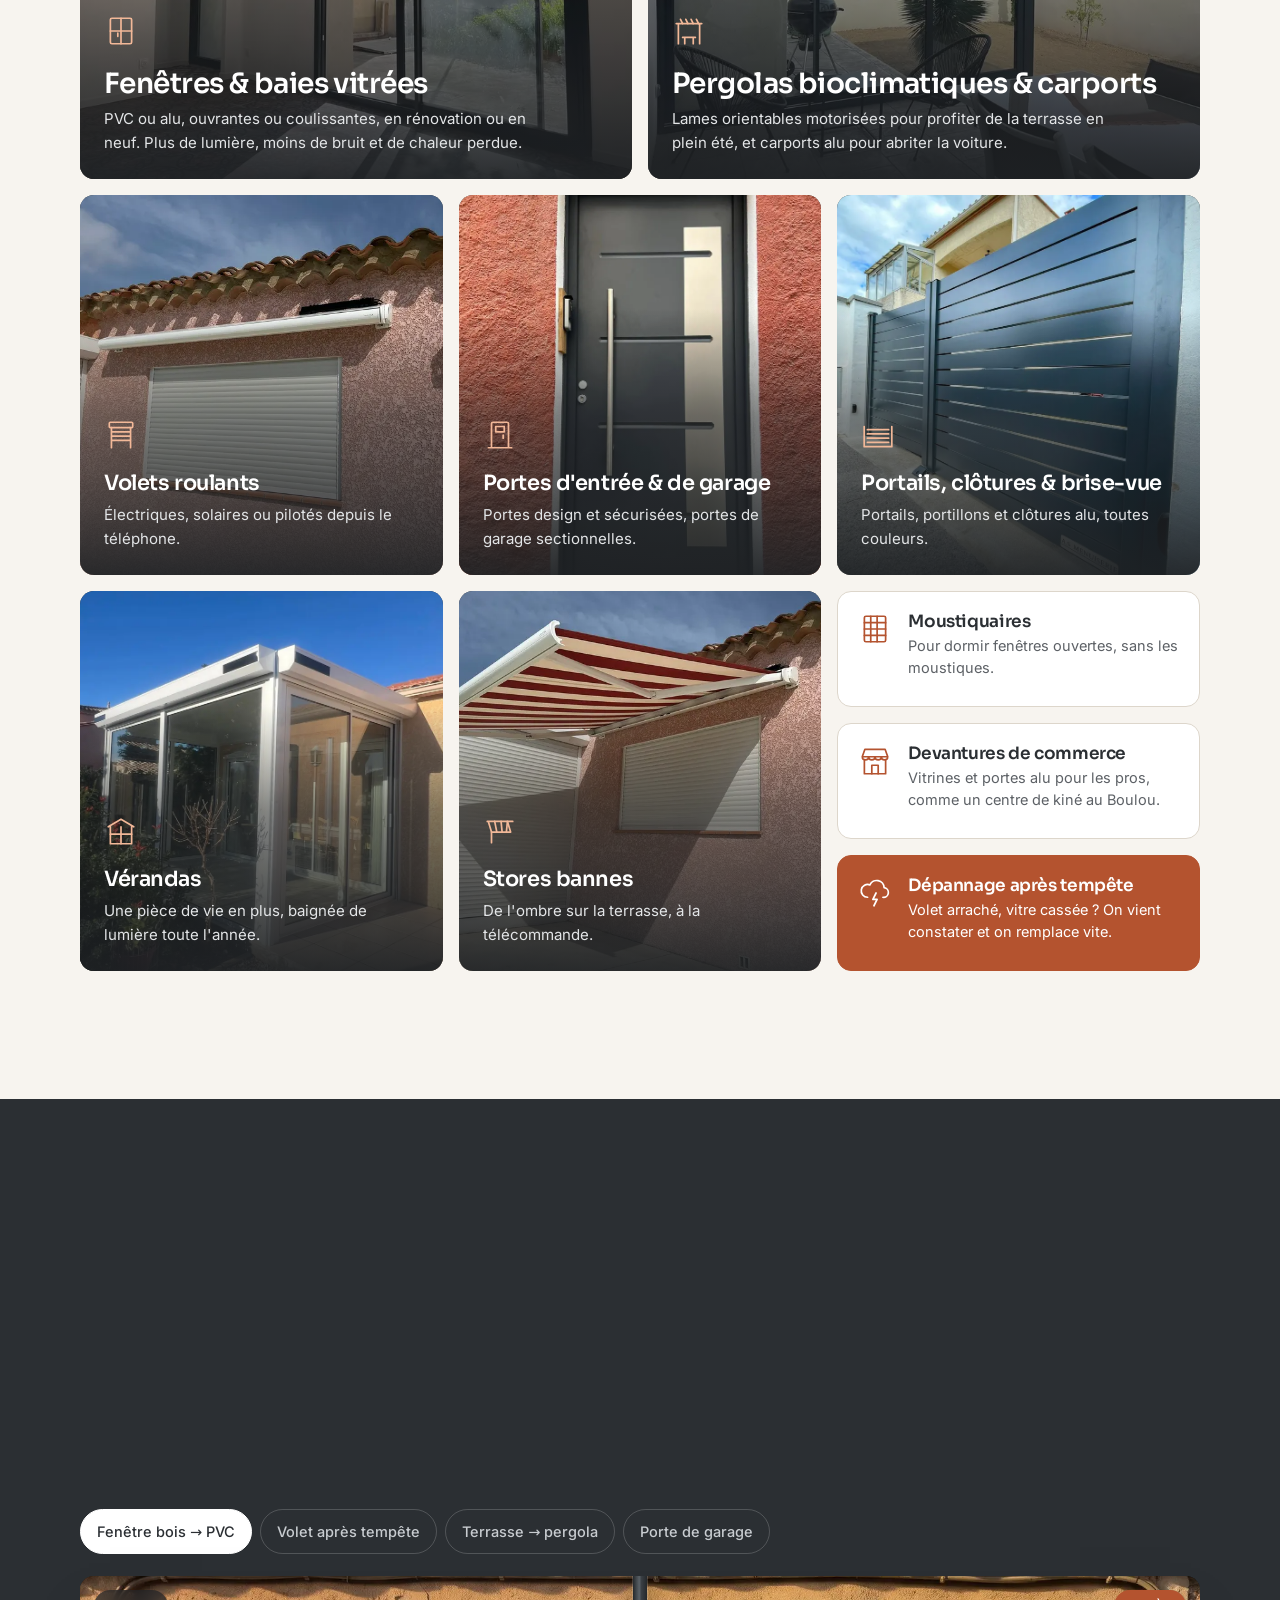
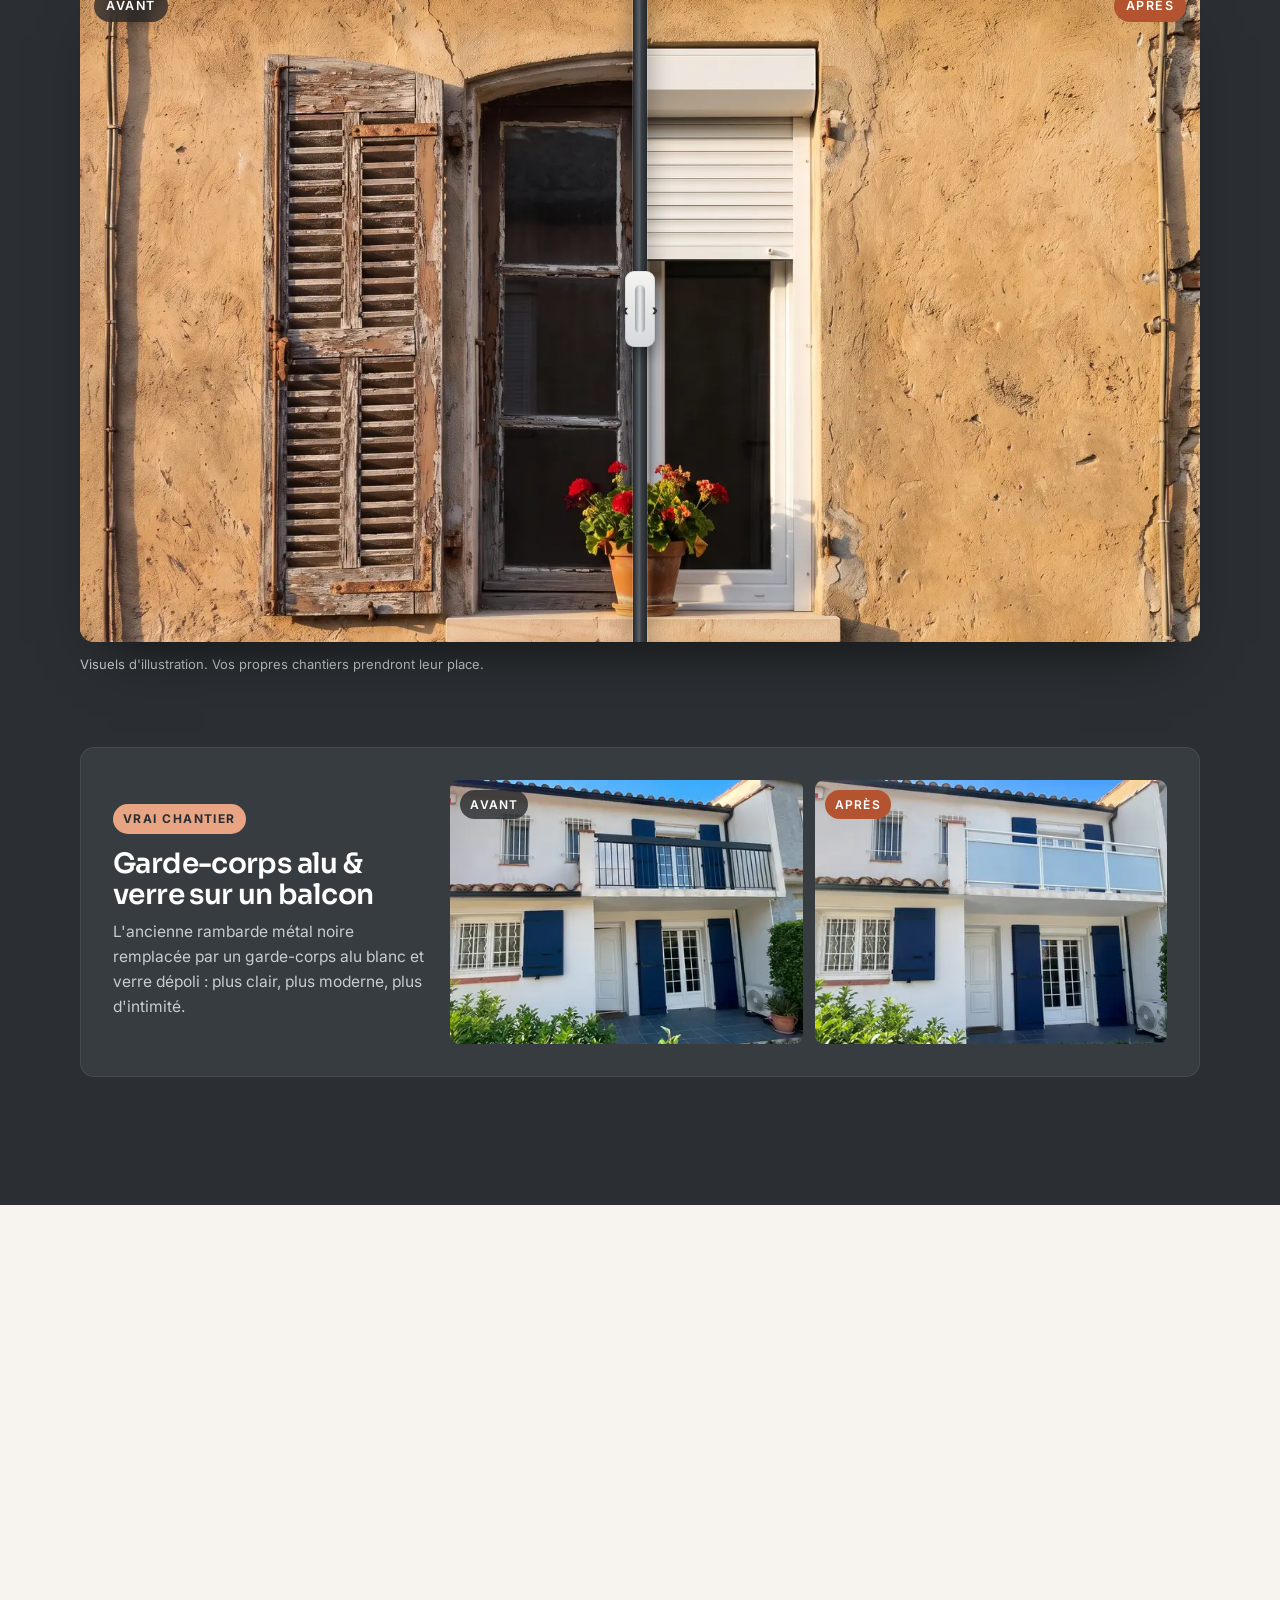
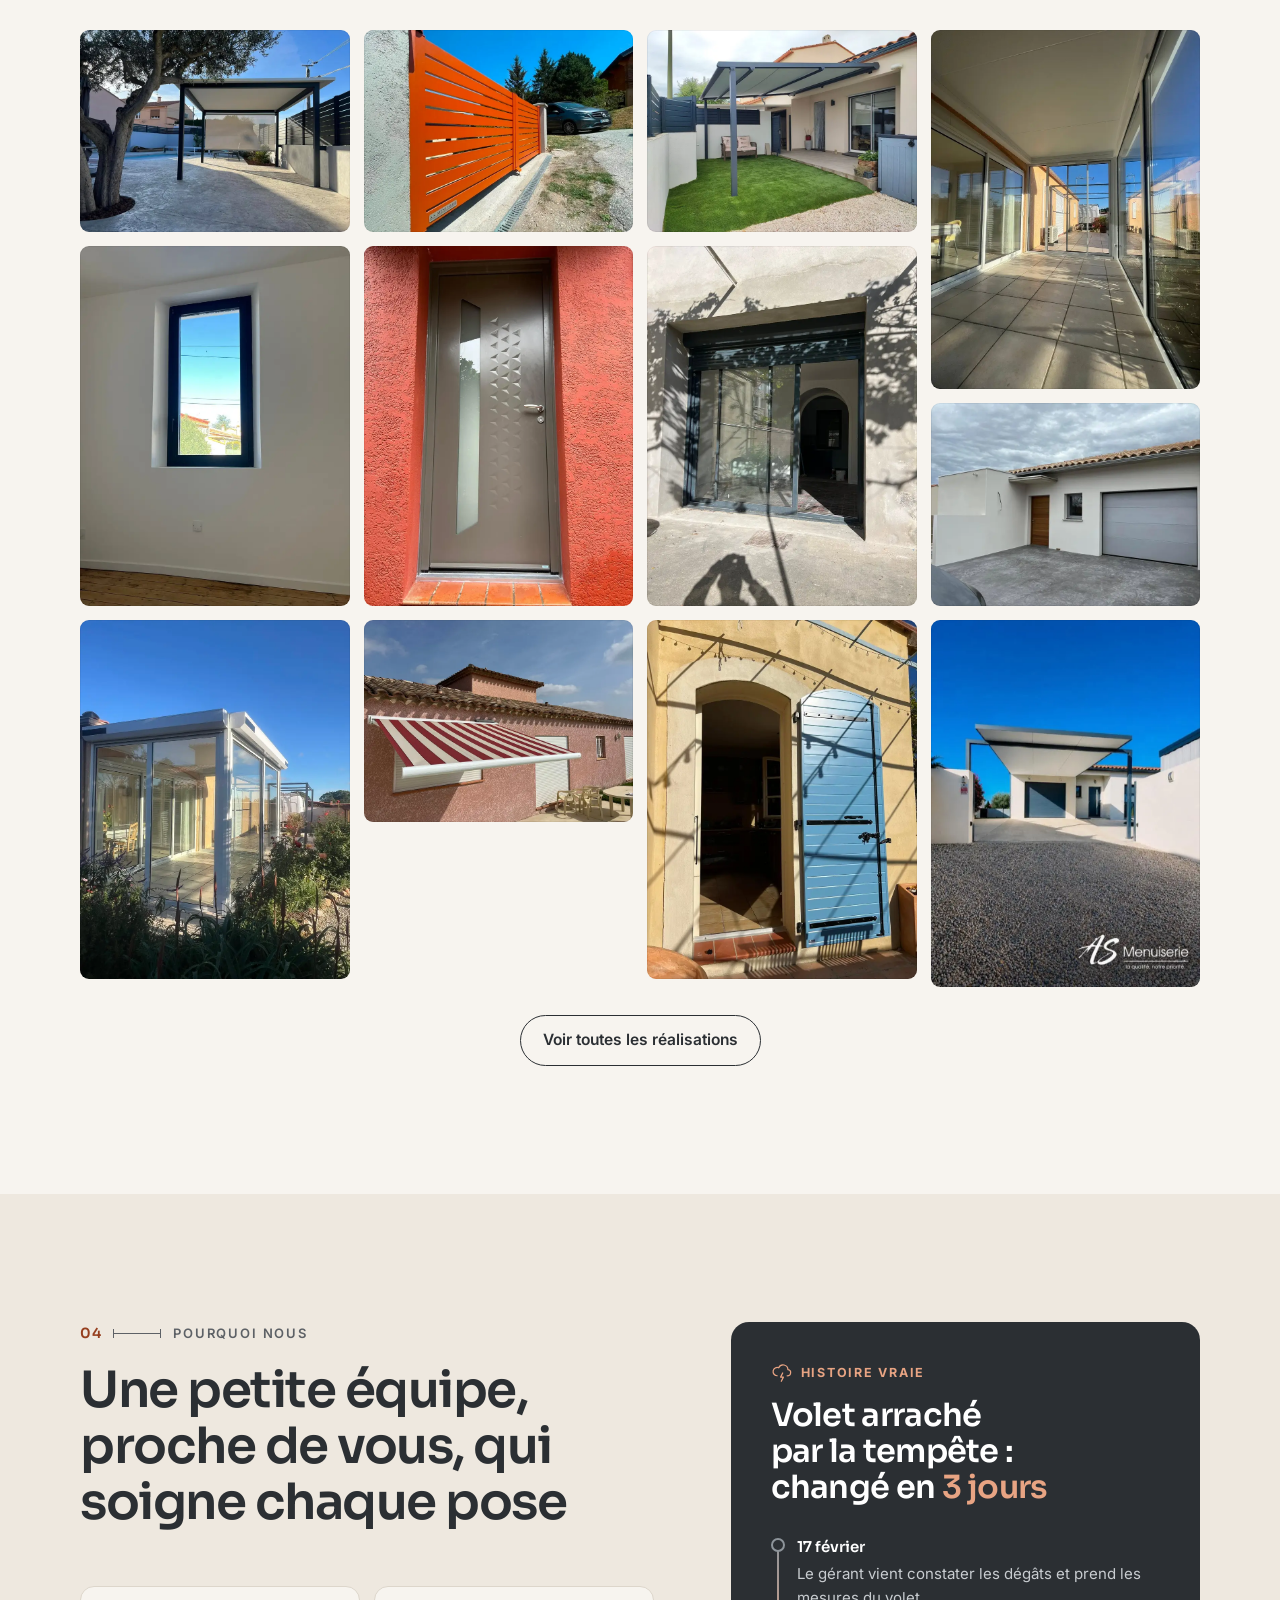
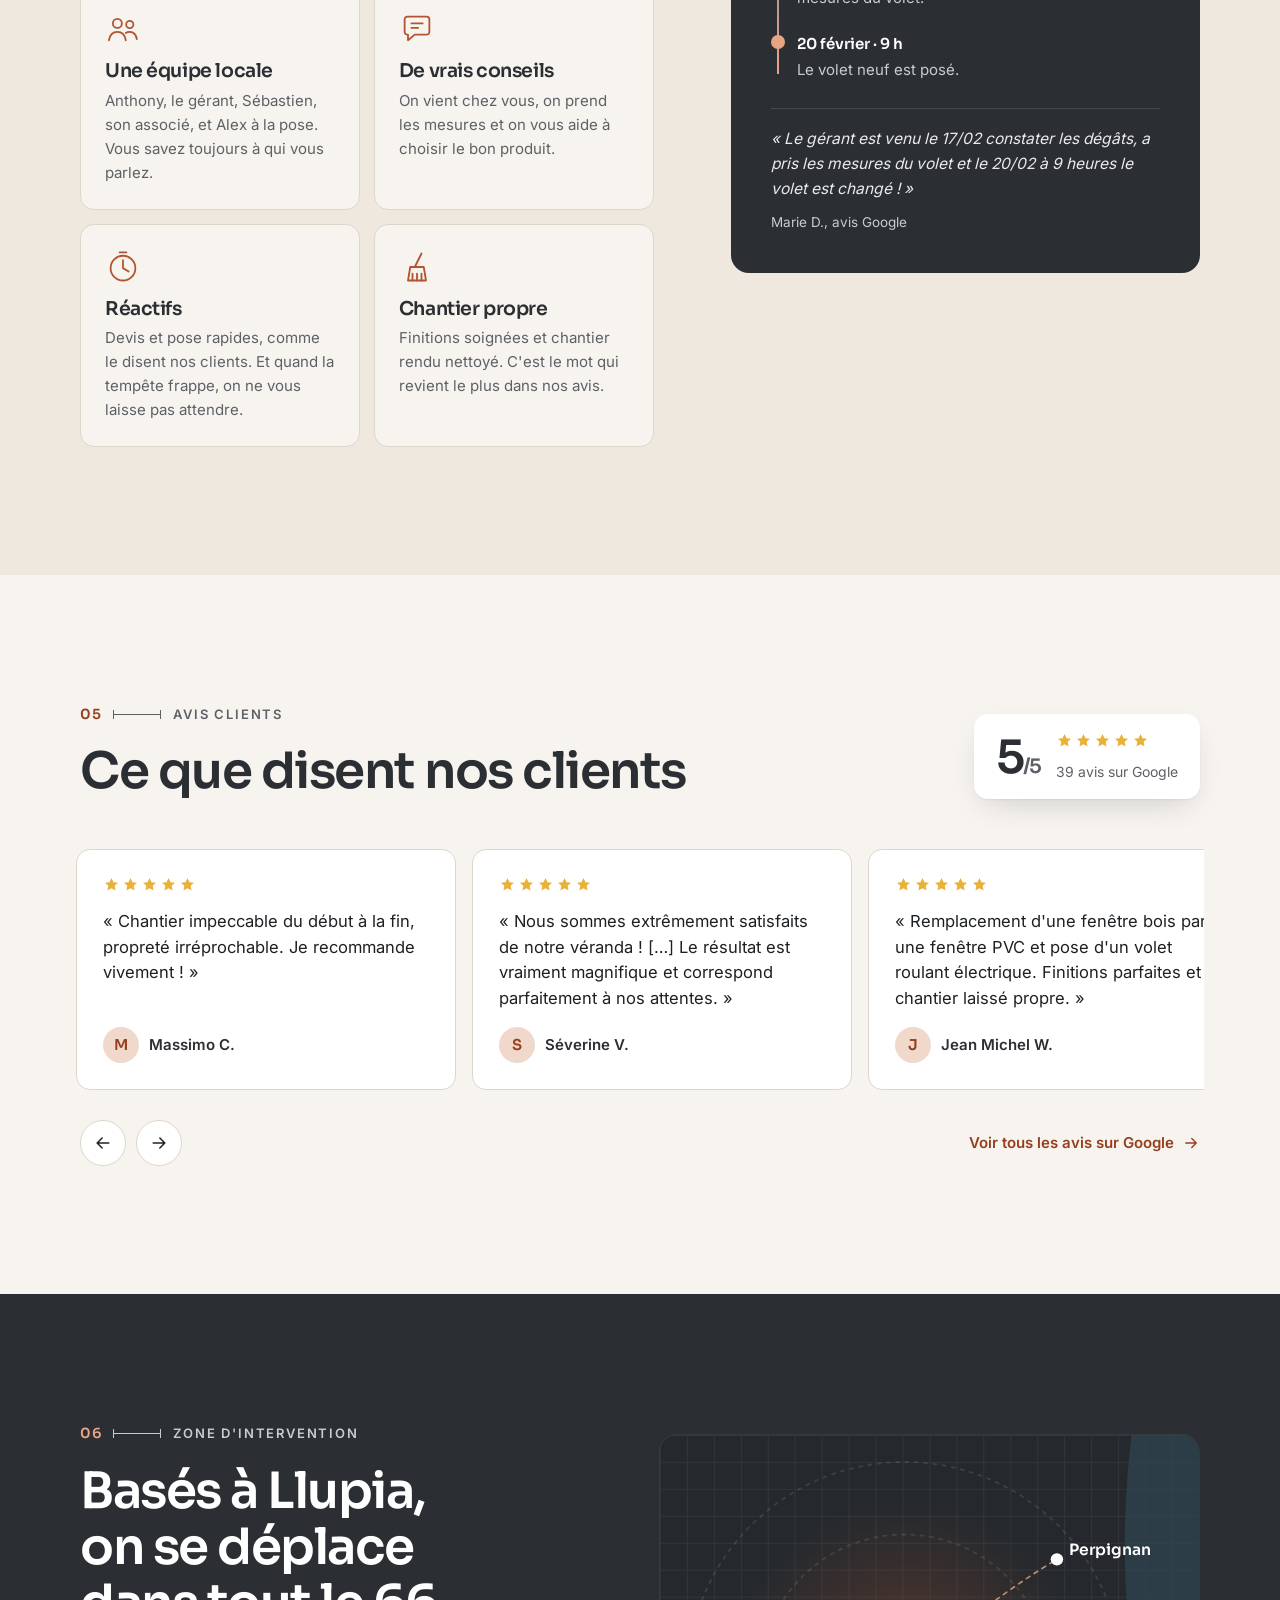
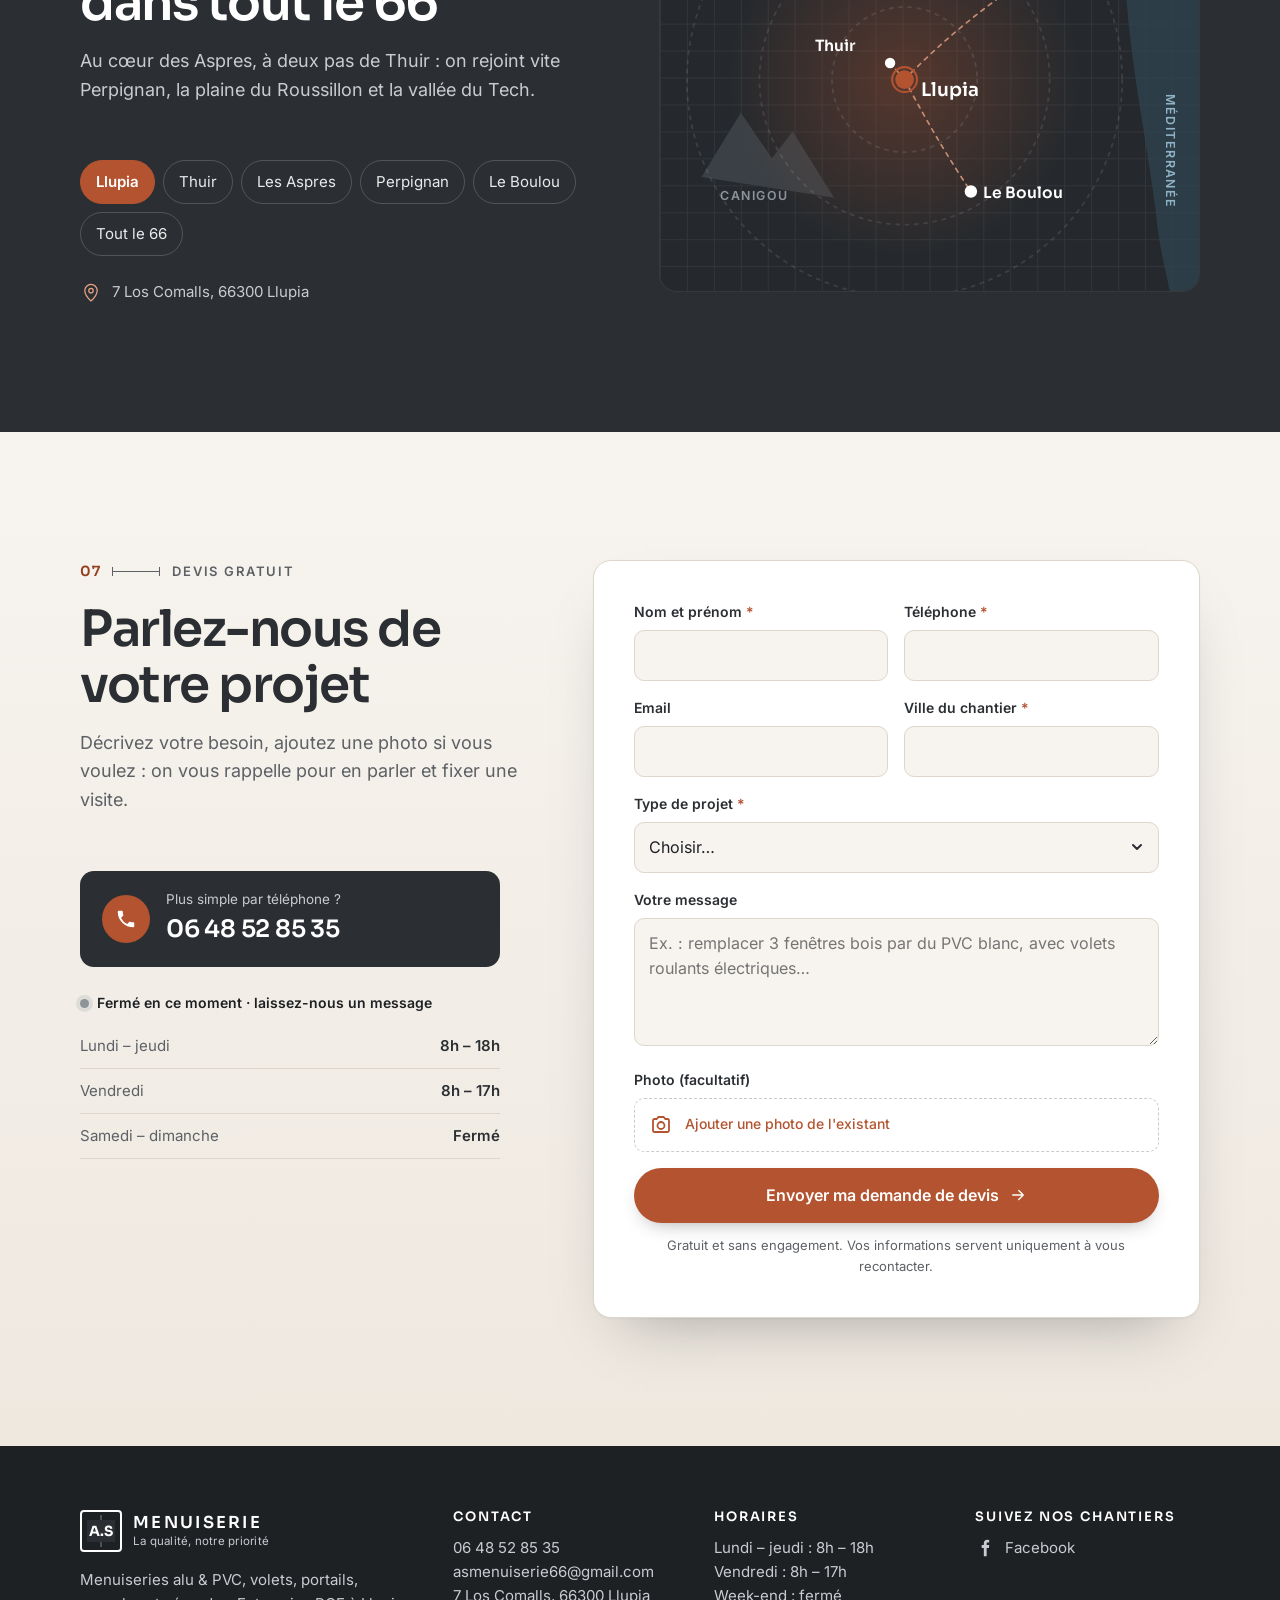
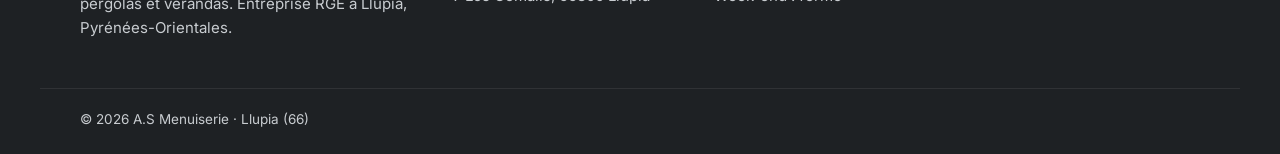
==== commit 19137626: "Chargement plus robuste" ====
--- a/index.html
+++ b/index.html
@@ -20,11 +20,14 @@
 <link rel="preload" href="assets/fonts/inter-latin-wght-normal.woff2" as="font" type="font/woff2" crossorigin>
 <link rel="preload" as="image" href="assets/img/pergola-terrasse-1600.webp" imagesrcset="assets/img/pergola-terrasse-800.webp 800w, assets/img/pergola-terrasse-1600.webp 1600w" imagesizes="100vw">
 <script>document.documentElement.style.setProperty("--vh",innerHeight/100+"px")</script>
-<link rel="stylesheet" href="assets/css/style.css">
+<link rel="stylesheet" href="assets/css/style.css?v=4">
 <script>
   document.documentElement.classList.add('js');
   if (!matchMedia('(prefers-reduced-motion: reduce)').matches) document.documentElement.classList.add('motion');
-  setTimeout(function () { if (!window.ASM_READY) { document.documentElement.classList.remove('motion'); var h = document.querySelector('.header'); if (h) h.classList.remove('is-top'); } }, 4000);
+  // filet de sécurité : si le script plante ou tarde, tout le contenu s'affiche sans animation
+  var asmSafe = function () { document.documentElement.classList.remove('motion'); var h = document.querySelector('.header'); if (h) h.classList.remove('is-top'); };
+  addEventListener('error', function () { if (!window.ASM_READY) asmSafe(); });
+  setTimeout(function () { if (!window.ASM_READY) asmSafe(); }, 3000);
 </script>
 <script type="application/ld+json">
 {
@@ -539,6 +542,6 @@
   <button type="button" class="lightbox__next round" aria-label="Photo suivante"><svg aria-hidden="true"><use href="#i-fleche"/></svg></button>
 </dialog>
 
-<script src="assets/js/main.js" defer></script>
+<script src="assets/js/main.js?v=4" defer></script>
 </body>
 </html>
--- a/assets/css/style.css
+++ b/assets/css/style.css
@@ -139,7 +139,7 @@
 .quick__list svg{width:26px;height:26px;color:#F2A882;stroke-width:1.6}
 .quick__list a:hover{background:rgba(255,255,255,.16);border-color:rgba(255,255,255,.35);transform:translateY(-2px)}
 @media (max-width:1079px){.quick{max-width:560px}.quick__list{grid-template-columns:repeat(6,1fr)}}
-.hero__cap{position:absolute;z-index:1;right:var(--gutter);top:calc(var(--header) + 28px);display:flex;align-items:center;gap:10px;font-size:12.5px;letter-spacing:.06em;color:rgba(255,255,255,.8)}
+.hero__cap{position:absolute;z-index:1;right:var(--gutter);top:calc(var(--header) + 28px);display:flex;align-items:center;gap:10px;font-size:12.5px;letter-spacing:.02em;color:rgba(255,255,255,.8)}
 .hero__cap i{display:block;width:40px;height:1px;background:currentColor;position:relative}
 .hero__cap i::before,.hero__cap i::after{content:"";position:absolute;top:-4px;width:1px;height:9px;background:currentColor}
 .hero__cap i::before{left:0}.hero__cap i::after{right:0}
